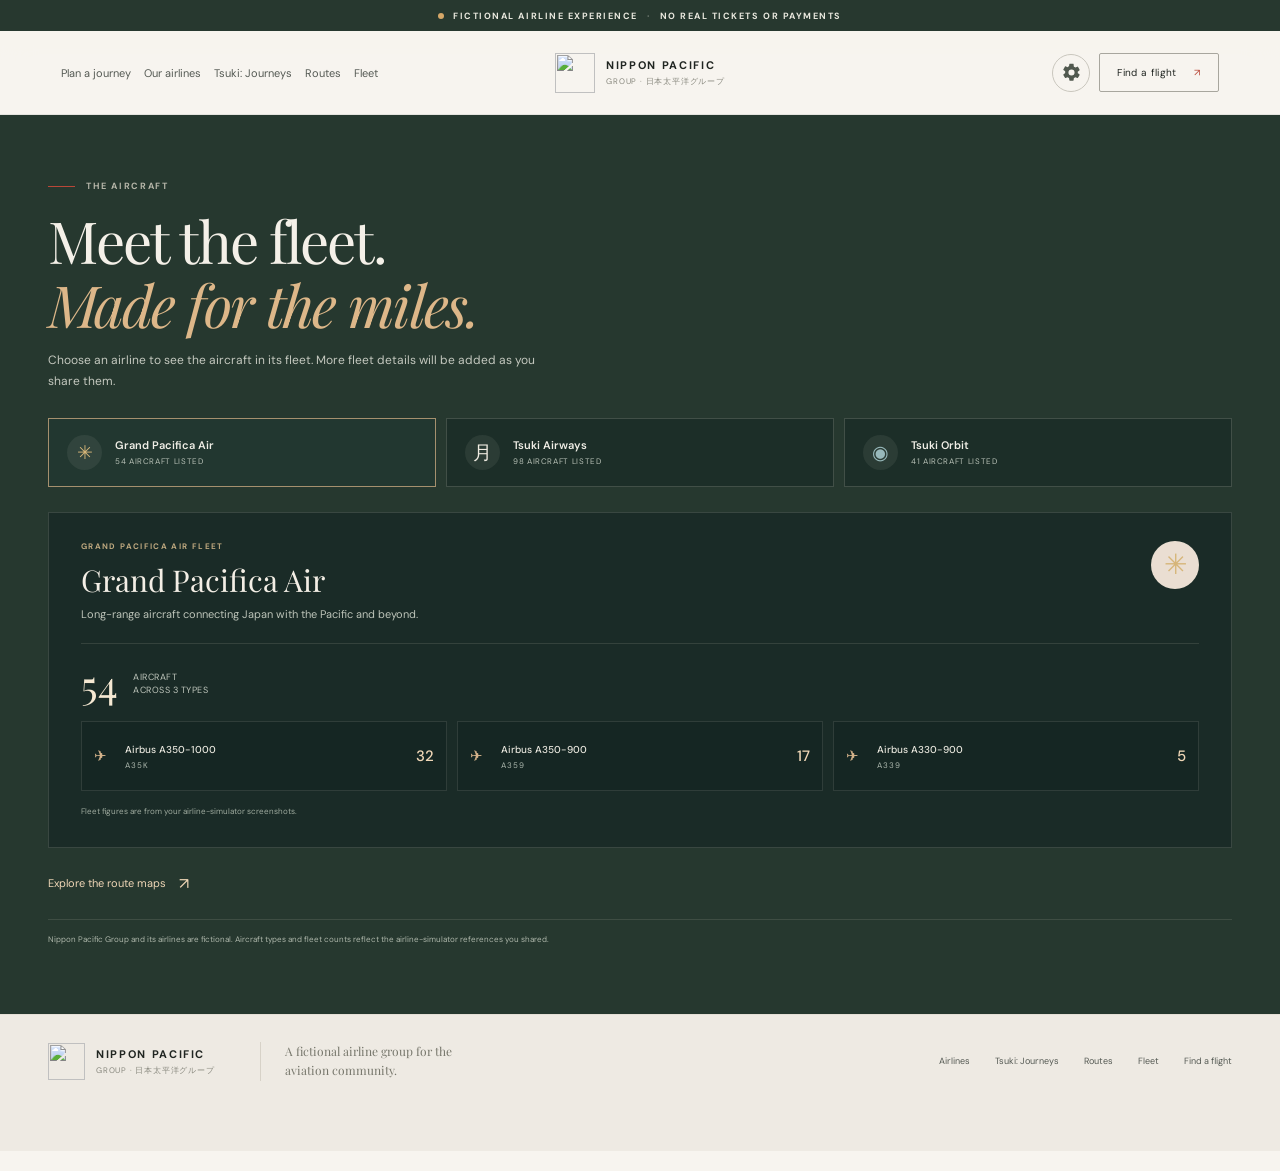
==== fleet.html @ f6e8b88f "Add files via upload" ====
<!doctype html>
<html lang="en">
  <head>
    <meta charset="utf-8" />
    <meta name="viewport" content="width=device-width, initial-scale=1" />
    <meta name="theme-color" content="#f7f4ef" />
    <meta name="description" content="Explore the fictional Nippon Pacific Group airline fleets." />
    <title>Airline Fleets — Nippon Pacific Group</title>
    <link rel="icon" type="image/svg+xml" href="assets/npg-mark.svg" />
    <link rel="preconnect" href="https://fonts.googleapis.com" />
    <link rel="preconnect" href="https://fonts.gstatic.com" crossorigin />
    <link href="https://fonts.googleapis.com/css2?family=DM+Sans:wght@400;500;600;700&family=Playfair+Display:wght@400;500;600&display=swap" rel="stylesheet" />
    <link rel="stylesheet" href="styles.css?v=20261016-admin1" />
    <script src="https://cdn.jsdelivr.net/npm/@supabase/supabase-js@2"></script>
    <script src="supabase-config.js?v=20261016-admin1"></script>
    <script src="settings.js?v=20261016-admin1" defer></script>
    <script src="app.js?v=20261016-original-marks" defer></script>
    <script src="site-pages.js?v=20261016-original-marks" defer></script>
  </head>
  <body>
    <div class="fictional-ribbon"><span class="ribbon-dot" aria-hidden="true"></span> FICTIONAL AIRLINE EXPERIENCE <span class="ribbon-divider">·</span> NO REAL TICKETS OR PAYMENTS</div>
    <header class="site-header">
      <a class="brand-lockup" href="index.html#top" aria-label="Nippon Pacific Group home">
        <img src="assets/npg-mark.svg" alt="" width="40" height="40" />
        <span class="brand-type"><strong>NIPPON PACIFIC</strong><small>GROUP · 日本太平洋グループ</small></span>
      </a>
      <button class="menu-toggle" type="button" aria-expanded="false" aria-controls="primary-nav" aria-label="Open navigation"><span></span><span></span></button>
      <nav id="primary-nav" class="primary-nav" aria-label="Primary navigation">
        <a href="index.html#journey">Plan a journey</a><a href="index.html#airlines">Our airlines</a><a href="journeys.html">Tsuki: Journeys</a><a href="routes.html">Routes</a><a href="fleet.html" aria-current="page">Fleet</a>
      </nav>
      <div class="header-actions"><button class="settings-trigger" id="settings-trigger" type="button" aria-label="Open settings" aria-haspopup="dialog" aria-controls="site-settings-dialog"><svg viewBox="0 0 24 24" aria-hidden="true"><path d="M19.14 12.94c.04-.31.06-.62.06-.94s-.02-.63-.07-.94l2.03-1.58a.5.5 0 0 0 .12-.64l-1.92-3.32a.5.5 0 0 0-.61-.22l-2.39.96a7.28 7.28 0 0 0-1.63-.94l-.36-2.54A.48.48 0 0 0 13.88 2h-3.84a.48.48 0 0 0-.49.42l-.36 2.54c-.59.23-1.13.55-1.63.94l-2.39-.96a.5.5 0 0 0-.61.22L2.64 8.48a.5.5 0 0 0 .12.64l2.03 1.58a7.5 7.5 0 0 0 0 1.88l-2.03 1.58a.5.5 0 0 0-.12.64l1.92 3.32a.5.5 0 0 0 .61.22l2.39-.96c.5.39 1.04.71 1.63.94l.36 2.54c.04.25.25.43.5.43h3.84c.25 0 .46-.18.5-.43l.36-2.54c.59-.23 1.13-.55 1.63-.94l2.39.96a.5.5 0 0 0 .61-.22l1.92-3.32a.5.5 0 0 0-.12-.64l-2.02-1.58ZM12 15.5a3.5 3.5 0 1 1 0-7 3.5 3.5 0 0 1 0 7Z" /></svg></button><a class="header-cta" href="index.html#journey">Find a flight <span aria-hidden="true">↗</span></a></div>
    </header>

    <main id="fleet-page" class="network-section fleet-page">
      <div class="fleet-page-shell section-shell">
        <div class="route-page-heading">
          <div class="eyebrow eyebrow-light"><span class="eyebrow-line"></span> THE AIRCRAFT</div>
          <h1>Meet the fleet.<br /><em>Made for the miles.</em></h1>
          <p>Choose an airline to see the aircraft in its fleet. More fleet details will be added as you share them.</p>
        </div>
        <div class="fleet-airline-choices" role="group" aria-label="Choose an airline fleet">
          <button class="route-airline-choice is-active" type="button" data-fleet-airline="pacifica" aria-pressed="true"><span class="choice-mark pacifica-mark" aria-hidden="true">✳</span><span><strong>Grand Pacifica Air</strong><small>54 aircraft listed</small></span></button>
          <button class="route-airline-choice" type="button" data-fleet-airline="tsuki" aria-pressed="false"><span class="choice-mark tsuki-mark" aria-hidden="true">月</span><span><strong>Tsuki Airways</strong><small>98 aircraft listed</small></span></button>
          <button class="route-airline-choice" type="button" data-fleet-airline="orbit" aria-pressed="false"><span class="choice-mark orbit-mark" aria-hidden="true">◉</span><span><strong>Tsuki Orbit</strong><small>41 aircraft listed</small></span></button>
        </div>
        <section id="fleet-showcase" class="fleet-showcase" aria-live="polite"></section>
        <a class="fleet-routes-link" href="routes.html">Explore the route maps <span aria-hidden="true">↗</span></a>
        <p class="network-disclaimer">Nippon Pacific Group and its airlines are fictional. Aircraft types and fleet counts reflect the airline-simulator references you shared.</p>
      </div>
    </main>

    <footer class="site-footer"><div class="footer-main section-shell"><a class="brand-lockup footer-brand" href="index.html#top"><img src="assets/npg-mark.svg" alt="" width="38" height="38" /><span class="brand-type"><strong>NIPPON PACIFIC</strong><small>GROUP · 日本太平洋グループ</small></span></a><p>A fictional airline group for the<br />aviation community.</p><div class="footer-links"><a href="index.html#airlines">Airlines</a><a href="journeys.html">Tsuki: Journeys</a><a href="routes.html">Routes</a><a href="fleet.html">Fleet</a><a href="index.html#journey">Find a flight</a></div></div><div class="footer-bottom section-shell"><span>© 2026 Nippon Pacific Group · A fictional brand concept</span><span class="fictional-note">FICTIONAL SERVICE · NO REAL TICKETS OR PAYMENTS</span><a href="index.html#top">Back to top ↑</a></div></footer>
    <dialog class="site-settings-dialog" id="site-settings-dialog" aria-labelledby="site-settings-title">
      <button class="settings-close" type="button" aria-label="Close settings">×</button>
      <div class="settings-heading"><span class="settings-kicker">A LITTLE PERSONAL COMFORT</span><h2 id="site-settings-title">Make yourself at home.</h2><p>Your preferences stay in this browser.</p></div>
      <div class="settings-options"><label class="settings-option" for="setting-dark-mode"><span><strong>Dark mode</strong><small>A softer, darker palette for every page.</small></span><input id="setting-dark-mode" type="checkbox" role="switch" /></label><label class="settings-option" for="setting-animations"><span><strong>Animations</strong><small>Turn movement and transitions on or off.</small></span><input id="setting-animations" type="checkbox" role="switch" /></label></div>
      <section class="stress-relief" aria-labelledby="stress-relief-title"><span class="settings-kicker" id="stress-relief-title">EXTREMELY IMPORTANT SETTING</span><button id="stress-relief-button" class="stress-relief-button" type="button">Press for stress relief ✦</button><p id="stress-relief-message" aria-live="polite">No practical effect. Vibes may improve.</p></section>
    </dialog>
  </body>
</html>
---- styles.css ----
:root {
  --ink:#202521;
  --muted:#747a73;
  --paper:#f7f4ef;
  --white:#fffefa;
  --line:#dfdcd5;
  --red:#b94738;
  --red-dark:#9c392d;
  --gold:#c0a16a;
  --green:#334d42;
  --serif:"Playfair Display",Georgia,serif;
  --sans:"DM Sans",Arial,sans-serif;
  --max:1240px
}
* {
  box-sizing:border-box
}
html {
  scroll-behavior:smooth;
  scroll-padding-top:92px
}
body {
  margin:0;
  background:var(--paper);
  color:var(--ink);
  font-family:var(--sans);
  font-size:14px;
  -webkit-font-smoothing:antialiased
}
a {
  color:inherit;
  text-decoration:none
}
button,input,select {
  font:inherit
}
button {
  color:inherit
}
.fictional-ribbon {
  height:31px;
  display:flex;
  align-items:center;
  justify-content:center;
  gap:9px;
  background:#27382f;
  color:#e9e8de;
  font-size:9px;
  font-weight:700;
  letter-spacing:.17em
}
.ribbon-dot {
  width:6px;
  height:6px;
  border-radius:50%;
  background:#d5a768
}
.ribbon-divider {
  opacity:.48
}
.site-header {
  height:84px;
  padding:0 max(4.8vw,28px);
  display:grid;
  grid-template-columns:1fr 1fr 1fr;
  align-items:center;
  border-bottom:1px solid rgba(39,56,47,.09);
  background:rgba(247,244,239,.95);
  position:sticky;
  top:0;
  z-index:10;
  backdrop-filter:blur(16px)
}
.brand-lockup {
  display:flex;
  gap:11px;
  align-items:center;
  width:max-content
}
.brand-lockup img {
  width:40px;
  height:40px
}
.brand-type {
  display:grid;
  gap:4px
}
.brand-type strong {
  font-size:11px;
  letter-spacing:.15em;
  font-weight:700
}
.brand-type small {
  font-size:8px;
  letter-spacing:.1em;
  color:#88887e
}
.primary-nav {
  display:flex;
  justify-content:center;
  gap:33px
}
.primary-nav a,.footer-links a {
  font-size:11px;
  color:#555a54;
  transition:color .2s
}
.primary-nav a:hover,.footer-links a:hover {
  color:var(--red)
}
.header-cta {
  justify-self:end;
  border:1px solid #a8a69e;
  border-radius:2px;
  padding:12px 17px;
  font-size:10px;
  letter-spacing:.035em;
  transition:background .2s,color .2s,border .2s
}
.header-cta span {
  margin-left:14px;
  color:var(--red)
}
.header-cta:hover {
  background:var(--green);
  color:var(--white);
  border-color:var(--green)
}
.menu-toggle {
  display:none
}
.section-shell {
  width:min(var(--max),calc(100% - 96px));
  margin:0 auto
}
.hero {
  min-height:520px;
  padding-top:67px;
  padding-bottom:65px;
  display:grid;
  grid-template-columns:.87fr 1.13fr;
  gap:5.5%;
  align-items:center;
  position:relative
}
.hero-copy {
  padding:8px 0 0 2.6%
}
.eyebrow {
  display:flex;
  align-items:center;
  gap:11px;
  color:#858276;
  font-size:9px;
  font-weight:700;
  letter-spacing:.18em
}
.eyebrow-line {
  height:1px;
  width:27px;
  background:var(--red)
}
h1,h2,p {
  margin-top:0
}
.hero h1 {
  font-family:var(--serif);
  font-size:clamp(48px,5.45vw,76px);
  line-height:1.035;
  letter-spacing:-.045em;
  font-weight:400;
  margin:27px 0 22px
}
.hero h1 em,.section-title-row h2 em,.destination-copy h2 em,.closing-note em {
  color:var(--red);
  font-weight:400
}
.hero-intro {
  max-width:395px;
  color:#686c65;
  font-size:13px;
  line-height:1.9;
  margin-bottom:28px
}
.hero-actions {
  display:flex;
  align-items:center;
  gap:24px
}
.button {
  min-height:46px;
  display:inline-flex;
  align-items:center;
  justify-content:center;
  gap:27px;
  padding:0 20px;
  border:0;
  border-radius:2px;
  font-size:10px;
  font-weight:600;
  letter-spacing:.04em;
  transition:background .2s,transform .2s;
  cursor:pointer
}
.button:hover {
  transform:translateY(-1px)
}
.button-dark {
  color:#fff;
  background:var(--green)
}
.button-dark:hover {
  background:#243a30
}
.button-red {
  background:var(--red);
  color:#fff
}
.button-red:hover {
  background:var(--red-dark)
}
.button-light {
  background:#f7f1e9;
  color:#26372f
}
.button-light:hover {
  background:#fff
}
.button span {
  font-size:14px
}
.text-link {
  font-size:10px;
  font-weight:600;
  color:#4c534b;
  padding-bottom:5px;
  border-bottom:1px solid #c8c4b9
}
.text-link span {
  margin-left:8px;
  color:var(--red)
}
.hero-footnote {
  margin-top:42px;
  display:flex;
  align-items:center;
  gap:9px;
  color:#818278;
  font-size:10px;
  letter-spacing:.025em
}
.mini-sun {
  font-size:17px;
  color:#bd9770
}
.hero-art-wrap {
  height:376px;
  position:relative;
  padding:13px 12px 28px;
  background:#efe7db;
  border-radius:2px;
  box-shadow:14px 16px 0 rgba(76,66,51,.055)
}
.hero-art {
  width:100%;
  height:100%;
  object-fit:cover;
  display:block
}
.art-caption {
  display:flex;
  justify-content:space-between;
  position:absolute;
  left:13px;
  right:13px;
  bottom:0;
  height:28px;
  align-items:center;
  color:#77756c;
  font-size:7px;
  letter-spacing:.14em
}
.art-stamp {
  width:70px;
  height:70px;
  background:var(--red);
  color:#fff;
  position:absolute;
  right:-22px;
  top:-22px;
  border:5px solid var(--paper);
  border-radius:50%;
  display:grid;
  place-content:center;
  text-align:center;
  transform:rotate(9deg)
}
.art-stamp span {
  font-family:var(--serif);
  font-size:24px;
  line-height:1.1
}
.art-stamp small {
  font-size:6px;
  letter-spacing:.2em
}
.hero-side-note {
  position:absolute;
  right:-42px;
  top:50%;
  writing-mode:vertical-rl;
  letter-spacing:.12em;
  color:#88857a;
  font-family:var(--serif);
  font-size:12px;
  transform:translateY(-50%)
}
.booking-section {
  padding:46px 0 75px;
  border-top:1px solid #e5e1d9
}
.booking-heading {
  display:flex;
  align-items:end;
  justify-content:space-between;
  margin-bottom:22px
}
.booking-heading h2 {
  font-family:var(--serif);
  font-size:34px;
  font-weight:400;
  letter-spacing:-.03em;
  margin:11px 0 0
}
.booking-switch {
  padding:4px;
  background:#eeebe5;
  display:flex;
  gap:3px;
  border-radius:3px
}
.trip-tab {
  border:0;
  background:transparent;
  padding:9px 15px;
  color:#72766e;
  font-size:10px;
  border-radius:2px;
  cursor:pointer
}
.trip-tab.is-active {
  background:var(--white);
  color:var(--ink);
  box-shadow:0 1px 4px #2221
}
.search-card {
  background:var(--white);
  border:1px solid #e9e6df;
  box-shadow:0 11px 35px rgba(35,43,36,.055);
  padding:24px 25px 17px;
  position:relative
}
.form-grid {
  display:grid;
  grid-template-columns:1.23fr 28px 1.23fr 1fr 1fr .88fr;
  gap:13px;
  align-items:start
}
.field {
  display:flex;
  flex-direction:column;
  min-width:0;
  position:relative
}
.field-label,.carrier-choice legend {
  font-size:8px;
  letter-spacing:.15em;
  font-weight:700;
  color:#8a897f;
  margin-bottom:11px
}
.input-with-icon {
  height:43px;
  display:flex;
  align-items:center;
  gap:10px;
  border-bottom:1px solid #d9d7d0
}
.field-icon {
  font-size:17px;
  color:#a28c6a;
  line-height:1
}
.input-with-icon select,.input-with-icon input {
  min-width:0;
  width:100%;
  border:0;
  outline:0;
  background:transparent;
  color:#313630;
  font-size:11px;
  padding:0 0 0 2px
}
.input-with-icon select {
  appearance:none;
  background-image:linear-gradient(45deg,transparent 50%,#96948a 50%),linear-gradient(135deg,#96948a 50%,transparent 50%);
  background-position:calc(100% - 6px) 50%,calc(100% - 2px) 50%;
  background-size:4px 4px,4px 4px;
  background-repeat:no-repeat;
  padding-right:14px
}
.input-with-icon input {
  font-size:10px;
  color:#565a53
}
.field-sub {
  font-size:8px;
  color:#99988f;
  margin-top:8px;
  white-space:nowrap;
  overflow:hidden;
  text-overflow:ellipsis
}
.swap-button {
  border:1px solid #e3e0d8;
  background:var(--paper);
  width:27px;
  height:27px;
  border-radius:50%;
  align-self:center;
  margin-top:17px;
  color:#77776c;
  cursor:pointer
}
.swap-button:hover {
  color:var(--red);
  border-color:#c9a69d
}
.passenger-trigger {
  height:43px;
  width:100%;
  display:flex;
  align-items:center;
  gap:9px;
  background:none;
  border:0;
  border-bottom:1px solid #d9d7d0;
  text-align:left;
  padding:0 1px;
  cursor:pointer;
  font-size:11px
}
.passenger-trigger .field-icon {
  font-size:15px
}
.passenger-trigger .chevron {
  margin-left:auto;
  color:#96948a
}
.passenger-popover {
  position:absolute;
  z-index:5;
  top:76px;
  right:0;
  width:270px;
  padding:15px;
  background:#fffefa;
  border:1px solid var(--line);
  box-shadow:0 10px 28px #25251c1c;
  display:grid;
  gap:13px
}
.passenger-popover[hidden] {
  display:none
}
.passenger-option {
  display:grid;
  grid-template-columns:minmax(0,1fr) auto;
  align-items:center;
  gap:10px
}
.passenger-popover strong,.passenger-popover small {
  display:block
}
.passenger-popover strong {
  font-size:11px
}
.passenger-popover small {
  font-size:9px;
  color:var(--muted);
  margin-top:4px
}
.passenger-popover .passenger-limit {
  padding-top:9px;
  border-top:1px solid var(--line);
  margin-top:0
}
.stepper {
  display:flex;
  align-items:center;
  gap:11px
}
.stepper button {
  width:26px;
  height:26px;
  border:1px solid var(--line);
  background:var(--paper);
  cursor:pointer
}
.stepper button:disabled {
  opacity:.4;
  cursor:not-allowed
}
.stepper output {
  font-size:11px
}
.search-bottom {
  display:flex;
  align-items:end;
  justify-content:space-between;
  gap:20px;
  margin-top:27px;
  padding-top:16px;
  border-top:1px solid #eeece6
}
.carrier-choice {
  border:0;
  margin:0;
  padding:0;
  display:flex;
  align-items:center;
  gap:8px;
  flex-wrap:wrap
}
.carrier-choice legend {
  float:left;
  margin:0 11px 0 0;
  align-self:center
}
.carrier-pill {
  cursor:pointer
}
.carrier-pill input {
  position:absolute;
  opacity:0;
  pointer-events:none
}
.carrier-pill span {
  display:block;
  padding:8px 11px;
  border:1px solid #e5e2db;
  border-radius:2px;
  color:#77786f;
  font-size:9px;
  transition:all .15s
}
.carrier-pill input:checked+span {
  background:#f3eee6;
  border-color:#ad9a7b;
  color:#39463c
}
.carrier-pill:focus-within span {
  outline:2px solid #c1a46e;
  outline-offset:2px
}
.search-button {
  min-width:160px;
  min-height:43px
}
.form-disclaimer {
  display:flex;
  align-items:center;
  gap:7px;
  margin-top:14px;
  color:#88877f;
  font-size:9px
}
.form-disclaimer span {
  font-size:12px;
  color:#a39276
}
.search-message {
  font-size:11px;
  color:var(--red);
  padding:0 4px
}
.results {
  scroll-margin-top:105px
}
.results:not(:empty) {
  padding:22px 0 5px
}
.results-head {
  display:flex;
  justify-content:space-between;
  align-items:end;
  margin-bottom:14px
}
.results-kicker {
  font-size:8px;
  letter-spacing:.15em;
  color:#89877d;
  font-weight:700
}
.results-head h3 {
  font-family:var(--serif);
  font-weight:400;
  font-size:27px;
  margin:6px 0 0
}
.results-summary {
  font-size:10px;
  color:#74786f
}
.flight-list {
  display:grid;
  gap:9px
}
.flight-card {
  display:grid;
  grid-template-columns:1.2fr 1.6fr 1.25fr .8fr auto;
  align-items:center;
  gap:20px;
  padding:17px 20px;
  background:var(--white);
  border:1px solid #e7e4dd
}
.flight-airline {
  display:flex;
  align-items:center;
  gap:10px
}
.flight-brand-icon {
  width:34px;
  height:34px;
  display:grid;
  place-items:center;
  border-radius:50%;
  font-size:17px;
  line-height:1;
  background:#e9ece4;
  color:#435749
}
.flight-brand-icon.orbit {
  background:#e7edf0;
  color:#567586
}
.flight-brand-icon.tsuki,
.flight-brand-icon.orbit {
  background:#e9ece4;
  color:#435749
}
.flight-brand-icon.pacifica {
  background:#f1e8de;
  color:#a77a35
}
.flight-brand-icon img {
  display:block;
  width:27px;
  height:27px;
  object-fit:contain
}
.flight-brand-name {
  font-size:10px;
  font-weight:700
}
.flight-number {
  font-size:8px;
  color:#929187;
  margin-top:4px
}
.flight-times {
  display:flex;
  align-items:center;
  gap:12px
}
.flight-times strong {
  font-family:var(--serif);
  font-weight:400;
  font-size:20px
}
.flight-times small,.flight-duration small {
  display:block;
  font-family:var(--sans);
  font-size:8px;
  color:#88887f;
  margin-top:3px
}
.flight-line {
  width:55px;
  border-top:1px solid #d6cfc1;
  position:relative
}
.flight-line:after {
  content:"✈";
  position:absolute;
  right:18px;
  top:-8px;
  font-size:11px;
  color:#aa9876
}
.flight-duration {
  font-size:9px;
  color:#4b514a
}
.flight-price {
  text-align:right
}
.flight-price strong {
  display:block;
  font-family:var(--serif);
  font-size:20px;
  font-weight:400
}
.flight-price small {
  font-size:8px;
  color:#8c8b82
}
.select-flight {
  min-width:95px;
  padding:10px 12px;
  background:transparent;
  border:1px solid #c9c5ba;
  color:#454a42;
  font-size:9px;
  cursor:pointer
}
.select-flight:hover {
  background:var(--green);
  border-color:var(--green);
  color:white
}
.no-flights {
  padding:24px;
  background:#f0ede6;
  color:#5b6259;
  font-size:12px;
  line-height:1.7
}
.airlines-section {
  padding:35px 0 91px;
  border-top:1px solid #e5e1d9
}
.section-topline {
  display:flex;
  justify-content:space-between;
  align-items:center
}
.section-title-row {
  display:flex;
  justify-content:space-between;
  align-items:end;
  margin:28px 0 33px
}
.section-title-row h2,.destination-copy h2 {
  font-family:var(--serif);
  font-size:clamp(38px,4.2vw,54px);
  line-height:1.12;
  letter-spacing:-.04em;
  font-weight:400;
  margin:0
}
.section-title-row p {
  max-width:335px;
  color:#74776e;
  font-size:11px;
  line-height:1.9;
  margin:0 4% 5px 0
}
.airline-cards {
  display:grid;
  grid-template-columns:repeat(3,1fr);
  gap:14px
}
.airline-card {
  min-height:244px;
  padding:20px 21px 0;
  border:1px solid #e6e2da;
  background:#f2eee7;
  position:relative;
  overflow:hidden
}
.airline-card:after {
  content:"";
  position:absolute;
  width:190px;
  height:190px;
  border:1px solid rgba(96,107,93,.12);
  border-radius:50%;
  right:-82px;
  top:63px;
  box-shadow:0 0 0 17px rgba(96,107,93,.04),0 0 0 35px rgba(96,107,93,.035)
}
.card-orbit {
  background:#edf0ef
}
.card-pacifica {
  background:#f1ece6
}
.card-top {
  display:flex;
  justify-content:space-between;
  align-items:flex-start
}
.airline-lockup {
  display:grid;
  flex:none;
  min-width:120px;
  justify-items:center;
  align-content:start;
  gap:5px
}
.brand-mark {
  width:34px;
  height:34px;
  border-radius:50%;
  display:grid;
  place-items:center;
  font-family:var(--serif);
  font-size:18px;
  background:#dfe5dc;
  color:#45584a
}
.orbit-mark {
  font-size:15px;
  background:#dde7e7;
  color:#426365
}
.brand-mark.tsuki-mark,
.brand-mark.orbit-mark {
  background:transparent;
  color:inherit
}
.airline-lockup .brand-mark {
  width:64px;
  height:64px;
  border-radius:0;
  background:transparent;
  font-size:44px;
  line-height:1
}
.pacifica-mark {
  background:#eaded2;
  color:#a77a35
}
.brand-mark img {
  display:block;
  width:100%;
  height:100%;
  padding:4px;
  object-fit:contain
}
.airline-lockup .brand-mark img {
  padding:0
}
.brand-role {
  font-size:7px;
  letter-spacing:.12em;
  color:#8c8a80;
  align-self:center;
  max-width:52%;
  text-align:right
}
.airline-wordmark {
  display:flex;
  align-items:baseline;
  justify-content:center;
  gap:5px;
  margin:0;
  font-family:var(--serif);
  font-size:16px;
  color:#454c44
}
.airline-lockup .airline-wordmark {
  margin:0
}
.airline-wordmark strong {
  font-weight:500
}
.card-orbit .airline-wordmark {
  color:#3d5d5e
}
.card-pacifica .airline-wordmark {
  display:flex;
  flex-direction:column;
  align-items:center;
  gap:2px;
  width:120px;
  font-family:var(--sans);
  font-size:10px;
  font-weight:700;
  line-height:1.15;
  letter-spacing:.09em;
  text-transform:uppercase;
  color:#172e47
}
.card-pacifica .airline-lockup .brand-mark {
  width:120px;
  height:58px;
  font-size:47px;
  color:#b18b45
}
.airline-card>p {
  max-width:280px;
  font-size:10px;
  line-height:1.7;
  color:#7e7f76;
  margin:8px 0 0
}
.card-route {
  position:absolute;
  bottom:0;
  left:0;
  right:0;
  padding:13px 20px;
  background:#fff9;
  border-top:1px solid #e6e2da;
  display:flex;
  align-items:center;
  gap:11px;
  z-index:1
}
.card-route>span {
  font-size:7px;
  letter-spacing:.12em;
  color:#99968b
}
.card-route strong {
  font-size:8px;
  font-weight:500;
  color:#5c6258
}
.card-arrow {
  margin-left:auto;
  width:25px;
  height:25px;
  border:1px solid #e1ddd4;
  border-radius:50%;
  display:grid;
  place-items:center;
  color:#796e5e;
  font-size:12px
}
.card-arrow:hover {
  background:var(--green);
  color:white
}
.destination-section {
  background:#26382f;
  color:#f4f0e8;
  overflow:hidden
}
.destination-inner {
  min-height:393px;
  display:grid;
  grid-template-columns:.9fr 1.1fr;
  align-items:center;
  gap:20px;
  padding-top:45px;
  padding-bottom:45px
}
.eyebrow-light {
  color:#b6b6a9
}
.destination-copy {
  padding-left:2.6%;
  z-index:1
}
.destination-copy h2 {
  margin:21px 0 17px
}
.destination-copy h2 em {
  color:#ddb789
}
.destination-copy p {
  max-width:330px;
  color:#bcbfb5;
  font-size:11px;
  line-height:1.85;
  margin-bottom:21px
}
.destination-copy .button {
  min-height:41px
}
.route-visual {
  height:312px;
  position:relative;
  overflow:hidden;
  background-image:radial-gradient(ellipse at 59% 50%,rgba(216,204,170,.11),transparent 62%),linear-gradient(165deg,transparent 48%,rgba(255,255,255,.035) 48.2%,transparent 48.5%);
}
.route-visual:before {
  content:"";
  position:absolute;
  inset:0;
  background:repeating-linear-gradient(168deg,transparent 0px,transparent 34px,rgba(232,230,214,.055) 35px,transparent 36px)
}
.map-orbit {
  position:absolute;
  border:1px solid rgba(224,207,174,.17);
  border-radius:50%;
  transform:rotate(-18deg)
}
.orbit-one {
  width:610px;
  height:225px;
  left:-6px;
  top:54px
}
.orbit-two {
  width:450px;
  height:310px;
  left:41px;
  top:9px;
  transform:rotate(21deg)
}
.map-dot {
  position:absolute;
  z-index:2;
  display:flex;
  align-items:center;
  gap:6px;
  font-size:8px;
  letter-spacing:.12em;
  color:#e3d8c5
}
.map-dot i {
  order:-1;
  width:6px;
  height:6px;
  border-radius:50%;
  background:#d8af79;
  box-shadow:0 0 0 4px rgba(216,175,121,.14)
}
.map-kix {
  left:46%;
  top:50%;
  font-weight:700
}
.map-sfo {
  left:9%;
  top:32%
}
.map-sea {
  left:15%;
  top:19%
}
.map-jfk {
  left:29%;
  top:59%
}
.map-icn {
  left:67%;
  top:40%
}
.map-tpe {
  left:71%;
  top:60%
}
.map-sin {
  left:75%;
  top:79%
}
.map-label {
  position:absolute;
  font-family:var(--serif);
  font-style:italic;
  font-size:10px;
  color:rgba(228,222,207,.43);
  letter-spacing:.12em
}
.label-pacific {
  left:18%;
  top:72%;
  transform:rotate(-12deg)
}
.label-japan {
  left:58%;
  top:18%
}
.map-arc {
  position:absolute;
  height:70px;
  border-top:1px dashed rgba(217,178,126,.47);
  border-radius:50%;
  z-index:1
}
.arc-sfo {
  width:240px;
  left:14%;
  top:33%;
  transform:rotate(8deg)
}
.arc-sea {
  width:207px;
  left:16%;
  top:23%;
  transform:rotate(-4deg)
}
.arc-jfk {
  width:183px;
  left:29%;
  top:42%;
  transform:rotate(2deg)
}
.arc-icn {
  width:95px;
  left:48%;
  top:40%;
  transform:rotate(-7deg)
}
.arc-tpe {
  width:115px;
  left:48%;
  top:57%;
  transform:rotate(12deg)
}
.closing-note {
  display:flex;
  justify-content:center;
  align-items:center;
  gap:22px;
  padding-top:38px;
  padding-bottom:38px;
  position:relative
}
.closing-symbol {
  font-size:25px;
  color:#c09c6d
}
.closing-note p {
  font-family:var(--serif);
  font-size:19px;
  line-height:1.5;
  color:#464e45;
  margin:0
}
.closing-note em {
  color:var(--red)
}
.closing-note>a {
  position:absolute;
  right:0;
  width:33px;
  height:33px;
  border:1px solid #ded9d0;
  border-radius:50%;
  display:grid;
  place-items:center;
  color:#77786e
}
.site-footer {
  background:#eeeae3;
  border-top:1px solid #e4dfd6
}
.footer-main {
  display:flex;
  align-items:center;
  gap:25px;
  padding-top:27px;
  padding-bottom:25px
}
.footer-brand img {
  width:37px;
  height:37px
}
.footer-main>p {
  font-family:var(--serif);
  font-size:12px;
  line-height:1.6;
  color:#77776c;
  margin:0 0 0 20px;
  padding-left:24px;
  border-left:1px solid #d7d2c8
}
.footer-links {
  margin-left:auto;
  display:flex;
  gap:25px
}
.footer-links a {
  font-size:9px
}
.footer-bottom {
  height:45px;
  border-top:1px solid #dcd7cf;
  display:flex;
  justify-content:space-between;
  align-items:center;
  color:#88877e;
  font-size:8px;
  letter-spacing:.025em
}
.fictional-note {
  letter-spacing:.1em;
  font-weight:700;
  color:#9a6558
}
.booking-dialog {
  width:min(510px,calc(100% - 30px));
  max-height:min(90vh,770px);
  overflow-y:auto;
  border:0;
  border-radius:3px;
  padding:34px;
  background:var(--white);
  color:var(--ink);
  box-shadow:0 22px 90px #1d231f50
}
.booking-dialog::backdrop {
  background:rgba(26,36,30,.58);
  backdrop-filter:blur(3px)
}
.dialog-close {
  position:absolute;
  right:14px;
  top:12px;
  width:32px;
  height:32px;
  border:0;
  background:transparent;
  color:#7b7b71;
  font-size:23px;
  cursor:pointer
}
.dialog-kicker {
  font-size:8px;
  color:#8f8b80;
  font-weight:700;
  letter-spacing:.17em
}
.booking-dialog h2 {
  font-family:var(--serif);
  font-size:31px;
  font-weight:400;
  margin:12px 0 8px
}
.dialog-intro {
  color:#74766f;
  font-size:11px;
  line-height:1.8;
  margin:0 0 20px
}
.fictional-alert {
  padding:12px 13px;
  background:#f3eee6;
  border-left:2px solid var(--gold);
  color:#6a685f;
  font-size:10px;
  line-height:1.65;
  margin-bottom:18px
}
.dialog-route {
  display:flex;
  justify-content:space-between;
  align-items:center;
  padding:15px 0;
  border-top:1px solid #e9e6df;
  border-bottom:1px solid #e9e6df;
  margin-bottom:18px
}
.dialog-route strong {
  display:block;
  font-family:var(--serif);
  font-size:19px;
  font-weight:400
}
.dialog-route small {
  display:block;
  margin-top:4px;
  color:#85847b;
  font-size:9px
}
.dialog-price {
  text-align:right;
  font-family:var(--serif);
  font-size:22px
}
.dialog-price small {
  display:block;
  font-family:var(--sans);
  font-size:8px;
  color:#8a897f
}
.summary-form {
  display:grid;
  gap:13px
}
.summary-form label {
  font-size:9px;
  color:#62675f
}
.summary-form input[type=text] {
  display:block;
  width:100%;
  margin-top:7px;
  height:40px;
  border:1px solid #dcd8d0;
  background:#fff;
  padding:0 11px;
  outline:0
}
.summary-form input:focus {
  border-color:#9e987f;
  box-shadow:0 0 0 2px #c9b48b33
}
.consent-row {
  display:flex;
  gap:9px;
  align-items:flex-start!important;
  line-height:1.6;
  color:#77776f!important
}
.consent-row input {
  margin:2px 0 0;
  accent-color:var(--green)
}
.privacy-note {
  font-size:8px;
  color:#8d8b82;
  line-height:1.65;
  margin:-3px 0 0
}
.summary-form .button {
  width:100%;
  margin-top:2px
}
.confirmation-mark {
  width:50px;
  height:50px;
  border-radius:50%;
  background:#e4ebe3;
  color:#456148;
  display:grid;
  place-items:center;
  font-size:23px;
  margin:17px 0
}
.confirmation-ref {
  padding:13px;
  background:#f2efe9;
  font-size:10px;
  color:#696d64;
  letter-spacing:.04em
}
.confirmation-ref strong {
  display:block;
  margin-top:6px;
  font-size:14px;
  letter-spacing:.15em;
  color:#343b34
}
.confirmation-note {
  padding-top:12px;
  font-size:9px;
  line-height:1.7;
  color:#87867d
}
.boarding-reveal {
  height:188px;
  position:relative;
  overflow:hidden;
  margin:0 0 16px;
  border:1px solid #e5e1d7;
  background:linear-gradient(180deg,#f4f1e9 0%,#e9e7df 100%);
  perspective:700px
}
.boarding-pass {
  --pass-accent:#456148;
  position:absolute;
  z-index:1;
  left:8%;
  bottom:34px;
  width:84%;
  min-height:114px;
  padding:11px 13px 10px;
  background:#fffefa;
  border:1px solid #d9d5ca;
  border-left:3px solid var(--pass-accent);
  box-shadow:0 6px 15px #26382f22;
  transform:translateY(116%);
  opacity:.65;
  animation:boarding-pass-emerge 1.25s cubic-bezier(.2,.78,.24,1) .2s both
}
.boarding-pass-tsuki { --pass-accent:#8966a5 }
.boarding-pass-orbit { --pass-accent:#568798 }
.boarding-pass-pacifica { --pass-accent:#b38f59 }
.boarding-pass-head {
  display:flex;
  justify-content:space-between;
  align-items:center;
  gap:8px;
  padding-bottom:7px;
  border-bottom:1px solid #e9e6df;
  color:var(--pass-accent)
}
.boarding-pass-head strong {
  font-family:var(--serif);
  font-size:12px;
  font-weight:500
}
.boarding-pass-head span,.boarding-pass-route small,.boarding-pass-details small {
  font-size:6px;
  letter-spacing:.12em;
  color:#88877f
}
.boarding-pass-route {
  display:grid;
  grid-template-columns:1fr auto 1fr;
  align-items:center;
  gap:9px;
  padding:7px 0 6px
}
.boarding-pass-route>div:last-child { text-align:right }
.boarding-pass-route small,.boarding-pass-route strong,.boarding-pass-route em {
  display:block
}
.boarding-pass-route strong {
  margin-top:1px;
  color:#29362f;
  font-family:var(--serif);
  font-size:20px;
  font-weight:500;
  line-height:1
}
.boarding-pass-route em {
  overflow:hidden;
  color:#77776e;
  font-size:7px;
  font-style:normal;
  text-overflow:ellipsis;
  white-space:nowrap
}
.boarding-pass-arrow {
  color:var(--pass-accent);
  font-size:15px
}
.boarding-pass-details {
  display:grid;
  grid-template-columns:1fr 1.2fr .8fr;
  gap:8px;
  padding-top:6px;
  border-top:1px dashed #d9d5ca
}
.boarding-pass-details span,.boarding-pass-details small,.boarding-pass-details strong {
  display:block
}
.boarding-pass-details strong {
  margin-top:2px;
  color:#384139;
  font-size:8px;
  font-weight:600
}
.boarding-pass-barcode {
  position:absolute;
  right:13px;
  bottom:10px;
  width:47px;
  height:12px;
  background:repeating-linear-gradient(90deg,#313c35 0 1px,transparent 1px 3px,#313c35 3px 5px,transparent 5px 7px)
}
.boarding-scanner {
  position:absolute;
  z-index:2;
  right:4%;
  bottom:0;
  left:4%;
  height:50px;
  padding:0 17px 11px;
  border:1px solid #35483d;
  border-bottom:0;
  border-radius:9px 9px 0 0;
  background:linear-gradient(180deg,#33473c,#24352d);
  box-shadow:0 -4px 12px #1b2b2330
}
.scanner-slot {
  position:absolute;
  top:-1px;
  left:50%;
  width:56%;
  height:7px;
  overflow:hidden;
  border-radius:0 0 5px 5px;
  background:#17231d;
  transform:translateX(-50%)
}
.scanner-slot i {
  display:block;
  width:48%;
  height:1px;
  margin:3px auto 0;
  background:#c5a66d;
  box-shadow:0 0 7px 2px #d8ba7c88;
  animation:scanner-glow 1.4s ease-in-out .5s infinite alternate
}
.scanner-front {
  display:flex;
  align-items:center;
  justify-content:center;
  gap:7px;
  height:100%;
  color:#d8d3c4;
  font-size:6px;
  letter-spacing:.15em
}
.scanner-front b {
  display:grid;
  place-items:center;
  width:14px;
  height:14px;
  margin-left:3px;
  border:1px solid #8d9d7f;
  border-radius:50%;
  color:#c5d0b4;
  font-size:9px
}
.scanner-light {
  width:5px;
  height:5px;
  border-radius:50%;
  background:#c8aa70;
  box-shadow:0 0 8px #d9bb7a;
  animation:scanner-glow 1.4s ease-in-out .5s infinite alternate
}
@keyframes boarding-pass-emerge {
  0% { transform:translateY(116%); opacity:.65 }
  72% { transform:translateY(-5px); opacity:1 }
  100% { transform:translateY(0); opacity:1 }
}
@keyframes scanner-glow {
  from { opacity:.45 }
  to { opacity:1 }
}
@media (prefers-reduced-motion:reduce) {
  .boarding-pass,.scanner-slot i,.scanner-light {
    animation:none
  }
  .boarding-pass {
    transform:none;
    opacity:1
  }
}
.toast {
  position:fixed;
  bottom:20px;
  left:50%;
  transform:translate(-50%,20px);
  padding:11px 17px;
  background:#26382f;
  color:white;
  font-size:10px;
  opacity:0;
  pointer-events:none;
  transition:opacity .2s,transform .2s;
  z-index:20
}
.toast.is-visible {
  opacity:1;
  transform:translate(-50%,0)
}

/* Grand Pacifica network and fleet */
.network-section {
  background:#26382f;
  color:#f4f0e8;
  overflow:hidden
}
.network-shell {
  display:grid;
  grid-template-columns:minmax(0,1.2fr) minmax(330px,.8fr);
  column-gap:34px;
  row-gap:27px;
  padding-top:72px;
  padding-bottom:66px
}
.network-intro {
  align-self:center;
  padding-left:2.6%
}
.network-intro h2 {
  margin:20px 0 15px;
  font-family:var(--serif);
  font-size:clamp(32px,4vw,48px);
  line-height:1.12;
  font-weight:400;
  letter-spacing:-.035em
}
.network-intro h2 em {
  color:#ddb789;
  font-weight:400
}
.network-intro p {
  max-width:410px;
  margin:0 0 21px;
  color:#c4c8bf;
  font-size:12px;
  line-height:1.8
}
.network-intro .button {
  min-height:41px
}
.network-summary {
  align-self:center;
  display:grid;
  grid-template-columns:repeat(3,minmax(0,1fr));
  padding:20px 13px;
  border:1px solid rgba(232,226,211,.15);
  background:rgba(12,28,28,.2)
}
.network-summary>div {
  display:grid;
  gap:5px;
  justify-items:center;
  text-align:center;
  padding:0 8px
}
.network-summary>div+div {
  border-left:1px solid rgba(232,226,211,.14)
}
.network-summary strong {
  color:#f5e8d2;
  font-family:var(--serif);
  font-size:28px;
  line-height:1;
  font-weight:500
}
.network-summary span {
  color:#bcc3b9;
  font-size:8px;
  letter-spacing:.08em;
  line-height:1.45;
  text-transform:uppercase
}
.network-layout {
  grid-column:1/-1;
  display:grid;
  grid-template-columns:minmax(0,1fr) 290px;
  gap:14px
}
.network-map-card,.fleet-panel {
  border:1px solid rgba(232,226,211,.13);
  background:rgba(13,29,30,.46)
}
.network-map-card {
  min-width:0;
  padding:20px 20px 15px
}
.network-card-heading,.fleet-heading,.route-list-heading {
  display:flex;
  align-items:center;
  justify-content:space-between;
  gap:16px
}
.network-kicker {
  display:block;
  color:#bea87f;
  font-size:8px;
  letter-spacing:.17em;
  font-weight:700
}
.network-card-heading h3,.fleet-heading h3,.route-list-heading h3 {
  margin:7px 0 0;
  color:#f5f0e7;
  font-family:var(--serif);
  font-size:20px;
  line-height:1.2;
  font-weight:400
}
.network-badge {
  display:flex;
  align-items:center;
  gap:7px;
  flex:none;
  border:1px solid rgba(221,183,137,.23);
  border-radius:99px;
  padding:7px 10px;
  color:#e4d7c2;
  font-size:8px;
  letter-spacing:.05em
}
.network-badge i {
  width:6px;
  height:6px;
  border-radius:50%;
  background:#d6a876;
  box-shadow:0 0 0 3px rgba(214,168,118,.13)
}
.network-badge-logo {
  display:grid;
  width:17px;
  height:17px;
  place-items:center;
  font-size:14px;
  line-height:1;
  color:#e4d2b1
}
.pacifica-map {
  position:relative;
  width:100%;
  aspect-ratio:2 / 1;
  margin-top:13px;
  overflow:hidden;
  border:1px solid rgba(216,228,222,.1);
  background:#102b35
}
.world-map-base {
  position:absolute;
  inset:0;
  display:block;
  width:100%;
  height:100%;
  object-fit:fill;
  pointer-events:none;
  user-select:none
}
.network-map-svg {
  position:absolute;
  inset:0;
  display:block;
  width:100%;
  height:100%;
  overflow:visible
}
.network-route-line {
  fill:none;
  stroke:#e1b6a0;
  stroke-width:1.35;
  stroke-dasharray:4 5;
  opacity:.62;
  vector-effect:non-scaling-stroke;
  transition:opacity .2s,stroke-width .2s,filter .2s
}
.network-route-line.is-inactive {
  stroke:#c6a9a0;
  stroke-dasharray:2 7;
  opacity:.38
}
.network-route-line.is-highlighted {
  stroke:#ffe0b8;
  stroke-width:2.4;
  stroke-dasharray:none;
  opacity:1;
  filter:drop-shadow(0 0 4px rgba(255,217,170,.55))
}
.network-pin {
  cursor:pointer;
  outline:none;
  font-family:var(--sans)
}
.pin-leader {
  fill:none;
  stroke:rgba(248,229,199,.66);
  stroke-width:.8;
  vector-effect:non-scaling-stroke
}
.pin-label-bg {
  fill:#173139;
  fill-opacity:.94;
  stroke:rgba(234,213,181,.64);
  stroke-width:.8;
  vector-effect:non-scaling-stroke
}
.pin-halo {
  fill:rgba(231,183,138,.17);
  stroke:rgba(245,214,175,.45);
  stroke-width:1;
  vector-effect:non-scaling-stroke;
  transition:fill .2s,r .2s
}
.pin-dot {
  fill:#f2c995;
  stroke:#203941;
  stroke-width:1.5;
  vector-effect:non-scaling-stroke
}
.pin-label {
  fill:#fff1dc;
  font-weight:700;
  letter-spacing:.06em;
  pointer-events:none
}
.network-pin.is-inactive .pin-dot {
  fill:#b6a8a1
}
.network-pin.is-inactive .pin-label {
  fill:#d2c5be
}
.network-pin.is-highlighted .pin-halo,.network-pin:focus-visible .pin-halo {
  fill:rgba(255,220,177,.38);
  stroke:#ffe0b8;
  stroke-width:2
}
.network-pin.is-highlighted .pin-label-bg,.network-pin:focus-visible .pin-label-bg {
  fill:#4b4a3e;
  stroke:#ffe0b8;
  stroke-width:1.5
}
.origin-halo {
  fill:rgba(238,210,155,.2);
  stroke:rgba(245,216,170,.65);
  stroke-width:1;
  vector-effect:non-scaling-stroke
}
.origin-dot {
  fill:#ffe0a5;
  stroke:#fff2d2;
  stroke-width:1.5;
  vector-effect:non-scaling-stroke
}
.origin-code,.origin-city {
  font-family:var(--sans);
  paint-order:stroke;
  stroke:#16313a;
  stroke-width:2px;
  stroke-linejoin:round
}
.origin-code {
  fill:#fff1d6;
  font-weight:700;
  letter-spacing:.12em
}
.origin-city {
  fill:#c1cbbf;
  letter-spacing:.17em
}
.map-key {
  display:flex;
  flex-wrap:wrap;
  gap:17px;
  padding-top:11px;
  color:#bfc6bc;
  font-size:8px;
  letter-spacing:.03em
}
.map-key span {
  display:flex;
  align-items:center;
  gap:7px
}
.key-line {
  width:20px;
  height:0;
  border-top:2px solid #e1b6a0
}
.key-proposed {
  border-color:#c6a9a0;
  opacity:.65
}
.fleet-panel {
  padding:21px 19px 16px
}
.fleet-heading h3 {
  max-width:195px
}
.fleet-symbol {
  display:grid;
  place-items:center;
  width:35px;
  height:35px;
  border:1px solid rgba(221,183,137,.3);
  border-radius:50%;
  color:#ddb789;
  font-size:17px
}
.fleet-total {
  display:flex;
  align-items:center;
  gap:13px;
  margin:23px 0 17px;
  padding-bottom:17px;
  border-bottom:1px solid rgba(232,226,211,.14)
}
.fleet-total strong {
  color:#f5e8d2;
  font-family:var(--serif);
  font-size:47px;
  line-height:.9;
  font-weight:400
}
.fleet-total span {
  color:#bfc6bc;
  font-size:9px;
  line-height:1.55;
  letter-spacing:.04em;
  text-transform:uppercase
}
.fleet-list {
  display:grid;
  gap:0
}
.fleet-row {
  display:grid;
  grid-template-columns:24px 1fr auto;
  align-items:center;
  gap:9px;
  min-height:52px;
  border-bottom:1px solid rgba(232,226,211,.1)
}
.fleet-aircraft-mark {
  color:#d5b38b;
  font-size:15px
}
.fleet-aircraft-type {
  display:grid;
  gap:3px
}
.fleet-aircraft-type strong {
  color:#e9e7de;
  font-size:10px;
  font-weight:500
}
.fleet-aircraft-type small {
  color:#aeb9af;
  font-size:8px;
  letter-spacing:.11em
}
.fleet-count {
  color:#f0d7b7;
  font-size:15px;
  font-weight:500
}
.fleet-note {
  margin:14px 0 0;
  color:#9fab9f;
  font-size:8px;
  line-height:1.65
}
.route-list-heading {
  grid-column:1/-1;
  align-items:flex-end;
  margin-top:10px
}
.route-list-heading h3 {
  font-size:25px
}
.route-list-heading p {
  max-width:345px;
  margin:0;
  color:#bdc4b9;
  font-size:9px;
  line-height:1.7
}
.pacifica-routes {
  grid-column:1/-1;
  display:grid;
  grid-template-columns:repeat(4,minmax(0,1fr));
  gap:10px
}
.route-card {
  display:flex;
  flex-direction:column;
  min-width:0;
  min-height:153px;
  padding:14px 14px 11px;
  border:1px solid rgba(232,226,211,.12);
  background:rgba(13,29,30,.39);
  transition:border-color .2s,background .2s,transform .2s
}
.route-card:hover,.route-card.is-highlighted {
  border-color:rgba(221,183,137,.62);
  background:rgba(18,40,40,.8);
  transform:translateY(-2px)
}
.route-card-head {
  display:flex;
  justify-content:space-between;
  align-items:flex-start;
  gap:9px
}
.route-card-head>div {
  display:grid;
  gap:5px;
  min-width:0
}
.route-cities {
  overflow:hidden;
  color:#f2eee5;
  font-size:12px;
  font-weight:600;
  text-overflow:ellipsis;
  white-space:nowrap
}
.route-cities i {
  padding:0 2px;
  color:#d9af82;
  font-style:normal
}
.route-airports {
  color:#aeb8ae;
  font-size:8px;
  letter-spacing:.11em
}
.route-airports span {
  color:#d9af82
}
.route-badge {
  flex:none;
  border:1px solid rgba(226,219,201,.25);
  border-radius:2px;
  padding:4px 5px;
  color:#e7d7be;
  font-size:8px;
  letter-spacing:.09em
}
.route-stat-row {
  display:grid;
  grid-template-columns:1fr 1fr;
  gap:8px;
  margin:13px 0 10px;
  padding-top:10px;
  border-top:1px solid rgba(232,226,211,.1)
}
.route-stat-row>span {
  display:grid;
  gap:4px
}
.route-stat-row small {
  color:#9fac9f;
  font-size:7px;
  letter-spacing:.13em
}
.route-stat-row strong {
  color:#e7e5dc;
  font-size:10px;
  font-weight:500
}
.route-search {
  display:flex;
  justify-content:space-between;
  align-items:center;
  width:100%;
  margin-top:auto;
  padding:7px 0 0;
  border:0;
  border-top:1px solid rgba(232,226,211,.1);
  background:none;
  color:#e3c39f;
  cursor:pointer;
  font-size:8px;
  text-align:left
}
.route-search:hover {
  color:#fff0d8
}
.route-paused {
  margin:auto 0 0;
  padding-top:7px;
  border-top:1px solid rgba(232,226,211,.1);
  color:#b7aaa2;
  font-size:8px;
  line-height:1.5
}
.route-card.is-inactive {
  background:rgba(13,29,30,.23)
}
.network-disclaimer {
  grid-column:1/-1;
  margin:0;
  padding-top:13px;
  border-top:1px solid rgba(232,226,211,.12);
  color:#aeb7ab;
  font-size:8px;
  line-height:1.7
}
.tsuki-network-section {
  background:#1b2d3a
}
.tsuki-network-section .network-intro h2 em {
  color:#c4b4da
}
.tsuki-network-section .network-badge {
  border-color:rgba(196,180,218,.34)
}
.tsuki-network-section .network-badge i {
  background:#c7b0e0;
  box-shadow:0 0 0 3px rgba(199,176,224,.14)
}
.tsuki-map-layout {
  grid-column:1/-1
}
.tsuki-map-card {
  width:100%
}
.tsuki-map .tsuki-route-line {
  stroke:#c8b8e2;
  stroke-width:1.05;
  stroke-dasharray:none;
  opacity:.5
}
.tsuki-map .tsuki-route-line.is-inactive,
.tsuki-map .tsuki-route-line.is-unconfirmed {
  stroke:#c8b8e2;
  stroke-dasharray:none;
  opacity:.5
}
.tsuki-map .tsuki-route-line.is-highlighted {
  stroke:#f0d7ff;
  stroke-width:2.5;
  stroke-dasharray:none;
  opacity:1;
  filter:drop-shadow(0 0 4px rgba(223,199,255,.68))
}
.tsuki-map-pin .pin-halo {
  fill:rgba(202,183,232,.12);
  stroke:rgba(215,197,239,.42)
}
.tsuki-map-pin .pin-dot {
  fill:#d9c9f0;
  stroke:#253346
}
.tsuki-map-pin .pin-label-bg,.tsuki-map-pin .pin-label {
  opacity:0;
  transition:opacity .15s
}
.tsuki-map-pin:hover .pin-label-bg,.tsuki-map-pin:hover .pin-label,
.tsuki-map-pin:focus-visible .pin-label-bg,.tsuki-map-pin:focus-visible .pin-label,
.tsuki-map-pin.is-highlighted .pin-label-bg,.tsuki-map-pin.is-highlighted .pin-label {
  opacity:1
}
.tsuki-map-pin .pin-label-bg {
  fill:#27384b;
  stroke:rgba(227,210,246,.7);
  stroke-width:.8;
  vector-effect:non-scaling-stroke
}
.tsuki-map-pin .pin-label {
  fill:#f4ebff;
  font-family:var(--sans);
  font-weight:700;
  letter-spacing:.04em;
  pointer-events:none
}
.tsuki-origin .origin-halo {
  fill:rgba(245,210,157,.24);
  stroke:rgba(247,219,174,.78)
}
.tsuki-origin .origin-dot {
  fill:#ffe0a5;
  stroke:#fff2d2
}
.tsuki-key-line {
  border-color:#c8b8e2
}
.key-unconfirmed {
  border-color:#b9acc9;
  border-top-style:dotted;
  opacity:.7
}
.origin-key {
  width:7px;
  height:7px;
  border:1px solid #f2d9a9;
  border-radius:50%;
  background:#f0c88f;
  box-shadow:0 0 0 2px rgba(240,200,143,.15)
}
.tsuki-route-heading {
  margin-top:5px
}
.tsuki-route-tools {
  grid-column:1/-1;
  display:grid;
  grid-template-columns:minmax(240px,1fr) minmax(210px,.58fr) auto;
  align-items:center;
  gap:12px;
  margin-top:-12px
}
.tsuki-route-search,.tsuki-origin-select {
  display:flex;
  align-items:center;
  min-height:39px;
  border:1px solid rgba(232,226,211,.19);
  background:rgba(12,25,35,.48);
  color:#c9c2d3
}
.tsuki-route-search {
  gap:8px;
  padding:0 11px
}
.tsuki-route-search>span {
  font-size:20px;
  line-height:1
}
.tsuki-route-search input,.tsuki-origin-select select {
  width:100%;
  border:0;
  outline:0;
  background:transparent;
  color:#f2eee5;
  font:inherit;
  font-size:10px
}
.tsuki-route-search input::placeholder {
  color:#aeb6bd
}
.tsuki-origin-select {
  gap:9px;
  padding:0 10px
}
.tsuki-origin-select>span {
  color:#aeb6bd;
  font-size:7px;
  letter-spacing:.13em
}
.tsuki-origin-select select {
  cursor:pointer
}
.tsuki-origin-select option {
  background:#1b2d3a;
  color:#f2eee5
}
.tsuki-route-count {
  color:#c1bec9;
  font-size:9px;
  white-space:nowrap
}
.tsuki-routes .route-card {
  border-color:rgba(207,194,226,.15);
  background:rgba(11,24,35,.38)
}
.tsuki-routes .route-card:hover,.tsuki-routes .route-card.is-highlighted {
  border-color:rgba(207,194,226,.65);
  background:rgba(27,43,59,.88)
}
.tsuki-routes .route-card[hidden] {
  display:none
}
.tsuki-routes .route-badge {
  border-color:rgba(210,197,230,.35);
  color:#e3d9ef
}
.tsuki-routes .route-airports span,.tsuki-routes .route-cities i {
  color:#c5b2df
}
.tsuki-routes .route-search {
  color:#d7c4ef
}
.tsuki-routes .route-stat-row {
  grid-template-columns:repeat(2,minmax(0,1fr));
  gap:6px
}
.tsuki-routes .route-stat-row small {
  font-size:7px
}
.tsuki-routes .route-stat-row strong {
  overflow-wrap:anywhere;
  font-size:9px
}
.tsuki-route-empty {
  grid-column:1/-1;
  margin:0;
  padding:24px 16px;
  border:1px solid rgba(232,226,211,.13);
  color:#c3c5c9;
  font-size:11px;
  text-align:center
}

@media(max-width:1000px) {
  .network-shell {
    grid-template-columns:minmax(0,1fr) minmax(275px,.8fr);
    column-gap:20px
  }
  .network-layout {
    grid-template-columns:minmax(0,1fr) 260px
  }
  .pacifica-routes {
    grid-template-columns:repeat(3,minmax(0,1fr))
  }
}
@media(max-width:720px) {
  .network-shell {
    display:block;
    padding-top:48px;
    padding-bottom:43px
  }
  .network-intro {
    padding-left:1%
  }
  .network-intro h2 {
    font-size:35px
  }
  .network-intro p {
    max-width:370px
  }
  .network-summary {
    margin:26px 0 19px
  }
  .network-layout {
    display:block
  }
  .network-map-card {
    padding:15px 12px 12px
  }
  .network-card-heading h3 {
    font-size:17px
  }
  .network-badge {
    padding:6px 8px;
    font-size:7px
  }
  .pacifica-map {
    width:100%;
    height:auto;
    aspect-ratio:2 / 1;
    overflow:hidden
  }
  .fleet-panel {
    margin-top:12px
  }
  .route-list-heading {
    display:block;
    margin:30px 0 14px
  }
  .route-list-heading p {
    margin-top:9px
  }
  .pacifica-routes {
    grid-template-columns:repeat(2,minmax(0,1fr));
    gap:8px
  }
  .route-card {
    min-height:148px;
    padding:12px 10px 10px
  }
  .route-cities {
    font-size:10px
  }
  .route-badge {
    padding:4px;
    font-size:7px
  }
  .tsuki-route-tools {
    grid-template-columns:1fr 1fr;
    gap:8px;
    margin-top:-7px
  }
  .tsuki-route-search {
    grid-column:1/-1
  }
  .tsuki-route-count {
    grid-column:1/-1;
    justify-self:end
  }
  .tsuki-routes .route-stat-row {
    grid-template-columns:1fr 1fr
  }
}

/* Tsuki: Journeys */
.journeys-promo {
  display:grid;
  grid-template-columns:minmax(0,1.05fr) minmax(300px,.95fr);
  align-items:center;
  gap:32px;
  min-height:365px;
  margin-top:14px;
  margin-bottom:16px;
  padding:42px 5.3%;
  overflow:hidden;
  color:#f4f0e8;
  background:linear-gradient(112deg,#282733 0%,#302d3c 58%,#3b3544 100%);
  border:1px solid rgba(47,40,56,.2)
}
.journeys-promo-copy {
  position:relative;
  z-index:1
}
.journeys-promo .eyebrow-line {
  background:#c5addb
}
.journeys-promo h2 {
  margin:19px 0 14px;
  font-family:var(--serif);
  font-size:clamp(34px,4vw,49px);
  font-weight:400;
  line-height:1.08;
  letter-spacing:-.035em
}
.journeys-promo h2 em,.journeys-closing h2 em {
  color:#d3b8e5;
  font-weight:400
}
.journeys-promo-copy>p {
  max-width:440px;
  margin:0;
  color:#c7c2ce;
  font-size:11px;
  line-height:1.85
}
.journeys-destination-list {
  display:flex;
  flex-wrap:wrap;
  align-items:center;
  gap:7px;
  margin:18px 0 21px;
  color:#e6d7ef;
  font-size:9px
}
.journeys-destination-list i {
  color:#94829c;
  font-style:normal
}
.journeys-promo-art {
  position:relative;
  justify-self:center;
  width:min(100%,360px);
  aspect-ratio:1;
  border:1px solid rgba(226,213,237,.19);
  border-radius:50%;
  background:radial-gradient(circle at 50% 48%,rgba(196,170,222,.15),rgba(80,68,98,.07) 40%,transparent 69%)
}
.journeys-promo-map {
  position:absolute;
  top:30%;
  left:5%;
  width:90%;
  height:41%;
  border:1px solid rgba(226,213,237,.22);
  border-radius:7px;
  object-fit:fill;
  box-shadow:0 12px 28px rgba(11,21,29,.24)
}
.journeys-page {
  overflow:hidden;
  color:#f4f0e8;
  background:#222b31
}
.journeys-shell {
  display:grid;
  gap:68px;
  padding-top:38px;
  padding-bottom:50px
}
.journeys-hero {
  position:relative;
  display:grid;
  grid-template-columns:minmax(0,1.08fr) minmax(330px,.92fr);
  align-items:center;
  gap:35px;
  min-height:460px;
  padding:55px 6.2%;
  overflow:hidden;
  border:1px solid rgba(230,222,239,.13);
  background:linear-gradient(120deg,#272733 0%,#2c2b38 58%,#3a3343 100%)
}
.journeys-hero-copy {
  position:relative;
  z-index:1
}
.journeys-brandline {
  display:flex;
  align-items:center;
  gap:10px;
  margin:30px 0 0;
  color:#d3b8e5;
  font-size:8px;
  font-weight:700;
  letter-spacing:.2em
}
.journeys-brand-mark {
  display:grid;
  width:24px;
  height:24px;
  place-items:center;
  border:1px solid rgba(211,184,229,.55);
  border-radius:50%;
  font-size:14px;
  line-height:1;
  letter-spacing:0
}
.journeys-hero h1 {
  margin:18px 0 15px;
  color:#f6f1e9;
  font-family:var(--serif);
  font-size:clamp(44px,5.3vw,68px);
  font-weight:400;
  line-height:1.04;
  letter-spacing:-.045em
}
.journeys-hero h1 em {
  color:#d5b9e8;
  font-weight:400
}
.journeys-hero-intro {
  max-width:420px;
  margin:0;
  color:#c7c4cc;
  font-size:12px;
  line-height:1.9
}
.journeys-hero-actions {
  display:flex;
  flex-wrap:wrap;
  align-items:center;
  gap:21px;
  margin-top:25px
}
.journeys-quiet-link {
  padding-bottom:5px;
  border-bottom:1px solid rgba(228,214,240,.34);
  color:#e6d7ef;
  font-size:9px
}
.journeys-quiet-link span {
  margin-left:7px
}
.journeys-hero-art {
  position:relative;
  justify-self:center;
  width:min(100%,365px);
  aspect-ratio:1;
  padding:20px;
  border:1px solid rgba(226,213,237,.22);
  border-radius:50%;
  background:radial-gradient(circle at 52% 49%,rgba(188,167,218,.18),rgba(97,84,118,.08) 49%,transparent 70%)
}
.journeys-hero-art-top,.journeys-hero-art-foot {
  position:absolute;
  left:50%;
  z-index:2;
  display:flex;
  width:75%;
  align-items:center;
  justify-content:space-between;
  color:#cfc2d9;
  font-size:7px;
  font-weight:700;
  letter-spacing:.14em;
  transform:translateX(-50%)
}
.journeys-hero-art-top { top:10% }
.journeys-hero-art-top span:last-child {
  color:#f0dfcb;
  font-family:var(--serif);
  font-size:16px
}
.journeys-hero-art-foot { bottom:10%; color:#b8afbf }
.journeys-hero-map {
  position:absolute;
  inset:29% 6% 27%;
  overflow:hidden;
  border:1px solid rgba(227,217,236,.3);
  border-radius:7px;
  background:#102b35;
  box-shadow:0 12px 30px rgba(8,18,27,.25)
}
.journeys-hero-map img {
  display:block;
  width:100%;
  height:100%;
  object-fit:fill
}
.journeys-hero-index {
  position:absolute;
  right:19px;
  bottom:15px;
  color:#a9a3ae;
  font-size:7px;
  letter-spacing:.15em
}
.journeys-section-heading {
  display:flex;
  align-items:flex-end;
  justify-content:space-between;
  gap:30px;
  margin-bottom:24px
}
.journeys-kicker {
  display:block;
  color:#c1a6d7;
  font-size:8px;
  font-weight:700;
  letter-spacing:.17em
}
.journeys-section-heading h2 {
  margin:10px 0 0;
  color:#f4f0e8;
  font-family:var(--serif);
  font-size:clamp(30px,3.5vw,43px);
  font-weight:400;
  letter-spacing:-.035em
}
.journeys-section-heading h2 em {
  color:#d5b9e8;
  font-weight:400
}
.journeys-section-heading>p {
  max-width:355px;
  margin:0 0 3px;
  color:#bec3c3;
  font-size:10px;
  line-height:1.8
}
.journey-destination-grid {
  display:grid;
  grid-template-columns:repeat(2,minmax(0,1fr));
  gap:14px
}
.journey-destination-card {
  overflow:hidden;
  border:1px solid rgba(229,224,230,.13);
  background:#1b282d
}
.journey-art {
  position:relative;
  height:205px;
  overflow:hidden;
  isolation:isolate
}
.journey-art::before,.journey-art::after {
  position:absolute;
  content:"";
  pointer-events:none
}
.journey-art::before {
  z-index:-1;
  top:-52px;
  right:11%;
  width:132px;
  height:132px;
  border:1px solid rgba(255,247,228,.24);
  border-radius:50%;
  box-shadow:0 0 0 17px rgba(255,247,228,.045),0 0 0 36px rgba(255,247,228,.035)
}
.journey-art::after {
  z-index:-1;
  right:-9%;
  bottom:-86px;
  left:-8%;
  height:155px;
  border-radius:50% 50% 0 0;
  background:rgba(24,39,43,.35);
  transform:rotate(-5deg)
}
.journey-art-japan { background:linear-gradient(145deg,#887487 0%,#b38b8d 45%,#748779 100%) }
.journey-art-dubai { background:linear-gradient(145deg,#927e8d 0%,#c29d8d 47%,#6b7485 100%) }
.journey-art-singapore { background:linear-gradient(145deg,#71879b 0%,#89a69d 46%,#d1ab8e 100%) }
.journey-art-europe { background:linear-gradient(145deg,#687889 0%,#987e8d 48%,#9f9a7e 100%) }
.journey-art-sun {
  position:absolute;
  top:26px;
  right:calc(11% + 35px);
  width:60px;
  height:60px;
  border-radius:50%;
  background:rgba(246,220,189,.57);
  box-shadow:0 0 46px rgba(246,220,189,.2)
}
.journey-art-hill {
  position:absolute;
  right:25%;
  bottom:-93px;
  width:80%;
  height:160px;
  border-radius:50%;
  background:rgba(28,54,52,.39);
  transform:rotate(13deg)
}
.journey-art-landmark {
  position:absolute;
  top:38px;
  right:15%;
  display:grid;
  min-width:95px;
  height:114px;
  place-items:center;
  color:#f9e8d4;
  font-family:var(--serif);
  font-size:67px;
  line-height:1;
  text-shadow:0 4px 24px rgba(34,32,43,.3)
}
.journey-art-dubai .journey-art-landmark { font-size:40px }
.journey-art-singapore .journey-art-landmark { font-size:92px }
.journey-art small {
  position:absolute;
  bottom:15px;
  left:17px;
  color:#fff2e2;
  font-size:7px;
  font-weight:700;
  letter-spacing:.17em
}
.journey-card-copy {
  padding:20px 21px 22px
}
.journey-card-copy h3 {
  margin:8px 0 8px;
  color:#f4f0e8;
  font-family:var(--serif);
  font-size:24px;
  font-weight:400
}
.journey-card-copy p {
  min-height:51px;
  margin:0;
  color:#bdc3c1;
  font-size:10px;
  line-height:1.8
}
.journey-card-copy>a,.journey-tier-card>a,.journey-card-copy>button,.journey-tier-card>button {
  display:inline-flex;
  align-items:center;
  gap:10px;
  margin-top:15px;
  padding:0;
  border:0;
  background:transparent;
  color:#e1caed;
  font-size:9px;
  font-weight:600;
  text-align:left;
  cursor:pointer
}
.journey-card-copy>a:hover,.journey-tier-card>a:hover,.journey-card-copy>button:hover,.journey-tier-card>button:hover {
  color:#fff
}
.journeys-tiers {
  padding:34px;
  border:1px solid rgba(228,221,231,.14);
  background:rgba(14,25,32,.45)
}
.journey-tier-grid {
  display:grid;
  grid-template-columns:repeat(4,minmax(0,1fr));
  gap:12px
}
.journey-tier-card {
  position:relative;
  min-height:251px;
  padding:24px 20px 20px;
  border:1px solid rgba(229,222,236,.14);
  background:linear-gradient(150deg,rgba(239,230,220,.055),rgba(149,121,171,.045))
}
.journey-tier-card::before {
  position:absolute;
  top:0;
  right:0;
  left:0;
  height:2px;
  content:"";
  background:#8b78a0
}
.tier-signature::before { background:#c1a6d7 }
.tier-voyage::before { background:#e1c396 }
.tier-elite::before { background:linear-gradient(90deg,#f4d887,#fff0be,#cba661) }
.journey-tier-number {
  position:absolute;
  top:20px;
  right:18px;
  color:rgba(226,218,232,.4);
  font-family:var(--serif);
  font-size:17px
}
.journey-tier-card h3 {
  margin:13px 0 4px;
  color:#f6f1e9;
  font-family:var(--serif);
  font-size:24px;
  font-weight:400
}
.journey-tier-cabin {
  margin:0 0 13px;
  color:#d4bce4;
  font-size:8px;
  font-weight:700;
  letter-spacing:.1em;
  text-transform:uppercase
}
.journey-tier-card>p:not(.journey-tier-cabin) {
  min-height:67px;
  margin:0;
  color:#bbc1c0;
  font-size:9px;
  line-height:1.8
}
.journeys-price-note {
  margin:16px 0 0;
  color:#9fa8a8;
  font-size:8px;
  line-height:1.7
}
.journeys-closing {
  display:grid;
  grid-template-columns:auto 1fr auto;
  align-items:center;
  gap:26px;
  padding:29px 32px;
  border:1px solid rgba(227,213,239,.17);
  background:linear-gradient(110deg,#302c3d,#3d3548)
}
.journeys-closing-mark {
  display:grid;
  width:55px;
  height:55px;
  place-items:center;
  border:1px solid rgba(228,213,239,.34);
  border-radius:50%;
  color:#e5d1f0;
  font-family:var(--serif);
  font-size:26px
}
.journeys-closing h2 {
  margin:7px 0 0;
  color:#f4f0e8;
  font-family:var(--serif);
  font-size:27px;
  font-weight:400;
  line-height:1.12
}
.journeys-disclaimer {
  padding:0 0 27px
}
@media(max-width:1200px) {
  .journey-tier-grid { grid-template-columns:repeat(2,minmax(0,1fr)) }
}
@media(max-width:1000px) {
  .journeys-promo {
    grid-template-columns:1fr .78fr;
    gap:12px;
    padding-right:4%;
    padding-left:5%
  }
  .journeys-promo-art { width:min(100%,300px) }
  .journeys-hero {
    grid-template-columns:1fr .78fr;
    gap:15px;
    padding-right:4%;
    padding-left:5%
  }
  .journeys-hero-art { width:min(100%,300px) }
  .journeys-shell { gap:53px }
}
@media(max-width:720px) {
  .journeys-promo {
    grid-template-columns:1fr;
    gap:27px;
    margin-top:0;
    padding:29px 24px 22px
  }
  .journeys-promo-art {
    width:min(75vw,270px)
  }
  .journeys-promo h2 { font-size:35px }
  .journeys-shell {
    gap:42px;
    padding-top:24px;
    padding-bottom:34px
  }
  .journeys-hero {
    grid-template-columns:1fr;
    gap:27px;
    padding:31px 23px 27px
  }
  .journeys-hero h1 { font-size:46px }
  .journeys-hero-art { width:min(72vw,285px) }
  .journeys-hero-index { right:13px; bottom:10px }
  .journeys-section-heading {
    display:block;
    margin-bottom:17px
  }
  .journeys-section-heading>p {
    margin:9px 0 0
  }
  .journey-destination-grid { grid-template-columns:1fr; gap:11px }
  .journey-art { height:185px }
  .journey-card-copy { padding:18px 17px 19px }
  .journey-card-copy p { min-height:0 }
  .journeys-tiers { padding:23px 17px }
  .journey-tier-grid { grid-template-columns:1fr; gap:10px }
  .journey-tier-card { min-height:0; padding:23px 18px 18px }
  .journey-tier-card>p:not(.journey-tier-cabin) { min-height:0 }
  .journeys-closing {
    grid-template-columns:auto 1fr;
    gap:16px;
    padding:22px 17px
  }
  .journeys-closing .button { grid-column:1/-1; justify-self:start }
  .journeys-disclaimer { padding-bottom:22px }
}
@media(max-width:380px) {
  .journeys-hero h1 { font-size:39px }
  .journeys-hero-actions { align-items:flex-start; flex-direction:column; gap:15px }
  .journeys-destination-list { gap:5px; font-size:8px }
  .journeys-closing-mark { width:45px; height:45px }
}

.journey-planner {
  padding:32px;
  border:1px solid rgba(228,221,231,.16);
  background:linear-gradient(145deg,rgba(14,25,32,.72),rgba(32,37,47,.82))
}
.journey-planner-form {
  display:grid;
  gap:18px
}
.journey-planner-controls {
  display:grid;
  grid-template-columns:repeat(4,minmax(0,1fr));
  gap:10px
}
.journey-control {
  display:grid;
  gap:7px;
  min-width:0;
  padding:12px;
  border:1px solid rgba(228,221,231,.14);
  background:rgba(248,242,234,.035)
}
.journey-control span {
  color:#bca7cb;
  font-size:7px;
  font-weight:700;
  letter-spacing:.14em
}
.journey-control select,.journey-control input {
  width:100%;
  min-width:0;
  border:0;
  outline:0;
  background:transparent;
  color:#f1ede6;
  font-size:10px
}
.journey-control option {
  background:#253039;
  color:#f1ede6
}
.journey-control select:focus-visible,.journey-control input:focus-visible {
  outline:1px solid #d3b8e5;
  outline-offset:4px
}
.journey-hotel-control { grid-column:span 2 }
.journey-planner-results {
  display:grid;
  grid-template-columns:minmax(0,1.55fr) minmax(245px,.65fr);
  align-items:start;
  gap:14px
}
.journey-itinerary,.journey-booking-summary {
  border:1px solid rgba(228,221,231,.14);
  background:rgba(7,18,24,.27)
}
.journey-itinerary {
  min-width:0;
  padding:20px
}
.journey-itinerary-heading {
  display:flex;
  align-items:flex-end;
  justify-content:space-between;
  gap:15px;
  margin-bottom:14px
}
.journey-itinerary-heading h3 {
  margin:6px 0 0;
  color:#f5f0e7;
  font-family:var(--serif);
  font-size:22px;
  font-weight:400
}
.journey-itinerary-heading>span {
  flex:none;
  color:#b9c0c0;
  font-size:8px
}
.journey-days {
  display:grid;
  grid-template-columns:repeat(2,minmax(0,1fr));
  gap:8px
}
.journey-day {
  display:grid;
  grid-template-columns:34px 1fr;
  align-items:start;
  gap:10px;
  min-height:78px;
  padding:12px;
  border:1px solid rgba(228,221,231,.11);
  background:rgba(239,230,220,.035)
}
.journey-day-number {
  display:grid;
  width:29px;
  height:29px;
  place-items:center;
  border:1px solid rgba(211,184,229,.32);
  border-radius:50%;
  color:#e3caef;
  font-size:8px;
  font-weight:700
}
.journey-day strong {
  display:block;
  margin:1px 0 4px;
  color:#eee9e2;
  font-size:9px;
  font-weight:600
}
.journey-day p {
  margin:0;
  color:#b9c0bf;
  font-size:8px;
  line-height:1.7
}
.journey-booking-summary {
  position:sticky;
  top:104px;
  padding:20px
}
.journey-summary-title {
  margin:6px 0 14px;
  color:#f5f0e7;
  font-family:var(--serif);
  font-size:22px;
  font-weight:400
}
.journey-summary-brand {
  display:flex;
  align-items:center;
  gap:8px;
  color:#e2cbee;
  font-size:8px;
  font-weight:700;
  letter-spacing:.12em
}
.journey-summary-brand b {
  display:grid;
  width:23px;
  height:23px;
  place-items:center;
  border:1px solid rgba(211,184,229,.42);
  border-radius:50%;
  font-size:14px;
  line-height:1
}
.journey-summary-list {
  display:grid;
  gap:0;
  margin:0;
  padding:0;
  list-style:none
}
.journey-summary-list li {
  display:flex;
  justify-content:space-between;
  gap:12px;
  padding:9px 0;
  border-top:1px solid rgba(228,221,231,.1);
  color:#b7bfbe;
  font-size:8px
}
.journey-summary-list strong {
  max-width:64%;
  color:#f1ece4;
  font-weight:500;
  text-align:right
}
.journey-estimate {
  display:flex;
  justify-content:space-between;
  align-items:flex-end;
  gap:8px;
  margin-top:11px;
  padding-top:14px;
  border-top:1px solid rgba(228,221,231,.22)
}
.journey-estimate span {
  color:#c5b0d4;
  font-size:7px;
  font-weight:700;
  letter-spacing:.12em
}
.journey-estimate strong {
  color:#f3e5ce;
  font-family:var(--serif);
  font-size:23px;
  font-weight:400
}
.journey-estimate-note {
  margin:5px 0 14px;
  color:#9fa8a8;
  font-size:7px;
  line-height:1.6
}
.journey-reserve-button {
  width:100%;
  justify-content:space-between;
  background:#d5b9e8;
  color:#2e2936
}
.journey-reserve-button:hover { background:#e7d5f1 }
.journey-booking-safety {
  display:flex;
  gap:8px;
  margin:0;
  color:#aeb8b8;
  font-size:8px;
  line-height:1.65
}
.journey-booking-safety span { color:#d4b8e2 }
.journey-booking-dialog {
  color:var(--ink)
}
.journey-booking-dialog .dialog-kicker {
  color:#896c9c
}
.journey-booking-dialog h2 {
  margin:10px 0 7px;
  font-size:29px
}
.journey-dialog-intro {
  margin:0 0 17px;
  color:#74766f;
  font-size:10px;
  line-height:1.7
}
.journey-dialog-summary {
  display:grid;
  gap:0;
  margin:17px 0;
  padding:0;
  border-top:1px solid #e9e6df;
  list-style:none
}
.journey-dialog-summary li {
  display:flex;
  justify-content:space-between;
  gap:16px;
  padding:10px 0;
  border-bottom:1px solid #e9e6df;
  color:#77776f;
  font-size:9px
}
.journey-dialog-summary strong {
  color:#303932;
  font-weight:600;
  text-align:right
}
.journey-dialog-buttons {
  display:flex;
  justify-content:flex-end;
  gap:9px
}
.journey-dialog-buttons .button { min-height:40px; gap:12px }
.journey-dialog-secondary {
  border:1px solid #ded9d1;
  background:transparent;
  color:#5f655e
}
.journey-confirmation-mark {
  display:grid;
  width:47px;
  height:47px;
  place-items:center;
  margin-bottom:16px;
  border:1px solid #d5c2e0;
  border-radius:50%;
  color:#806292;
  font-size:22px
}
.journey-confirmation-code {
  margin:0 0 14px;
  padding:12px 14px;
  background:#f2edf4;
  color:#634b74;
  font-size:10px;
  font-weight:700;
  letter-spacing:.12em
}
@media(max-width:1000px) {
  .journey-planner-controls { grid-template-columns:repeat(2,minmax(0,1fr)) }
  .journey-planner-results { grid-template-columns:minmax(0,1.2fr) minmax(230px,.8fr) }
}
@media(max-width:720px) {
  .journey-planner { padding:22px 15px }
  .journey-planner-controls { grid-template-columns:1fr 1fr; gap:7px }
  .journey-control { padding:10px }
  .journey-hotel-control { grid-column:1/-1 }
  .journey-planner-results { grid-template-columns:1fr; gap:10px }
  .journey-booking-summary { position:static }
  .journey-itinerary { padding:15px 12px }
  .journey-days { grid-template-columns:1fr }
  .journey-day { min-height:0 }
  .journey-dialog-buttons { flex-direction:column-reverse }
  .journey-dialog-buttons .button { width:100%; justify-content:space-between }
}
@media(max-width:380px) {
  .network-summary {
    padding:16px 7px
  }
  .network-summary>div {
    padding:0 4px
  }
  .network-summary strong {
    font-size:24px
  }
  .network-summary span {
    font-size:7px
  }
  .network-badge {
    max-width:118px;
    white-space:nowrap
  }
  .pacifica-routes {
    grid-template-columns:1fr
  }
  .route-card {
    min-height:140px;
    padding:14px
  }
  .route-cities {
    font-size:12px
  }
}
@media(max-width:1000px) {
  .section-shell {
  width:calc(100% - 60px)
}
.site-header {
  padding:0 30px
}
.hero {
  gap:4%;
  min-height:480px
}
.hero-art-wrap {
  height:330px
}
.hero-side-note {
  right:-24px
}
.form-grid {
  grid-template-columns:1fr 25px 1fr 1fr 1fr
}
.passenger-field {
  grid-column:5
}
.field-date:nth-of-type(4) {
  grid-column:4
}
.search-bottom {
  align-items:flex-end
}
.carrier-choice {
  max-width:75%
}
.carrier-choice legend {
  width:100%;
  margin-bottom:9px
}
.carrier-pill span {
  padding:8px
}
.flight-card {
  grid-template-columns:1fr 1.3fr 1fr auto;
  gap:12px
}
.flight-duration {
  display:none
}
.destination-inner {
  grid-template-columns:.8fr 1.2fr
}
.route-visual {
  transform:scale(.94);
  transform-origin:center right;
  margin-right:-20px
}
.card-route {
  gap:7px;
  padding:12px 15px
}
.card-route strong {
  font-size:7px
}
.airline-card {
  padding-left:16px;
  padding-right:16px
}

}
@media(max-width:720px) {
  .fictional-ribbon {
  font-size:7px;
  letter-spacing:.11em;
  height:29px
}
.site-header {
  height:69px;
  grid-template-columns:1fr auto auto;
  gap:17px;
  padding:0 20px
}
.brand-lockup {
  gap:8px
}
.brand-lockup img {
  width:34px;
  height:34px
}
.brand-type strong {
  font-size:9px
}
.brand-type small {
  font-size:7px
}
.primary-nav {
  display:none;
  position:absolute;
  left:0;
  right:0;
  top:69px;
  background:var(--paper);
  border-bottom:1px solid var(--line);
  padding:18px 22px 20px;
  flex-direction:column;
  gap:18px;
  box-shadow:0 12px 20px #25251c0d
}
.primary-nav.is-open {
  display:flex
}
.menu-toggle {
  display:flex;
  width:35px;
  height:35px;
  align-items:center;
  justify-content:center;
  flex-direction:column;
  gap:5px;
  border:1px solid #ddd8ce;
  background:transparent
}
.menu-toggle span {
  width:13px;
  height:1px;
  background:#384239
}
.header-cta {
  font-size:0;
  padding:10px 12px
}
.header-cta:before {
  content:"Plan";
  font-size:10px
}
.header-cta span {
  font-size:13px;
  margin-left:5px
}
.section-shell {
  width:calc(100% - 40px)
}
.hero {
  padding-top:50px;
  padding-bottom:47px;
  grid-template-columns:1fr;
  gap:34px
}
.hero-copy {
  padding-left:1%
}
.hero h1 {
  font-size:clamp(54px,13vw,76px);
  margin:22px 0 16px
}
.hero-intro {
  font-size:12px;
  max-width:440px
}
.hero-footnote {
  margin-top:27px
}
.hero-art-wrap {
  height:clamp(235px,65vw,350px);
  margin-right:14px
}
.art-stamp {
  width:62px;
  height:62px;
  right:-17px;
  top:-17px
}
.hero-side-note {
  display:none
}
.booking-section {
  padding:35px 0 56px
}
.booking-heading {
  align-items:center
}
.booking-heading h2 {
  font-size:30px
}
.trip-tab {
  padding:8px 10px;
  font-size:9px
}
.search-card {
  padding:19px 16px 15px
}
.form-grid {
  grid-template-columns:1fr 24px 1fr;
  gap:11px
}
.field-location:first-child {
  grid-column:1
}
.swap-button {
  grid-column:2;
  grid-row:1;
  margin-top:17px
}
.field-location:nth-of-type(3) {
  grid-column:3
}
.field-date {
  grid-row:2
}
.field-date:nth-of-type(4) {
  grid-column:1
}
.field-date#return-field {
  grid-column:2 / span 1
}
.passenger-field {
  grid-column:3;
  grid-row:2
}
.field-sub {
  font-size:7px
}
.search-bottom {
  margin-top:21px;
  display:block
}
.carrier-choice {
  max-width:none;
  gap:6px
}
.carrier-choice legend {
  margin-bottom:8px
}
.carrier-pill span {
  padding:8px;
  font-size:8px
}
.search-button {
  width:100%;
  margin-top:16px
}
.form-disclaimer {
  font-size:8px;
  line-height:1.5;
  align-items:flex-start
}
.form-disclaimer span {
  flex:none
}
.results-head {
  align-items:start;
  gap:12px
}
.results-head h3 {
  font-size:22px
}
.results-summary {
  text-align:right;
  font-size:9px
}
.flight-card {
  grid-template-columns:1fr auto;
  gap:13px;
  padding:15px
}
.flight-airline {
  grid-column:1
}
.flight-times {
  grid-column:1;
  grid-row:2;
  gap:8px
}
.flight-times strong {
  font-size:18px
}
.flight-line {
  width:36px
}
.flight-price {
  grid-column:2;
  grid-row:1;
  text-align:right
}
.select-flight {
  grid-column:2;
  grid-row:2;
  min-width:88px
}
.airlines-section {
  padding:28px 0 58px
}
.section-topline .desktop-link {
  display:none
}
.section-title-row {
  display:block;
  margin:23px 0
}
.section-title-row h2,.destination-copy h2 {
  font-size:43px
}
.section-title-row p {
  margin:16px 0 0;
  max-width:430px
}
.airline-cards {
  grid-template-columns:1fr;
  gap:10px
}
.airline-card {
  min-height:222px;
  padding:18px 19px 0
}
.airline-wordmark {
  margin-top:17px
}
.airline-card>p {
  max-width:300px
}
.card-route {
  padding:12px 19px
}
.card-route>span {
  font-size:7px
}
.card-route strong {
  font-size:8px
}
.destination-inner {
  display:block;
  padding-top:45px;
  padding-bottom:29px
}
.destination-copy {
  padding-left:1%
}
.destination-copy p {
  max-width:360px
}
.route-visual {
  height:270px;
  margin-top:16px;
  margin-right:-20px;
  transform:scale(.95);
  transform-origin:top left;
  width:110%
}
.closing-note {
  gap:13px;
  padding-top:29px;
  padding-bottom:29px
}
.closing-note p {
  font-size:15px
}
.closing-note>a {
  position:static;
  margin-left:auto;
  flex:none
}
.footer-main {
  flex-wrap:wrap;
  gap:17px;
  padding-top:21px;
  padding-bottom:20px
}
.footer-main>p {
  font-size:10px;
  margin-left:auto;
  padding-left:13px
}
.footer-links {
  width:100%;
  margin:0;
  padding-top:12px;
  border-top:1px solid #dcd7cf;
  justify-content:space-between;
  gap:9px
}
.footer-links a {
  font-size:8px
}
.footer-bottom {
  height:auto;
  min-height:51px;
  display:grid;
  grid-template-columns:1fr auto;
  gap:6px;
  padding-top:10px;
  padding-bottom:10px;
  font-size:7px
}
.footer-bottom .fictional-note {
  grid-column:1/-1;
  grid-row:2;
  font-size:7px
}
.footer-bottom>a {
  grid-column:2;
  grid-row:1
}
.booking-dialog {
  padding:28px 21px
}
.booking-dialog h2 {
  font-size:27px
}

}
@media(max-width:380px) {
  .section-shell {
  width:calc(100% - 30px)
}
.site-header {
  padding:0 15px
}
.booking-heading h2 {
  font-size:26px
}
.trip-tab {
  padding:7px 8px
}
.carrier-pill span {
  padding:7px 6px
}
.form-grid {
  gap:8px
}
.input-with-icon {
  gap:6px
}
.input-with-icon select {
  font-size:9px
}
.field-sub {
  font-size:6px
}
.route-visual {
  margin-left:-7px;
  width:116%
}
.brand-type small {
  font-size:6px
}

}
/* Booking and itinerary refinements */
.is-hidden {
  display: none !important;
}
.dialog-return {
  display: grid;
  gap: 6px;
  padding: 12px 0 15px;
  border-bottom: 1px solid #e9e6df;
  margin: -7px 0 17px;
  color: #77776f;
  font-size: 9px;
}
.dialog-return strong {
  color: #4b5149;
  font-size: 8px;
  letter-spacing: .1em;
}
.dialog-return span {
  line-height: 1.45;
}
.checkout-progress {
  display: grid;
  grid-template-columns: 1fr 1fr;
  gap: 8px;
  margin: 0 0 20px;
}
.checkout-progress span {
  padding: 8px 9px;
  border-bottom: 2px solid #dedbd3;
  color: #89877d;
  font-size: 8px;
  font-weight: 700;
  letter-spacing: .1em;
}
.checkout-progress .is-current {
  border-color: var(--red);
  color: var(--ink);
}
.checkout-progress .is-complete {
  border-color: #789178;
  color: #637b64;
}
.checkout-form {
  display: grid;
  grid-template-columns: 1fr 1fr;
  gap: 12px;
  margin-top: 16px;
}
.checkout-field {
  display: block;
  min-width: 0;
  color: #62675f;
  font-size: 9px;
}
.checkout-field input {
  display: block;
  width: 100%;
  height: 40px;
  margin-top: 6px;
  border: 1px solid #dcd8d0;
  background: #fff;
  padding: 0 10px;
  color: #343b34;
  font: 11px var(--sans);
  letter-spacing: .025em;
  outline: 0;
}
.checkout-field input:focus {
  border-color: #9e987f;
  box-shadow: 0 0 0 2px #c9b48b33;
}
.full-width {
  grid-column: 1 / -1;
}
.checkout-safety {
  margin: -3px 0 0;
  color: #89877d;
  font-size: 8px;
  line-height: 1.65;
}
.checkout-safety code,.fictional-alert code {
  padding: 1px 3px;
  background: #e8e3da;
  color: #4f554e;
  font-family: ui-monospace, SFMono-Regular, Consolas, monospace;
  font-size: .95em;
}
.checkout-message {
  margin: 0;
  color: #a44437;
  font-size: 9px;
  line-height: 1.5;
}
.checkout-message:empty {
  display: none;
}
.checkout-submit {
  width: 100%;
}
@media (min-width: 721px) and (max-width: 1000px) {
  .form-grid {
  grid-template-columns: 1.23fr 28px 1.23fr 1fr 1fr;
}
.field-date:nth-of-type(3) {
  grid-column: 4;
  grid-row: 1;
}
.field-date:nth-of-type(4) {
  grid-column: 5;
  grid-row: 1;
}
.passenger-field {
  grid-column: 5;
  grid-row: 2;
}

}
@media (max-width: 720px) {
  .field-date:nth-of-type(3) {
  grid-column: 1;
  grid-row: 2;
}
.field-date:nth-of-type(4) {
  grid-column: 2;
  grid-row: 2;
}
.passenger-field {
  grid-column: 3;
  grid-row: 2;
}

}

/* Dedicated route-map and fleet pages */
.site-header {
  grid-template-columns:auto minmax(0,1fr) auto;
  gap:24px
}
.primary-nav {
  gap:clamp(12px,1.6vw,23px)
}
.header-cta {
  white-space:nowrap
}
.collection-links {
  display:grid;
  grid-template-columns:repeat(2,minmax(0,1fr));
  gap:18px;
  padding-top:54px;
  padding-bottom:76px
}
.collection-card {
  position:relative;
  min-height:230px;
  display:flex;
  flex-direction:column;
  align-items:flex-start;
  padding:27px 30px;
  color:#f5f0e7;
  background:#26382f;
  border:1px solid rgba(39,56,47,.12);
  transition:transform .2s,background .2s
}
.collection-card:hover {
  transform:translateY(-3px);
  background:#30463a
}
.collection-icon {
  position:absolute;
  top:24px;
  right:28px;
  color:#e4c59f;
  font-size:32px
}
.collection-kicker {
  color:#c6aa7e;
  font-size:8px;
  font-weight:700;
  letter-spacing:.18em
}
.collection-card strong {
  margin-top:27px;
  font-family:var(--serif);
  font-size:28px;
  font-weight:400
}
.collection-card>span:nth-of-type(3) {
  max-width:330px;
  margin-top:8px;
  color:#c5ccc2;
  font-size:11px;
  line-height:1.7
}
.collection-card b {
  display:flex;
  gap:12px;
  align-items:center;
  margin-top:auto;
  padding-top:20px;
  color:#f1d5b0;
  font-size:10px;
  font-weight:600
}
.collection-card b i {
  font-style:normal
}
.route-page-shell,.fleet-page-shell {
  display:grid;
  grid-template-columns:minmax(0,1fr);
  gap:24px;
  padding-top:65px;
  padding-bottom:68px
}
.route-page-heading {
  max-width:690px
}
.route-page-heading h1 {
  margin:17px 0 13px;
  color:#f4f0e8;
  font-family:var(--serif);
  font-size:clamp(38px,5vw,58px);
  line-height:1.1;
  font-weight:400;
  letter-spacing:-.035em
}
.route-page-heading h1 em {
  color:#ddb789;
  font-weight:400
}
.route-page-heading p {
  max-width:510px;
  margin:0;
  color:#c4c8bf;
  font-size:12px;
  line-height:1.8
}
.route-airline-choices,.fleet-airline-choices {
  display:grid;
  grid-template-columns:repeat(3,minmax(0,1fr));
  gap:10px
}
.route-airline-choice {
  display:flex;
  align-items:center;
  gap:13px;
  min-width:0;
  padding:16px 18px;
  border:1px solid rgba(232,226,211,.18);
  background:rgba(13,29,30,.36);
  color:#f0eee6;
  text-align:left;
  cursor:pointer;
  transition:border-color .2s,background .2s,transform .2s
}
.route-airline-choice:hover,.route-airline-choice.is-active {
  border-color:rgba(221,183,137,.7);
  background:rgba(34,55,48,.88)
}
.route-airline-choice:hover {
  transform:translateY(-1px)
}
.route-airline-choice:focus-visible {
  outline:2px solid #e9c89c;
  outline-offset:2px
}
.route-airline-choice.is-coming,.route-airline-choice:disabled {
  opacity:.52;
  cursor:default
}
.choice-mark {
  display:grid;
  flex:none;
  width:35px;
  height:35px;
  place-items:center;
  border-radius:50%;
  background:rgba(240,237,227,.07);
  font-size:19px;
  line-height:1
}
.choice-mark.pacifica-mark {
  color:#d6b578
}
.choice-mark.tsuki-mark {
  color:#f0ece2
}
.choice-mark.orbit-mark {
  color:#98b9bb
}
.route-airline-choice>span:last-child {
  display:grid;
  gap:4px;
  min-width:0
}
.route-airline-choice strong {
  overflow:hidden;
  font-size:11px;
  font-weight:600;
  text-overflow:ellipsis;
  white-space:nowrap
}
.route-airline-choice small {
  color:#b7c0b6;
  font-size:8px;
  letter-spacing:.08em;
  text-transform:uppercase
}
.route-map-card {
  width:100%;
  padding:20px 20px 15px
}
.route-map-card h2,.route-page-list-heading h2 {
  margin:8px 0 0;
  color:#f4f0e8;
  font-family:var(--serif);
  font-size:27px;
  font-weight:400
}
.route-page-map-svg {
  overflow:hidden
}
.route-page .network-route-line {
  stroke:#deb892;
  stroke-width:1.45;
  stroke-dasharray:none;
  opacity:.68
}
.route-page .network-route-line.is-highlighted {
  stroke:#ffe0b8;
  stroke-dasharray:none;
  opacity:1
}
.route-page .orbit-map .tsuki-map-pin .pin-halo {
  stroke:rgba(141,214,200,.62)
}
.route-page .orbit-map .tsuki-map-pin .pin-dot {
  fill:#a5e5d7
}
.route-page .orbit-map .tsuki-map-pin .pin-label-bg {
  stroke:rgba(141,214,200,.8)
}
.route-page-list-heading {
  display:flex;
  justify-content:space-between;
  align-items:flex-end;
  gap:22px;
  margin-top:12px
}
.route-page-list-heading p {
  max-width:380px;
  margin:0;
  color:#bdc4b9;
  font-size:9px;
  line-height:1.7
}
.route-page-tools {
  display:grid;
  grid-template-columns:minmax(240px,1fr) minmax(200px,280px) auto;
  align-items:center;
  gap:12px
}
.route-page-tools .tsuki-route-search,.route-page-tools .tsuki-origin-select {
  margin:0
}
.route-page-tools .tsuki-route-count {
  justify-self:end
}
.route-page-cards .route-stat-row {
  grid-template-columns:repeat(2,minmax(0,1fr))
}
.route-page .route-card[hidden] {
  display:none
}
.route-page .tsuki-route-empty {
  grid-column:1/-1;
  margin:0;
  color:#bdc4b9;
  font-size:11px
}
.fleet-page-shell {
  gap:25px
}
.fleet-showcase {
  min-height:330px;
  padding:28px 32px;
  border:1px solid rgba(232,226,211,.15);
  background:rgba(13,29,30,.46)
}
.fleet-showcase-heading {
  display:flex;
  justify-content:space-between;
  align-items:flex-start;
  gap:20px;
  padding-bottom:20px;
  border-bottom:1px solid rgba(232,226,211,.12)
}
.fleet-showcase-heading h2,.fleet-coming-card h2 {
  margin:9px 0 5px;
  color:#f3eee5;
  font-family:var(--serif);
  font-size:30px;
  font-weight:400
}
.fleet-showcase-heading p,.fleet-coming-card p {
  margin:0;
  color:#bdc4b9;
  font-size:11px;
  line-height:1.7
}
.fleet-showcase-mark {
  display:grid;
  flex:none;
  width:48px;
  height:48px;
  place-items:center;
  border:1px solid rgba(232,226,211,.18);
  border-radius:50%;
  color:#ddb789;
  font-size:22px
}
.fleet-showcase-mark.pacifica-mark {
  color:#d6b578;
  font-size:28px
}
.fleet-showcase-mark.tsuki-mark {
  color:#f0ece2;
  font-size:25px
}
.fleet-showcase-mark.orbit-mark {
  color:#98b9bb;
  font-size:22px
}
.fleet-showcase-total {
  display:flex;
  align-items:center;
  gap:15px;
  padding:20px 0 17px
}
.fleet-showcase-total strong {
  color:#f5e8d2;
  font-family:var(--serif);
  font-size:40px;
  font-weight:400;
  line-height:1
}
.fleet-showcase-total span {
  color:#bfc6bc;
  font-size:9px;
  line-height:1.5;
  letter-spacing:.06em;
  text-transform:uppercase
}
.fleet-showcase-list {
  display:grid;
  grid-template-columns:repeat(3,minmax(0,1fr));
  gap:10px
}
.fleet-showcase-row {
  display:grid;
  grid-template-columns:23px 1fr auto;
  align-items:center;
  gap:8px;
  min-height:70px;
  padding:12px;
  border:1px solid rgba(232,226,211,.12);
  background:rgba(13,29,30,.36)
}
.fleet-showcase-row .fleet-aircraft-type strong {
  line-height:1.45
}
.fleet-showcase-count {
  color:#f0d7b7;
  font-size:15px;
  font-weight:500
}
.fleet-coming-card {
  display:grid;
  justify-items:center;
  align-content:center;
  min-height:270px;
  text-align:center
}
.fleet-coming-card .fleet-showcase-mark {
  margin-bottom:18px
}
.fleet-coming-card .network-kicker {
  margin-bottom:2px
}
.fleet-coming-card p {
  max-width:400px
}
.fleet-routes-link {
  justify-self:start;
  display:flex;
  align-items:center;
  gap:13px;
  color:#f0d7b7;
  font-size:11px
}
.fleet-routes-link:hover {
  color:#fff0d8
}
.fleet-routes-link span {
  font-size:16px
}
@media(max-width:1000px) {
  .primary-nav {
    gap:17px
  }
  .route-page-cards {
    grid-template-columns:repeat(3,minmax(0,1fr))
  }
  .fleet-showcase-list {
    grid-template-columns:1fr
  }
}
@media(max-width:720px) {
  .site-header {
    grid-template-columns:1fr auto auto;
    gap:17px;
    padding:0 20px
  }
  .collection-links {
    grid-template-columns:1fr;
    gap:11px;
    padding-top:35px;
    padding-bottom:48px
  }
  .collection-card {
    min-height:195px;
    padding:22px
  }
  .collection-icon {
    top:19px;
    right:21px
  }
  .collection-card strong {
    margin-top:23px;
    font-size:25px
  }
  .route-page-shell,.fleet-page-shell {
    gap:18px;
    padding-top:40px;
    padding-bottom:45px
  }
  .route-page-heading h1 {
    font-size:39px
  }
  .route-airline-choices,.fleet-airline-choices {
    grid-template-columns:1fr;
    gap:7px
  }
  .route-airline-choice {
    padding:11px 13px
  }
  .choice-mark {
    width:31px;
    height:31px
  }
  .route-map-card {
    padding:15px 12px 12px
  }
  .route-map-card h2,.route-page-list-heading h2 {
    font-size:21px
  }
  .route-page-list-heading {
    display:block;
    margin-top:6px
  }
  .route-page-list-heading p {
    margin-top:8px
  }
  .route-page-tools {
    grid-template-columns:1fr 1fr;
    gap:8px
  }
  .route-page-tools .tsuki-route-search {
    grid-column:1/-1
  }
  .route-page-tools .tsuki-route-count {
    grid-column:1/-1
  }
  .route-page-cards {
    grid-template-columns:repeat(2,minmax(0,1fr));
    gap:8px
  }
  .route-page-cards .route-stat-row {
    grid-template-columns:1fr 1fr
  }
  .fleet-showcase {
    min-height:280px;
    padding:20px 17px
  }
  .fleet-showcase-heading h2,.fleet-coming-card h2 {
    font-size:25px
  }
  .fleet-showcase-list {
    grid-template-columns:1fr
  }
  .fleet-showcase-row {
    min-height:60px
  }
}
@media(max-width:380px) {
  .site-header {
    padding:0 15px
  }
  .route-page-cards {
    grid-template-columns:1fr
  }
}
.form-grid {
  grid-template-columns:minmax(0,1.15fr) 25px minmax(0,1.15fr) minmax(100px,.9fr) minmax(100px,.9fr) minmax(90px,.78fr)
}
#origin-field {
  grid-column:1;
  grid-row:1
}
.swap-button {
  grid-column:2;
  grid-row:1
}
#destination-field {
  grid-column:3;
  grid-row:1
}
#depart-field {
  grid-column:4;
  grid-row:1
}
#return-field {
  grid-column:5;
  grid-row:1
}
.passenger-field {
  grid-column:6;
  grid-row:1
}
.cabin-field {
  grid-column:1/-1;
  grid-row:2
}
.cabin-field select {
  font-size:11px
}
@media(max-width:1000px) {
  .form-grid {
    grid-template-columns:minmax(0,1.2fr) 25px minmax(0,1.2fr) minmax(95px,1fr) minmax(95px,1fr)
  }
  .passenger-field {
    grid-column:4/6;
    grid-row:2
  }
  .cabin-field {
    grid-row:3
  }
}
@media(max-width:720px) {
  .form-grid {
    grid-template-columns:minmax(0,1fr) 24px minmax(0,1fr)
  }
  #origin-field {
    grid-column:1;
    grid-row:1
  }
  .swap-button {
    grid-column:2;
    grid-row:1
  }
  #destination-field {
    grid-column:3;
    grid-row:1
  }
  #depart-field {
    grid-column:1;
    grid-row:2
  }
  #return-field {
    grid-column:2;
    grid-row:2
  }
  .passenger-field {
    grid-column:3;
    grid-row:2
  }
  .cabin-field {
    grid-column:1/-1;
    grid-row:3
  }
  .cabin-field select {
    font-size:11px
  }
}

/* Shared site settings */
.header-actions {
  display:flex;
  align-items:center;
  justify-self:end;
  gap:9px
}
.header-actions .header-cta { justify-self:auto }
.settings-trigger {
  display:grid;
  width:38px;
  height:38px;
  flex:none;
  place-items:center;
  border:1px solid #c9c6bd;
  border-radius:50%;
  background:transparent;
  color:#51594f;
  cursor:pointer;
  transition:background .2s,color .2s,border-color .2s
}
.settings-trigger:hover {
  border-color:var(--green);
  background:var(--green);
  color:var(--white)
}
.settings-trigger svg { width:19px; height:19px; fill:currentColor }
.settings-trigger:focus-visible,.settings-close:focus-visible,.stress-relief-button:focus-visible {
  outline:2px solid var(--red);
  outline-offset:3px
}
.site-settings-dialog {
  position:fixed;
  width:min(420px,calc(100% - 30px));
  max-width:none;
  max-height:min(90vh,700px);
  overflow:auto;
  border:1px solid #d8d3c8;
  border-radius:5px;
  padding:31px;
  background:var(--white);
  color:var(--ink);
  box-shadow:0 24px 90px rgba(17,24,23,.28)
}
.site-settings-dialog::backdrop { background:rgba(18,25,23,.55); backdrop-filter:blur(4px) }
.settings-close {
  position:absolute;
  top:11px;
  right:12px;
  width:32px;
  height:32px;
  border:0;
  background:transparent;
  color:var(--muted);
  font-size:24px;
  cursor:pointer
}
.settings-heading { margin:0 20px 21px 0 }
.settings-kicker {
  display:block;
  color:#9a8059;
  font-size:8px;
  font-weight:700;
  letter-spacing:.16em
}
.settings-heading h2 {
  margin:11px 0 5px;
  font-family:var(--serif);
  font-size:27px;
  font-weight:400
}
.settings-heading p,.stress-relief p {
  margin:0;
  color:var(--muted);
  font-size:10px;
  line-height:1.65
}
.settings-options { display:grid; border-top:1px solid var(--line) }
.settings-option {
  display:flex;
  align-items:center;
  justify-content:space-between;
  gap:18px;
  min-height:67px;
  border-bottom:1px solid var(--line);
  cursor:pointer
}
.settings-option>span { display:grid; gap:4px }
.settings-option strong { font-size:11px; font-weight:600 }
.settings-option small { color:var(--muted); font-size:9px }
.settings-option input[role="switch"] {
  position:relative;
  width:38px;
  height:22px;
  flex:none;
  appearance:none;
  border:0;
  border-radius:20px;
  background:#b8b8ae;
  cursor:pointer;
  transition:background .2s
}
.settings-option input[role="switch"]::before {
  position:absolute;
  top:3px;
  left:3px;
  width:16px;
  height:16px;
  border-radius:50%;
  background:#fff;
  content:"";
  transition:transform .2s
}
.settings-option input[role="switch"]:checked { background:#496657 }
.settings-option input[role="switch"]:checked::before { transform:translateX(16px) }
.settings-option input[role="switch"]:focus-visible { outline:2px solid var(--red); outline-offset:3px }
.stress-relief {
  display:grid;
  gap:11px;
  margin-top:21px;
  padding:16px;
  border:1px solid rgba(193,166,215,.32);
  background:rgba(193,166,215,.08)
}
.stress-relief-button {
  justify-self:start;
  padding:9px 12px;
  border:1px solid #b9a2cd;
  border-radius:3px;
  background:transparent;
  color:var(--ink);
  font-size:10px;
  cursor:pointer;
  transition:background .2s
}
.stress-relief-button:hover { background:rgba(193,166,215,.17) }
.stress-relief p { min-height:17px }
.admin-access {
  display:grid;
  gap:12px;
  margin-top:21px;
  padding-top:18px;
  border-top:1px solid var(--line)
}
.admin-access-heading { display:grid; gap:5px }
.admin-access-heading h3 { margin:0; font-family:var(--serif); font-size:20px; font-weight:400 }
.admin-access-heading p,.admin-access-status { margin:0; color:var(--muted); font-size:10px; line-height:1.6 }
.admin-access-status[data-state="error"] { color:#bd4a3d }
.admin-access-status[data-state="success"] { color:#4a805d }
.admin-access-form { display:grid; gap:9px }
.admin-access-form[hidden],.admin-access[hidden] { display:none }
.admin-access-label { display:grid; gap:5px; color:var(--muted); font-size:9px }
.admin-access-label input {
  width:100%;
  min-height:40px;
  padding:9px 10px;
  border:1px solid var(--line);
  border-radius:3px;
  background:var(--white);
  color:var(--ink);
  font:inherit;
  font-size:12px
}
.admin-access-label input:focus-visible { outline:2px solid #9a8059; outline-offset:2px }
.admin-access-actions { display:flex; flex-wrap:wrap; gap:8px }
.admin-access-button {
  min-height:36px;
  padding:8px 11px;
  border:1px solid var(--line);
  border-radius:3px;
  background:transparent;
  color:var(--ink);
  font:inherit;
  font-size:10px;
  cursor:pointer
}
.admin-access-button-primary { border-color:#496657; background:#496657; color:#fff }
.admin-access-button:disabled { cursor:wait; opacity:.6 }
.admin-access-note { margin:0; color:var(--muted); font-size:9px; line-height:1.55 }

html.animations-off,
html.animations-off *,
html.animations-off *::before,
html.animations-off *::after {
  animation:none!important;
  scroll-behavior:auto!important;
  transition:none!important
}

html[data-theme="dark"] {
  color-scheme:dark;
  --ink:#e9e7df;
  --muted:#aeb5b0;
  --paper:#12191b;
  --white:#20292c;
  --line:#394548;
  --green:#496354
}
html[data-theme="dark"] body { background:#12191b; color:#e9e7df }
html[data-theme="dark"] .site-header { border-color:#303a3e; background:rgba(18,25,27,.96) }
html[data-theme="dark"] .brand-type small,
html[data-theme="dark"] .primary-nav a,
html[data-theme="dark"] .footer-links a { color:#c0c5c0 }
html[data-theme="dark"] .header-cta,
html[data-theme="dark"] .settings-trigger { border-color:#58615b; color:#e9e7df }
html[data-theme="dark"] .header-cta:hover,
html[data-theme="dark"] .settings-trigger:hover { color:#fff; background:#496354 }
html[data-theme="dark"] .hero h1,
html[data-theme="dark"] .booking-heading h2,
html[data-theme="dark"] .section-title-row h2,
html[data-theme="dark"] .destination-copy h2 { color:#e9e7df }
html[data-theme="dark"] .hero-intro,
html[data-theme="dark"] .section-title-row p,
html[data-theme="dark"] .airline-card>p,
html[data-theme="dark"] .results-summary { color:#b3bbb6 }
html[data-theme="dark"] .booking-section,
html[data-theme="dark"] .airlines-section { border-color:#303a3e }
html[data-theme="dark"] .booking-switch,
html[data-theme="dark"] .no-flights { background:#252f32; color:#d5d9d4 }
html[data-theme="dark"] .search-card,
html[data-theme="dark"] .flight-card { border-color:#394548; background:#20292c; color:#e9e7df }
html[data-theme="dark"] .field-label,
html[data-theme="dark"] .carrier-choice legend,
html[data-theme="dark"] .results-kicker,
html[data-theme="dark"] .flight-number,
html[data-theme="dark"] .flight-times small,
html[data-theme="dark"] .flight-duration small,
html[data-theme="dark"] .flight-price small { color:#a9b0aa }
html[data-theme="dark"] .input-with-icon,
html[data-theme="dark"] .passenger-trigger { border-color:#485356 }
html[data-theme="dark"] .input-with-icon select,
html[data-theme="dark"] .input-with-icon input { color:#e9e7df }
html[data-theme="dark"] .input-with-icon option { background:#20292c; color:#e9e7df }
html[data-theme="dark"] .select-flight { border-color:#58615b; color:#d9dfd9 }
html[data-theme="dark"] .flight-duration { color:#d9dfd9 }
html[data-theme="dark"] .flight-line { border-color:#58615b }
html[data-theme="dark"] .trip-tab { color:#c0c5c0 }
html[data-theme="dark"] .trip-tab.is-active,
html[data-theme="dark"] .passenger-popover,
html[data-theme="dark"] .stepper button { border-color:#394548; background:#20292c; color:#e9e7df }
html[data-theme="dark"] .passenger-popover { box-shadow:0 12px 32px #0008 }
html[data-theme="dark"] .airline-card { border-color:#394548; background:#20292c }
html[data-theme="dark"] .airline-wordmark,
html[data-theme="dark"] .card-orbit .airline-wordmark { color:#e1e4dc }
html[data-theme="dark"] .card-pacifica .airline-wordmark {
  padding:4px 6px;
  border-radius:3px;
  background:#f1ece6;
  color:#172e47
}
html[data-theme="dark"] .brand-role { color:#b1b8b1 }
html[data-theme="dark"] .card-route { border-color:#394548; background:rgba(16,23,25,.85) }
html[data-theme="dark"] .card-route strong,
html[data-theme="dark"] .card-route>span { color:#c1c8c2 }
html[data-theme="dark"] .site-footer { border-color:#303a3e; background:#1b2427 }
html[data-theme="dark"] .footer-main>p,
html[data-theme="dark"] .footer-bottom { color:#aeb5b0; border-color:#394548 }
html[data-theme="dark"] .network-section { background:#182427 }
html[data-theme="dark"] .journeys-page { background:#151e22 }
html[data-theme="dark"] .journeys-hero { background:linear-gradient(120deg,#1d222c 0%,#222630 58%,#2b2634 100%) }
html[data-theme="dark"] .journey-destination-card,
html[data-theme="dark"] .journey-tier-card { background:#151f23 }
html[data-theme="dark"] .journey-planner { background:linear-gradient(145deg,#111a1d,#1b2228) }
html[data-theme="dark"] .closing-note p,
html[data-theme="dark"] .closing-note>a { color:#d9dfd9 }
html[data-theme="dark"] .closing-note>a { border-color:#394548 }
html[data-theme="dark"] .site-settings-dialog,
html[data-theme="dark"] .booking-dialog { border-color:#3c484b; background:#20292c; color:#e9e7df }
html[data-theme="dark"] .site-settings-dialog .settings-heading p,
html[data-theme="dark"] .site-settings-dialog .stress-relief p,
html[data-theme="dark"] .booking-dialog .dialog-intro,
html[data-theme="dark"] .booking-dialog .confirmation-note { color:#b1bab4 }
html[data-theme="dark"] .booking-dialog input,
html[data-theme="dark"] .booking-dialog select { color:#e9e7df }
@media(max-width:720px) {
  .settings-trigger { width:34px; height:34px }
  .header-actions { gap:6px }
}

/* Center the brand on every page while keeping navigation and settings balanced. */
.site-header {
  grid-template-columns:minmax(0,1fr) auto minmax(0,1fr);
  gap:clamp(10px,1.4vw,22px)
}
.brand-lockup {
  grid-column:2;
  grid-row:1;
  justify-self:center
}
.primary-nav {
  grid-column:1;
  grid-row:1;
  justify-content:flex-start;
  gap:clamp(9px,1vw,16px);
  white-space:nowrap
}
.header-actions {
  grid-column:3;
  grid-row:1
}
.settings-trigger svg { width:21px; height:21px }

@media (min-width:721px) and (max-width:1200px) {
  .site-header {
    height:108px;
    grid-template-columns:minmax(0,1fr) auto minmax(0,1fr);
    grid-template-rows:60px 38px;
    padding:4px clamp(20px,4vw,42px)
  }
  .brand-lockup { grid-column:2; grid-row:1 }
  .header-actions { grid-column:3; grid-row:1 }
  .primary-nav {
    grid-column:1/-1;
    grid-row:2;
    justify-content:center;
    gap:clamp(13px,2.2vw,25px)
  }
}

@media (max-width:720px) {
  .site-header {
    height:69px;
    grid-template-columns:1fr auto auto;
    grid-template-rows:1fr;
    gap:10px;
    padding:0 20px
  }
  .brand-lockup {
    position:absolute;
    top:50%;
    left:50%;
    grid-column:auto;
    grid-row:auto;
    justify-self:auto;
    transform:translate(-50%,-50%);
    gap:8px
  }
  .menu-toggle { grid-column:1; grid-row:1; justify-self:start }
  .primary-nav { grid-column:auto; grid-row:auto }
  .header-actions { grid-column:3; grid-row:1; gap:6px }
  .settings-trigger { width:34px; height:34px }
}

/* Restore readable contrast for copy and controls that use light-theme gray values. */
html[data-theme="dark"] .hero .eyebrow,
html[data-theme="dark"] .hero-footnote,
html[data-theme="dark"] .hero-side-note,
html[data-theme="dark"] .field-label,
html[data-theme="dark"] .carrier-choice legend,
html[data-theme="dark"] .field-sub,
html[data-theme="dark"] .form-disclaimer,
html[data-theme="dark"] .results-kicker,
html[data-theme="dark"] .flight-number,
html[data-theme="dark"] .flight-times small,
html[data-theme="dark"] .flight-duration small,
html[data-theme="dark"] .flight-price small,
html[data-theme="dark"] .section-title-row p,
html[data-theme="dark"] .closing-note>a { color:#b7c0bb }
html[data-theme="dark"] .mini-sun,
html[data-theme="dark"] .field-icon { color:#d4b58b }
html[data-theme="dark"] .hero-art-wrap { background:#293438 }
html[data-theme="dark"] .art-caption { color:#c4cbc5 }
html[data-theme="dark"] .text-link { border-color:#66736a; color:#e1e4dc }
html[data-theme="dark"] .text-link span { color:#e7a38f }
html[data-theme="dark"] .search-message { color:#f09080 }
html[data-theme="dark"] .closing-note em { color:#e7a38f }
html[data-theme="dark"] .trip-tab { color:#c4cbc5 }
html[data-theme="dark"] .trip-tab.is-active { background:#20292c; color:#f0eee7 }
html[data-theme="dark"] .input-with-icon { border-color:#485356 }
html[data-theme="dark"] .input-with-icon select,
html[data-theme="dark"] .input-with-icon input,
html[data-theme="dark"] .passenger-trigger { color:#e9e7df }
html[data-theme="dark"] .input-with-icon select {
  background-image:linear-gradient(45deg,transparent 50%,#b7c0bb 50%),linear-gradient(135deg,#b7c0bb 50%,transparent 50%)
}
html[data-theme="dark"] .input-with-icon option { background:#20292c; color:#e9e7df }
html[data-theme="dark"] .passenger-trigger { border-color:#485356 }
html[data-theme="dark"] .passenger-trigger .chevron,
html[data-theme="dark"] .swap-button { color:#b7c0bb }
html[data-theme="dark"] .swap-button { border-color:#485356; background:#20292c }
html[data-theme="dark"] .passenger-popover {
  border-color:#394548;
  background:#20292c;
  color:#e9e7df
}
html[data-theme="dark"] .carrier-pill span { border-color:#485356; color:#c4cbc5 }
html[data-theme="dark"] .carrier-pill input:checked+span {
  border-color:#718778;
  background:#33443a;
  color:#f0eee7
}
html[data-theme="dark"] .search-bottom { border-color:#394548 }
html[data-theme="dark"] .dialog-close,
html[data-theme="dark"] .dialog-kicker { color:#c4cbc5 }
html[data-theme="dark"] .dialog-intro,
html[data-theme="dark"] .dialog-route small,
html[data-theme="dark"] .dialog-price small,
html[data-theme="dark"] .summary-form label,
html[data-theme="dark"] .privacy-note,
html[data-theme="dark"] .confirmation-note,
html[data-theme="dark"] .dialog-return { color:#b7c0bb }
html[data-theme="dark"] .fictional-alert {
  border-left-color:#c6a87a;
  background:#293438;
  color:#d5dbd5
}
html[data-theme="dark"] .dialog-route,
html[data-theme="dark"] .dialog-return,
html[data-theme="dark"] .journey-dialog-summary,
html[data-theme="dark"] .journey-dialog-summary li { border-color:#394548 }
html[data-theme="dark"] .dialog-route strong,
html[data-theme="dark"] .dialog-return strong,
html[data-theme="dark"] .journey-dialog-summary strong { color:#e9e7df }
html[data-theme="dark"] .consent-row { color:#c4cbc5!important }
html[data-theme="dark"] .confirmation-ref {
  background:#293438;
  color:#c4cbc5
}
html[data-theme="dark"] .confirmation-ref strong { color:#f0eee7 }
html[data-theme="dark"] .journey-booking-dialog .dialog-kicker { color:#d4b8e2 }
html[data-theme="dark"] .journey-dialog-intro,
html[data-theme="dark"] .journey-dialog-summary li { color:#b7c0bb }
html[data-theme="dark"] .journey-dialog-secondary { border-color:#58615b; color:#e0e4de }
html[data-theme="dark"] .journey-dialog-buttons .button-light { color:#25282b }
html[data-theme="dark"] .journey-confirmation-mark { border-color:#8e7b9c; color:#d4b8e2 }

/* Site-wide motion: gentle entrance, scroll reveals, and tactile hover feedback. */
@keyframes header-arrive {
  from { opacity:0; transform:translateY(-12px) }
  to { opacity:1; transform:translateY(0) }
}
@keyframes soft-rise {
  from { opacity:0; transform:translateY(18px) }
  to { opacity:1; transform:translateY(0) }
}
@keyframes slow-float {
  0%,100% { transform:translateY(0) rotate(0) }
  50% { transform:translateY(-5px) rotate(1deg) }
}
@keyframes ambient-pulse {
  0%,100% { opacity:.38; transform:scale(.96) }
  50% { opacity:.78; transform:scale(1.04) }
}
@keyframes flight-glide {
  from { left:8px; opacity:.62 }
  to { left:34px; opacity:1 }
}
@keyframes highlight-breathe {
  0%,100% { opacity:.75; filter:drop-shadow(0 0 1px rgba(255,217,170,.22)) }
  50% { opacity:1; filter:drop-shadow(0 0 5px rgba(255,217,170,.62)) }
}
@keyframes dialog-arrive {
  from { opacity:0; transform:translateY(12px) scale(.985) }
  to { opacity:1; transform:translateY(0) scale(1) }
}

.site-header { animation:header-arrive .62s cubic-bezier(.2,.7,.25,1) both }
.hero-copy>* { animation:soft-rise .65s both; animation-delay:var(--hero-delay,0ms) }
.hero-copy>.eyebrow { --hero-delay:80ms }
.hero-copy>h1 { --hero-delay:150ms }
.hero-copy>.hero-intro { --hero-delay:220ms }
.hero-copy>.hero-actions { --hero-delay:290ms }
.hero-copy>.hero-footnote { --hero-delay:360ms }
.art-stamp { animation:slow-float 5.4s ease-in-out .7s infinite }
.network-badge i { animation:ambient-pulse 3s ease-in-out infinite }
.flight-line::after { animation:flight-glide 3.2s ease-in-out infinite alternate }
.network-route-line.is-highlighted { animation:highlight-breathe 2.8s ease-in-out infinite }
.site-settings-dialog[open],.booking-dialog[open] { animation:dialog-arrive .24s ease-out both }
.site-settings-dialog::backdrop,.booking-dialog::backdrop { animation:soft-backdrop .25s ease-out both }
@keyframes soft-backdrop {
  from { opacity:0 }
  to { opacity:1 }
}

html.motion-ready [data-motion-reveal] {
  opacity:0;
  transform:translateY(20px);
  transition:opacity .68s ease var(--motion-delay,0ms),transform .68s cubic-bezier(.2,.7,.25,1) var(--motion-delay,0ms)
}
html.motion-ready [data-motion-reveal].is-in-view {
  opacity:1;
  transform:translateY(0)
}
#results .flight-card { animation:soft-rise .48s both }
#results .flight-card:nth-child(2) { animation-delay:60ms }
#results .flight-card:nth-child(3) { animation-delay:120ms }
#results .flight-card:nth-child(4) { animation-delay:180ms }
#results .flight-card:nth-child(5) { animation-delay:240ms }

.airline-card,.route-card,.journey-destination-card,.journey-tier-card,.collection-card,.fleet-panel,.flight-card {
  transition:transform .28s ease,border-color .28s ease,box-shadow .28s ease,background-color .28s ease
}
.airline-card:hover,.route-card:hover,.journey-destination-card:hover,.journey-tier-card:hover,.collection-card:hover,.fleet-panel:hover,.flight-card:hover {
  transform:translateY(-4px);
  box-shadow:0 15px 32px rgba(6,15,19,.16)
}
.button,.search-button,.header-cta,.settings-trigger,.stress-relief-button,.journey-reserve-button,.journey-card-copy>button,.journey-tier-card>button {
  transition:transform .2s ease,background-color .2s ease,color .2s ease,border-color .2s ease,box-shadow .2s ease
}
.button:hover,.search-button:hover,.header-cta:hover,.stress-relief-button:hover,.journey-reserve-button:hover,.journey-card-copy>button:hover,.journey-tier-card>button:hover {
  transform:translateY(-2px)
}
.settings-trigger:hover svg { transform:rotate(35deg) }
.settings-trigger svg { transition:transform .35s cubic-bezier(.2,.7,.25,1) }
.settings-option:hover { background:rgba(128,145,130,.07) }
.passenger-popover:not([hidden]) { animation:dialog-arrive .18s ease-out both }

html.animations-off [data-motion-reveal] {
  opacity:1!important;
  transform:none!important
}
@media (prefers-reduced-motion:reduce) {
  html:not(.animations-off) *,
  html:not(.animations-off) *::before,
  html:not(.animations-off) *::after {
    animation:none!important;
    scroll-behavior:auto!important;
    transition:none!important
  }
  html.motion-ready [data-motion-reveal] {
    opacity:1;
    transform:none
  }
}
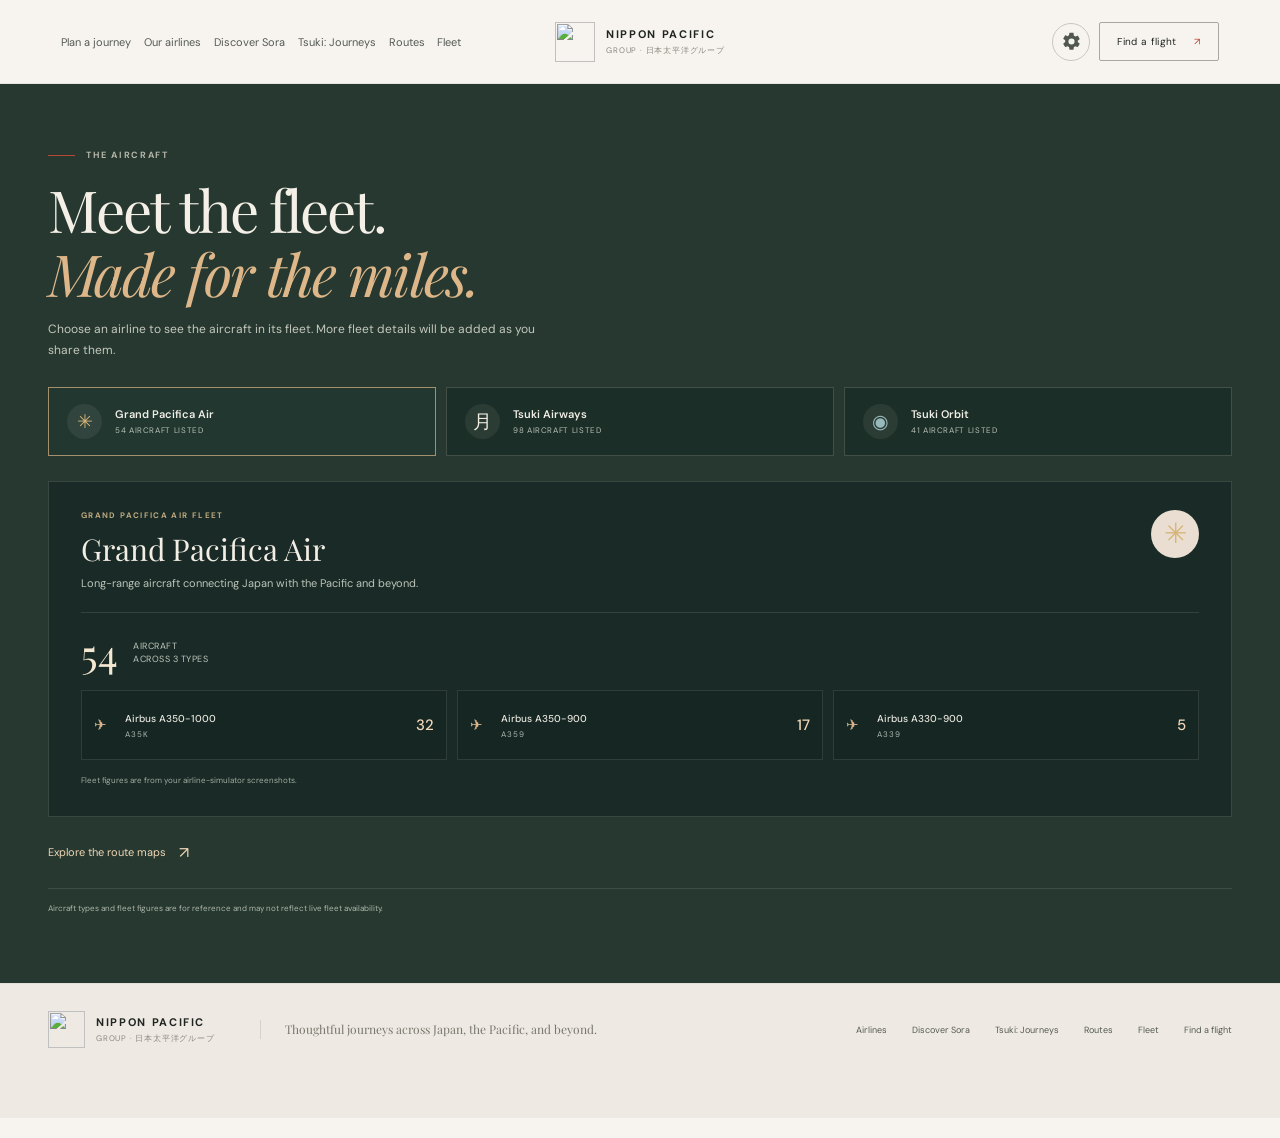
==== commit 5fd2ed48: "Add files via upload" ====
--- a/fleet.html
+++ b/fleet.html
@@ -4,21 +4,18 @@
     <meta charset="utf-8" />
     <meta name="viewport" content="width=device-width, initial-scale=1" />
     <meta name="theme-color" content="#f7f4ef" />
-    <meta name="description" content="Explore the fictional Nippon Pacific Group airline fleets." />
+    <meta name="description" content="Explore aircraft across the Nippon Pacific Group airlines." />
     <title>Airline Fleets — Nippon Pacific Group</title>
     <link rel="icon" type="image/svg+xml" href="assets/npg-mark.svg" />
     <link rel="preconnect" href="https://fonts.googleapis.com" />
     <link rel="preconnect" href="https://fonts.gstatic.com" crossorigin />
     <link href="https://fonts.googleapis.com/css2?family=DM+Sans:wght@400;500;600;700&family=Playfair+Display:wght@400;500;600&display=swap" rel="stylesheet" />
-    <link rel="stylesheet" href="styles.css?v=20261016-admin1" />
-    <script src="https://cdn.jsdelivr.net/npm/@supabase/supabase-js@2"></script>
-    <script src="supabase-config.js?v=20261016-admin1"></script>
-    <script src="settings.js?v=20261016-admin1" defer></script>
-    <script src="app.js?v=20261016-original-marks" defer></script>
-    <script src="site-pages.js?v=20261016-original-marks" defer></script>
+    <link rel="stylesheet" href="styles.css?v=20261019-seat-and-schedule2" />
+    <script src="settings.js?v=20261018-sora1" defer></script>
+    <script src="app.js?v=20261019-seat-and-schedule2" defer></script>
+    <script src="site-pages.js?v=20261019-seat-and-schedule2" defer></script>
   </head>
   <body>
-    <div class="fictional-ribbon"><span class="ribbon-dot" aria-hidden="true"></span> FICTIONAL AIRLINE EXPERIENCE <span class="ribbon-divider">·</span> NO REAL TICKETS OR PAYMENTS</div>
     <header class="site-header">
       <a class="brand-lockup" href="index.html#top" aria-label="Nippon Pacific Group home">
         <img src="assets/npg-mark.svg" alt="" width="40" height="40" />
@@ -26,7 +23,7 @@
       </a>
       <button class="menu-toggle" type="button" aria-expanded="false" aria-controls="primary-nav" aria-label="Open navigation"><span></span><span></span></button>
       <nav id="primary-nav" class="primary-nav" aria-label="Primary navigation">
-        <a href="index.html#journey">Plan a journey</a><a href="index.html#airlines">Our airlines</a><a href="journeys.html">Tsuki: Journeys</a><a href="routes.html">Routes</a><a href="fleet.html" aria-current="page">Fleet</a>
+        <a href="index.html#journey">Plan a journey</a><a href="index.html#airlines">Our airlines</a><a href="sora.html">Discover Sora</a><a href="journeys.html">Tsuki: Journeys</a><a href="routes.html">Routes</a><a href="fleet.html" aria-current="page">Fleet</a>
       </nav>
       <div class="header-actions"><button class="settings-trigger" id="settings-trigger" type="button" aria-label="Open settings" aria-haspopup="dialog" aria-controls="site-settings-dialog"><svg viewBox="0 0 24 24" aria-hidden="true"><path d="M19.14 12.94c.04-.31.06-.62.06-.94s-.02-.63-.07-.94l2.03-1.58a.5.5 0 0 0 .12-.64l-1.92-3.32a.5.5 0 0 0-.61-.22l-2.39.96a7.28 7.28 0 0 0-1.63-.94l-.36-2.54A.48.48 0 0 0 13.88 2h-3.84a.48.48 0 0 0-.49.42l-.36 2.54c-.59.23-1.13.55-1.63.94l-2.39-.96a.5.5 0 0 0-.61.22L2.64 8.48a.5.5 0 0 0 .12.64l2.03 1.58a7.5 7.5 0 0 0 0 1.88l-2.03 1.58a.5.5 0 0 0-.12.64l1.92 3.32a.5.5 0 0 0 .61.22l2.39-.96c.5.39 1.04.71 1.63.94l.36 2.54c.04.25.25.43.5.43h3.84c.25 0 .46-.18.5-.43l.36-2.54c.59-.23 1.13-.55 1.63-.94l2.39.96a.5.5 0 0 0 .61-.22l1.92-3.32a.5.5 0 0 0-.12-.64l-2.02-1.58ZM12 15.5a3.5 3.5 0 1 1 0-7 3.5 3.5 0 0 1 0 7Z" /></svg></button><a class="header-cta" href="index.html#journey">Find a flight <span aria-hidden="true">↗</span></a></div>
     </header>
@@ -45,11 +42,11 @@
         </div>
         <section id="fleet-showcase" class="fleet-showcase" aria-live="polite"></section>
         <a class="fleet-routes-link" href="routes.html">Explore the route maps <span aria-hidden="true">↗</span></a>
-        <p class="network-disclaimer">Nippon Pacific Group and its airlines are fictional. Aircraft types and fleet counts reflect the airline-simulator references you shared.</p>
+        <p class="network-disclaimer">Aircraft types and fleet figures are for reference and may not reflect live fleet availability.</p>
       </div>
     </main>
 
-    <footer class="site-footer"><div class="footer-main section-shell"><a class="brand-lockup footer-brand" href="index.html#top"><img src="assets/npg-mark.svg" alt="" width="38" height="38" /><span class="brand-type"><strong>NIPPON PACIFIC</strong><small>GROUP · 日本太平洋グループ</small></span></a><p>A fictional airline group for the<br />aviation community.</p><div class="footer-links"><a href="index.html#airlines">Airlines</a><a href="journeys.html">Tsuki: Journeys</a><a href="routes.html">Routes</a><a href="fleet.html">Fleet</a><a href="index.html#journey">Find a flight</a></div></div><div class="footer-bottom section-shell"><span>© 2026 Nippon Pacific Group · A fictional brand concept</span><span class="fictional-note">FICTIONAL SERVICE · NO REAL TICKETS OR PAYMENTS</span><a href="index.html#top">Back to top ↑</a></div></footer>
+    <footer class="site-footer"><div class="footer-main section-shell"><a class="brand-lockup footer-brand" href="index.html#top"><img src="assets/npg-mark.svg" alt="" width="38" height="38" /><span class="brand-type"><strong>NIPPON PACIFIC</strong><small>GROUP · 日本太平洋グループ</small></span></a><p>Thoughtful journeys across Japan, the Pacific, and beyond.</p><div class="footer-links"><a href="index.html#airlines">Airlines</a><a href="sora.html">Discover Sora</a><a href="journeys.html">Tsuki: Journeys</a><a href="routes.html">Routes</a><a href="fleet.html">Fleet</a><a href="index.html#journey">Find a flight</a></div></div><div class="footer-bottom section-shell"><span>© 2026 Nippon Pacific Group</span><span class="service-note">Schedules and seat availability are not live; reservations and payments are not processed here.</span><a href="index.html#top">Back to top ↑</a></div></footer>
     <dialog class="site-settings-dialog" id="site-settings-dialog" aria-labelledby="site-settings-title">
       <button class="settings-close" type="button" aria-label="Close settings">×</button>
       <div class="settings-heading"><span class="settings-kicker">A LITTLE PERSONAL COMFORT</span><h2 id="site-settings-title">Make yourself at home.</h2><p>Your preferences stay in this browser.</p></div>
--- a/styles.css
+++ b/styles.css
@@ -37,7 +37,7 @@
 button {
   color:inherit
 }
-.fictional-ribbon {
+.service-note-banner {
   height:31px;
   display:flex;
   align-items:center;
@@ -1190,7 +1190,7 @@
   font-size:8px;
   letter-spacing:.025em
 }
-.fictional-note {
+.service-note {
   letter-spacing:.1em;
   font-weight:700;
   color:#9a6558
@@ -1240,7 +1240,7 @@
   line-height:1.8;
   margin:0 0 20px
 }
-.fictional-alert {
+.service-note-box {
   padding:12px 13px;
   background:#f3eee6;
   border-left:2px solid var(--gold);
@@ -1841,7 +1841,7 @@
   height:0;
   border-top:2px solid #e1b6a0
 }
-.key-proposed {
+.key-unlisted {
   border-color:#c6a9a0;
   opacity:.65
 }
@@ -3281,7 +3281,7 @@
 
 }
 @media(max-width:720px) {
-  .fictional-ribbon {
+  .service-note-banner {
   font-size:7px;
   letter-spacing:.11em;
   height:29px
@@ -3603,7 +3603,7 @@
   padding-bottom:10px;
   font-size:7px
 }
-.footer-bottom .fictional-note {
+.footer-bottom .service-note {
   grid-column:1/-1;
   grid-row:2;
   font-size:7px
@@ -3738,7 +3738,7 @@
   font-size: 8px;
   line-height: 1.65;
 }
-.checkout-safety code,.fictional-alert code {
+.checkout-safety code,.service-note-box code {
   padding: 1px 3px;
   background: #e8e3da;
   color: #4f554e;
@@ -4489,49 +4489,6 @@
 }
 .stress-relief-button:hover { background:rgba(193,166,215,.17) }
 .stress-relief p { min-height:17px }
-.admin-access {
-  display:grid;
-  gap:12px;
-  margin-top:21px;
-  padding-top:18px;
-  border-top:1px solid var(--line)
-}
-.admin-access-heading { display:grid; gap:5px }
-.admin-access-heading h3 { margin:0; font-family:var(--serif); font-size:20px; font-weight:400 }
-.admin-access-heading p,.admin-access-status { margin:0; color:var(--muted); font-size:10px; line-height:1.6 }
-.admin-access-status[data-state="error"] { color:#bd4a3d }
-.admin-access-status[data-state="success"] { color:#4a805d }
-.admin-access-form { display:grid; gap:9px }
-.admin-access-form[hidden],.admin-access[hidden] { display:none }
-.admin-access-label { display:grid; gap:5px; color:var(--muted); font-size:9px }
-.admin-access-label input {
-  width:100%;
-  min-height:40px;
-  padding:9px 10px;
-  border:1px solid var(--line);
-  border-radius:3px;
-  background:var(--white);
-  color:var(--ink);
-  font:inherit;
-  font-size:12px
-}
-.admin-access-label input:focus-visible { outline:2px solid #9a8059; outline-offset:2px }
-.admin-access-actions { display:flex; flex-wrap:wrap; gap:8px }
-.admin-access-button {
-  min-height:36px;
-  padding:8px 11px;
-  border:1px solid var(--line);
-  border-radius:3px;
-  background:transparent;
-  color:var(--ink);
-  font:inherit;
-  font-size:10px;
-  cursor:pointer
-}
-.admin-access-button-primary { border-color:#496657; background:#496657; color:#fff }
-.admin-access-button:disabled { cursor:wait; opacity:.6 }
-.admin-access-note { margin:0; color:var(--muted); font-size:9px; line-height:1.55 }
-
 html.animations-off,
 html.animations-off *,
 html.animations-off *::before,
@@ -4631,6 +4588,35 @@
   .header-actions { gap:6px }
 }
 
+@media(max-width:720px) {
+  .sora-wallet-profile { align-items:flex-start; flex-direction:column }
+  .sora-wallet-profile>button { align-self:flex-start }
+  .sora-profile-form { grid-template-columns:1fr }
+  .sora-action-dialog { padding:27px 21px }
+  .sora-profile-current>div { flex-direction:column; align-items:stretch }
+  .booking-dialog.has-seat-map { width:calc(100% - 12px); max-height:96vh; padding:18px 13px }
+  .seat-map-scroll { max-height:45vh; padding-right:2px; padding-left:2px }
+  .seat-plane { padding-right:10px; padding-left:10px }
+  .seat-plane-nose { margin-right:-10px; margin-left:-10px }
+  .seat-map-row { gap:clamp(3px,1.3vw,8px) }
+  .seat-bank { gap:2px }
+  .seat-aisle { width:clamp(5px,1.6vw,12px) }
+  .seat-option { width:clamp(19px,5.5vw,25px); height:22px }
+  .seat-selection-footer { align-items:flex-start; flex-direction:column }
+  .seat-selection-buttons { width:100%; justify-content:stretch }
+  .seat-selection-buttons .button { flex:1; min-width:0; padding:0 7px }
+  .seat-aircraft-heading strong { font-size:15px }
+  .booking-seat-row { grid-template-columns:1fr; gap:4px }
+  .booking-seat-row>strong { text-align:left }
+}
+html[data-theme="dark"] .sora-action-dialog input { color:#e9e7df; background:#263335; border-color:#4a5852 }
+html[data-theme="dark"] .sora-action-dialog .checkout-field { color:#c0c9c2 }
+html[data-theme="dark"] .sora-wallet-profile>button:focus-visible,
+html[data-theme="dark"] .sora-tier-action:focus-visible,
+html[data-theme="dark"] .seat-option:focus-visible { outline:2px solid #d1ba83; outline-offset:2px }
+html[data-theme="dark"] #sora-wallet-activity li>b.is-debit { color:#e4a39a }
+#sora-wallet-activity li>b.is-debit { color:#a64e43 }
+
 /* Center the brand on every page while keeping navigation and settings balanced. */
 .site-header {
   grid-template-columns:minmax(0,1fr) auto minmax(0,1fr);
@@ -4753,7 +4739,7 @@
 html[data-theme="dark"] .privacy-note,
 html[data-theme="dark"] .confirmation-note,
 html[data-theme="dark"] .dialog-return { color:#b7c0bb }
-html[data-theme="dark"] .fictional-alert {
+html[data-theme="dark"] .service-note-box {
   border-left-color:#c6a87a;
   background:#293438;
   color:#d5dbd5
@@ -4859,6 +4845,713 @@
 .settings-option:hover { background:rgba(128,145,130,.07) }
 .passenger-popover:not([hidden]) { animation:dialog-arrive .18s ease-out both }
 
+/* NPG Sora group membership styling. */
+.sora-promo {
+  display:grid;
+  grid-template-columns:minmax(0,1.25fr) minmax(240px,.75fr);
+  align-items:center;
+  gap:clamp(32px,7vw,100px);
+  margin-top:34px;
+  margin-bottom:104px;
+  padding:clamp(34px,5vw,66px);
+  color:#f4f1e8;
+  background:linear-gradient(112deg,#20342e 0%,#293b34 62%,#1d2d2b 100%);
+  border:1px solid rgba(192,161,106,.42);
+  position:relative;
+  overflow:hidden
+}
+.sora-promo::after {
+  content:"空";
+  position:absolute;
+  right:25%;
+  top:-.48em;
+  font-family:var(--serif);
+  font-size:clamp(180px,24vw,340px);
+  line-height:1;
+  color:rgba(236,218,180,.045);
+  pointer-events:none
+}
+.sora-kicker {
+  display:block;
+  color:#c0a16a;
+  font-size:10px;
+  font-weight:700;
+  letter-spacing:.19em;
+  line-height:1.5
+}
+.sora-promo h2,.sora-section-heading h2,.sora-points-heading h2,.sora-airlines-inner h2 {
+  margin:16px 0 14px;
+  font-family:var(--serif);
+  font-size:clamp(30px,4vw,47px);
+  font-weight:400;
+  line-height:1.14;
+  letter-spacing:-.025em
+}
+.sora-promo h2 em,.sora-section-heading h2 em,.sora-points-heading h2 em { color:#d4b783; font-weight:400 }
+.sora-promo-copy,.sora-promo-aside { position:relative; z-index:1 }
+.sora-promo-copy>p { max-width:610px; color:#c3cbc4; line-height:1.8; margin:0 0 23px }
+.sora-promo .button-dark { background:#e7dfd0; color:#24342e; border-color:#e7dfd0 }
+.sora-promo .button-dark:hover { background:#fffaf0; border-color:#fffaf0 }
+.sora-promo-aside {
+  min-height:230px;
+  padding:27px 28px 23px;
+  border:1px solid rgba(219,205,172,.3);
+  background:rgba(13,25,24,.24);
+  display:flex;
+  flex-direction:column;
+  align-items:flex-start;
+  justify-content:center;
+  gap:20px
+}
+.sora-promo-mark,.sora-note-mark {
+  display:grid;
+  place-items:center;
+  width:54px;
+  height:54px;
+  border:1px solid rgba(212,183,131,.7);
+  border-radius:50%;
+  color:#e2ca9d;
+  font-family:var(--serif);
+  font-size:28px
+}
+.sora-airline-list { display:grid; gap:11px; color:#e7e7df; font-size:12px }
+.sora-airline-list>span { display:flex; align-items:center; gap:10px }
+.sora-airline-list i { width:8px; height:8px; border-radius:50%; display:inline-block; background:#d9b987; box-shadow:0 0 0 4px rgba(217,185,135,.12) }
+.sora-airline-list .orbit-dot { background:#94b9b7; box-shadow:0 0 0 4px rgba(148,185,183,.12) }
+.sora-airline-list .pacifica-dot { background:#c8896f; box-shadow:0 0 0 4px rgba(200,137,111,.12) }
+.sora-promo-aside>small { color:#aab5ae; font-size:10px; letter-spacing:.07em }
+.sora-page { overflow:hidden; background:#f7f4ef; color:#202521 }
+.sora-hero {
+  min-height:600px;
+  display:grid;
+  grid-template-columns:minmax(0,1.1fr) minmax(300px,.9fr);
+  align-items:center;
+  gap:clamp(38px,8vw,120px);
+  padding-top:76px;
+  padding-bottom:82px
+}
+.sora-wordmark { display:flex; align-items:center; gap:10px; margin:24px 0 17px; color:#34493e; font-size:12px; letter-spacing:.2em }
+.sora-wordmark>span { display:grid; place-items:center; width:36px; height:36px; border:1px solid #c0a16a; border-radius:50%; color:#987845; font-family:var(--serif); font-size:21px; letter-spacing:0 }
+.sora-hero h1 { margin:0; color:#202521; font-family:var(--serif); font-weight:400; font-size:clamp(42px,5.5vw,70px); line-height:1.05; letter-spacing:-.045em }
+.sora-hero h1 em { color:#51665a; font-weight:400 }
+.sora-hero-intro { max-width:620px; margin:24px 0 22px; color:#656d66; font-size:15px; line-height:1.85 }
+.sora-hero-actions { display:flex; align-items:center; flex-wrap:wrap; gap:24px }
+.sora-text-link { color:#354b40; font-size:12px; border-bottom:1px solid #9eaa9d; padding:8px 0 }
+.sora-text-link span { color:#a14a3d; margin-left:7px }
+.sora-membership-caption { margin:22px 0 0; color:#858a80; font-size:10px; letter-spacing:.035em }
+.sora-membership-caption span { color:#af8e56; margin-right:6px }
+.sora-hero-art {
+  min-height:440px;
+  aspect-ratio: .94;
+  max-width:455px;
+  justify-self:end;
+  width:100%;
+  position:relative;
+  display:grid;
+  place-items:center;
+  color:#e4d1a7;
+  background:radial-gradient(ellipse at 50% 48%,#3b4d4a 0%,#273a3b 39%,#192a30 76%);
+  border:1px solid #52605b;
+  box-shadow:0 24px 55px rgba(23,35,32,.15);
+  overflow:hidden
+}
+.sora-hero-art::before,.sora-hero-art::after { content:""; position:absolute; width:7px; height:7px; border-radius:50%; background:#e7d2a5; box-shadow:0 0 18px 5px rgba(231,210,165,.22) }
+.sora-hero-art::before { left:19%; top:30% }
+.sora-hero-art::after { right:18%; bottom:27%; width:4px; height:4px }
+.sora-orbit { position:absolute; width:82%; aspect-ratio:1; border:1px solid rgba(221,202,162,.3); border-radius:50%; transform:rotate(-29deg) scaleY(.67) }
+.sora-orbit-one { width:94%; border-color:rgba(221,202,162,.16); transform:rotate(35deg) scaleY(.72) }
+.sora-orbit-two { width:66%; transform:rotate(-31deg) scaleY(.72) }
+.sora-sky-glyph { position:relative; z-index:1; font-family:var(--serif); font-size:clamp(100px,15vw,172px); font-weight:400; line-height:1; color:#e4d1a7; text-shadow:0 5px 36px rgba(224,198,148,.15) }
+.sora-art-caption { position:absolute; left:28px; right:28px; display:flex; justify-content:space-between; color:#b6c1ba; font-size:9px; letter-spacing:.2em }
+.sora-art-caption-top { top:25px }
+.sora-art-caption-bottom { bottom:24px; justify-content:center }
+.sora-star { position:absolute; color:#ead9b8; font-style:normal; font-size:18px }
+.sora-star-one { right:23%; top:27% }
+.sora-star-two { left:23%; bottom:28%; font-size:14px }
+.sora-star-three { left:31%; top:19%; font-size:28px }
+.sora-tiers-section { padding:91px 0 96px; background:#eeece5; border-top:1px solid #e2dfd7; border-bottom:1px solid #e2dfd7 }
+.sora-section-heading { display:grid; grid-template-columns:1fr minmax(280px,.75fr); align-items:end; gap:60px; margin-bottom:37px }
+.sora-section-heading h2 { margin-bottom:0; color:#242a26; font-size:clamp(36px,4.5vw,55px) }
+.sora-section-heading>p { max-width:510px; margin:0 0 4px; color:#6a716b; line-height:1.8 }
+.sora-tier-grid { display:grid; grid-template-columns:repeat(6,minmax(0,1fr)); gap:16px }
+.sora-tier-card {
+  grid-column:span 2;
+  min-height:315px;
+  padding:25px 25px 23px;
+  display:flex;
+  flex-direction:column;
+  background:#faf9f5;
+  border:1px solid #d9d8d0;
+  box-shadow:0 8px 22px rgba(36,44,39,.035);
+  position:relative;
+  transition:transform .28s ease,border-color .28s ease,box-shadow .28s ease
+}
+.sora-tier-card:hover { transform:translateY(-4px); border-color:#b5a27c; box-shadow:0 16px 32px rgba(36,44,39,.1) }
+.sora-tier-action { align-self:flex-start; margin-top:13px; padding:10px 13px; color:#344b3f; background:transparent; border:1px solid #aab3a7; font:600 10px var(--sans); cursor:pointer; transition:background .2s ease,color .2s ease,border-color .2s ease }
+.sora-tier-action:hover:not(:disabled) { color:#fff; background:#344b3f; border-color:#344b3f }
+.sora-tier-action:disabled { color:#858b83; background:rgba(90,100,90,.08); border-color:#d1d3cb; cursor:default }
+.sora-infinite-action { color:#6f5928; border-color:#b99a61 }
+.sora-infinite-action:hover:not(:disabled) { color:#211d14; background:#d5bd83; border-color:#d5bd83 }
+.sora-infinite-eligibility { display:block; max-width:350px; margin-top:8px; color:#797a72; font-size:9px; line-height:1.5 }
+.sora-tier-card:nth-child(4) { grid-column:2/span 2 }
+.sora-tier-card:nth-child(5) { grid-column:4/span 2 }
+.sora-tier-top { display:flex; justify-content:space-between; align-items:center; gap:12px; padding-bottom:20px; border-bottom:1px solid #e6e3db }
+.sora-tier-number { color:#9a8052; font-family:var(--serif); font-size:19px }
+.sora-tier-kind { color:#777d75; font-size:8px; font-weight:700; letter-spacing:.13em; text-align:right }
+.sora-tier-card h3 { margin:20px 0 4px; color:#26312a; font-family:var(--serif); font-size:28px; font-weight:500; letter-spacing:-.025em }
+.sora-tier-qualification { display:flex; flex-direction:column; align-items:flex-start; gap:1px; margin:8px 0 12px }
+.sora-tier-qualification strong { color:#58677a; font-size:31px; font-weight:600; line-height:1.1; letter-spacing:-.045em }
+.sora-tier-qualification span { color:#747a73; font-size:10px; font-weight:600; letter-spacing:.025em }
+.sora-plus .sora-tier-qualification strong { color:#8d70ae }
+.sora-gold .sora-tier-qualification strong,.sora-infinite .sora-tier-qualification strong { color:#a98949 }
+.sora-platinum .sora-tier-qualification strong { color:#71808b }
+.sora-infinite .sora-tier-qualification strong { font-size:22px; letter-spacing:-.02em }
+.sora-tier-subtitle { margin:0 0 14px; color:#737970; font-size:12px }
+.sora-tier-lead { margin:4px 0 4px; color:#555f57; font-size:12px }
+.sora-tier-card ul { display:grid; gap:9px; margin:11px 0 20px; padding-left:17px; color:#505951; font-size:12px; line-height:1.55 }
+.sora-tier-foot { margin-top:auto; padding-top:15px; border-top:1px solid #e6e3db; color:#82765e; font-size:9px; font-weight:600; letter-spacing:.035em }
+.sora-gold { border-top:3px solid #b99a61 }
+.sora-platinum { border-top:3px solid #829192 }
+.sora-infinite { border-top:3px solid #293541 }
+.sora-tier-card.sora-gold,
+.sora-tier-card.sora-platinum,
+.sora-tier-card.sora-infinite {
+  isolation:isolate;
+  overflow:hidden;
+  border-radius:16px
+}
+.sora-tier-card.sora-gold,
+.sora-tier-card.sora-platinum,
+.sora-tier-card.sora-infinite { padding:27px 27px 24px }
+.sora-tier-card.sora-gold > *,
+.sora-tier-card.sora-platinum > *,
+.sora-tier-card.sora-infinite > * { position:relative; z-index:1 }
+.sora-tier-card.sora-gold {
+  border:1px solid #c9ae70;
+  border-top:4px solid #b99a61;
+  background:linear-gradient(145deg,#fffaf0 0%,#f8f0df 58%,#eee3c9 100%);
+  box-shadow:0 13px 30px rgba(153,119,52,.12)
+}
+.sora-gold::before {
+  content:"";
+  position:absolute;
+  z-index:0;
+  top:-120px;
+  right:-86px;
+  width:270px;
+  height:270px;
+  border:1px solid rgba(164,132,70,.26);
+  border-radius:50%;
+  box-shadow:0 0 0 14px rgba(164,132,70,.045),0 0 0 30px rgba(164,132,70,.035);
+  pointer-events:none
+}
+.sora-gold .sora-tier-number,
+.sora-platinum .sora-tier-number,
+.sora-infinite .sora-tier-number {
+  width:34px;
+  height:34px;
+  display:grid;
+  place-items:center;
+  flex:none;
+  border-radius:50%;
+  font-size:14px
+}
+.sora-gold .sora-tier-number { border:1px solid #c3a65f; color:#886d35; background:rgba(255,255,255,.45) }
+.sora-gold .sora-tier-kind,
+.sora-platinum .sora-tier-kind,
+.sora-infinite .sora-tier-kind { border-radius:999px; padding:7px 10px; letter-spacing:.11em }
+.sora-gold .sora-tier-kind { background:#efe2c4; color:#806735 }
+.sora-gold .sora-tier-top,.sora-gold .sora-tier-foot { border-color:rgba(151,119,57,.25) }
+.sora-gold h3 { color:#44371d }
+.sora-gold .sora-tier-subtitle,.sora-gold .sora-tier-lead { color:#716143 }
+.sora-gold .sora-tier-card ul,.sora-gold ul { color:#574a2f }
+.sora-gold .sora-tier-foot { color:#806b3e }
+.sora-gold ul li::marker { color:#aa8845 }
+.sora-tier-card.sora-platinum {
+  border:1px solid #bdc8cf;
+  border-top:4px solid #829192;
+  background:linear-gradient(145deg,#fcfdff 0%,#eff3f5 58%,#e1e7ea 100%);
+  box-shadow:0 13px 30px rgba(76,96,109,.11)
+}
+.sora-platinum::before {
+  content:"";
+  position:absolute;
+  z-index:0;
+  top:-95px;
+  right:-90px;
+  width:245px;
+  height:245px;
+  border:1px solid rgba(117,139,151,.3);
+  border-radius:50%;
+  box-shadow:0 0 0 13px rgba(117,139,151,.05),0 0 0 28px rgba(117,139,151,.04);
+  pointer-events:none
+}
+.sora-platinum .sora-tier-number { border:1px solid #aebbc2; color:#596d78; background:rgba(255,255,255,.7) }
+.sora-platinum .sora-tier-kind { background:#dfe7eb; color:#52636c }
+.sora-platinum .sora-tier-top,.sora-platinum .sora-tier-foot { border-color:rgba(104,124,135,.25) }
+.sora-platinum h3 { color:#28363d }
+.sora-platinum .sora-tier-subtitle,.sora-platinum .sora-tier-lead { color:#5b6970 }
+.sora-platinum ul { color:#43525a }
+.sora-platinum .sora-tier-foot { color:#566b76 }
+.sora-platinum ul li::marker { color:#738892 }
+.sora-tier-card.sora-infinite {
+  border:1px solid #b99a61;
+  border-top:4px solid #d1b46d;
+  border-radius:19px;
+  background:radial-gradient(ellipse at 96% 2%,rgba(193,157,83,.22),transparent 37%),linear-gradient(135deg,#111a21 0%,#202d34 58%,#30291e 100%);
+  box-shadow:0 17px 40px rgba(19,28,31,.22),inset 0 0 0 1px rgba(231,209,155,.14)
+}
+.sora-infinite::before {
+  content:"";
+  position:absolute;
+  z-index:0;
+  top:-125px;
+  right:-88px;
+  width:300px;
+  height:300px;
+  border:1px solid rgba(223,195,126,.44);
+  border-radius:50%;
+  box-shadow:0 0 0 14px rgba(223,195,126,.055),0 0 0 31px rgba(223,195,126,.04),0 0 0 51px rgba(223,195,126,.025);
+  pointer-events:none
+}
+.sora-infinite::after {
+  content:"✦";
+  position:absolute;
+  z-index:0;
+  top:37px;
+  right:40px;
+  color:rgba(231,207,148,.4);
+  font-size:24px;
+  pointer-events:none
+}
+.sora-infinite .sora-tier-number { border:1px solid rgba(219,192,127,.68); color:#e3cc91; background:rgba(255,255,255,.04) }
+.sora-infinite .sora-tier-kind { background:rgba(218,190,124,.13); color:#e5cf96; border:1px solid rgba(218,190,124,.3) }
+.sora-infinite .sora-tier-top,.sora-infinite .sora-tier-foot { border-color:rgba(219,192,127,.25) }
+.sora-infinite h3 { color:#f5e9c8 }
+.sora-infinite .sora-tier-subtitle,.sora-infinite .sora-tier-lead { color:#c9c6b9 }
+.sora-infinite .sora-tier-lead { max-width:620px; line-height:1.7 }
+.sora-infinite ul { color:#e0ded5 }
+.sora-infinite .sora-tier-foot { color:#e2ce9e }
+.sora-infinite ul li::marker { color:#d2b568 }
+.sora-benefits-note { margin:22px 0 0; color:#777d75; font-size:10px; line-height:1.6 }
+.sora-points-section { padding-top:99px; padding-bottom:102px }
+.sora-points-heading { max-width:740px; margin:0 auto 36px; text-align:center }
+.sora-points-heading h2 { color:#27332c; font-size:clamp(34px,4.8vw,54px) }
+.sora-points-heading>p { color:#777e76; line-height:1.7 }
+.sora-wallet {
+  margin:0 0 22px;
+  padding:30px 34px 22px;
+  background:radial-gradient(ellipse at 92% 0%,rgba(201,177,126,.17),transparent 38%),#f8f7f1;
+  border:1px solid #d8d2c3;
+  box-shadow:0 14px 35px rgba(37,45,39,.06)
+}
+.sora-wallet-top { display:flex; align-items:center; justify-content:space-between; gap:28px }
+.sora-wallet-copy h3 { margin:10px 0 5px; color:#29352d; font-family:var(--serif); font-size:clamp(24px,3vw,34px); font-weight:400 }
+.sora-wallet-copy>p { margin:0; color:#687168; font-size:12px; line-height:1.65 }
+.sora-wallet-balance { min-width:185px; padding:14px 20px; display:flex; flex-direction:column; align-items:flex-end; border-left:1px solid #ded9cd }
+.sora-wallet-balance>span { color:#74796f; font-size:10px; letter-spacing:.1em; text-transform:uppercase }
+.sora-wallet-balance strong { color:#836d41; font-family:var(--serif); font-size:clamp(35px,5vw,52px); font-weight:500; line-height:1.05 }
+.sora-wallet-balance small { margin-top:3px; color:#777d75; font-size:10px }
+.sora-wallet-profile { margin-top:20px; padding:12px 14px; display:flex; align-items:center; justify-content:space-between; gap:16px; background:rgba(255,255,255,.46); border:1px solid #e1ded5 }
+.sora-wallet-profile>span { color:#687168; font-size:10px; line-height:1.5 }
+.sora-wallet-profile>button,.sora-secondary-button { flex:none; padding:8px 11px; color:#344b3f; background:transparent; border:1px solid #aab3a7; font:600 9px var(--sans); cursor:pointer }
+.sora-wallet-profile>button:hover,.sora-secondary-button:hover { color:#fff; background:#344b3f }
+.sora-wallet-loyalty { margin:10px 0 0; padding:10px 13px; color:#687168; background:#efeee8; border-left:2px solid #9a8350; font-size:9px; line-height:1.65 }
+.sora-wallet-bottom { margin-top:23px; padding-top:20px; display:grid; grid-template-columns:1fr minmax(230px,.72fr); gap:30px; border-top:1px solid #dedbd3 }
+.sora-wallet-activity>.sora-kicker,.sora-wallet-rule>.sora-kicker { display:block; margin-bottom:10px }
+.sora-wallet-activity>p { margin:0; color:#777d75; font-size:11px; line-height:1.6 }
+#sora-wallet-activity { display:grid; gap:8px; margin:0; padding:0; list-style:none }
+#sora-wallet-activity li { display:flex; align-items:center; justify-content:space-between; gap:16px; min-height:39px; padding:7px 10px; background:rgba(255,255,255,.62); border:1px solid #e3dfd5 }
+#sora-wallet-activity li>span { display:grid; gap:3px; min-width:0 }
+#sora-wallet-activity strong { overflow:hidden; color:#39443c; font-size:11px; font-weight:600; text-overflow:ellipsis; white-space:nowrap }
+#sora-wallet-activity small { color:#83877f; font-size:9px }
+#sora-wallet-activity li>b { flex:none; color:#3e8058; font-size:12px }
+.sora-wallet-rule { padding-left:23px; border-left:1px solid #dedbd3 }
+.sora-wallet-rule>p { margin:0; color:#687168; font-size:11px; line-height:1.7 }
+.sora-wallet-rule>p strong { color:#3a483d }
+.sora-wallet-rule>a { display:inline-block; margin-top:12px; padding-bottom:4px; color:#344b3f; border-bottom:1px solid #adb5aa; font-size:10px; font-weight:600 }
+.sora-wallet-rule>a span { margin-left:7px; color:#a24d3d }
+.sora-wallet-disclaimer { margin:18px 0 0; padding-top:13px; color:#83877f; border-top:1px solid #dedbd3; font-size:9px; line-height:1.6 }
+.sora-points-grid { display:grid; grid-template-columns:1fr 1fr; gap:18px }
+.sora-points-card { min-height:255px; padding:31px 34px; background:#fffefa; border:1px solid #dfdcd5; position:relative }
+.sora-points-card h3 { margin:15px 0 11px; color:#29352d; font-family:var(--serif); font-size:29px; font-weight:500 }
+.sora-points-card>p { max-width:540px; color:#636b64; line-height:1.8 }
+.sora-points-symbol { position:absolute; top:28px; right:31px; display:grid; place-items:center; width:38px; height:38px; border:1px solid #c8b17e; border-radius:50%; color:#a78a53; font-family:var(--serif); font-size:19px }
+.sora-card-note { display:block; margin-top:24px; color:#7b705d; font-size:10px; letter-spacing:.035em }
+.sora-status-card { background:#263a34; border-color:#263a34 }
+.sora-status-card .sora-kicker { color:#d1b77f }
+.sora-status-card h3 { color:#f4f0e6 }
+.sora-status-card>p,.sora-status-card .sora-card-note { color:#c0cac2 }
+.sora-status-card .sora-points-symbol { color:#e3d2ae; border-color:#887852 }
+.sora-earning-model {
+  margin-top:27px;
+  padding:32px;
+  display:grid;
+  grid-template-columns:minmax(0,1.2fr) minmax(250px,.8fr);
+  gap:26px 40px;
+  background:#eeece5;
+  border:1px solid #dedbd3
+}
+.sora-earning-copy h3 { margin:13px 0 11px; color:#29352d; font-family:var(--serif); font-size:clamp(27px,3.5vw,38px); font-weight:400; line-height:1.18 }
+.sora-earning-copy h3 em { color:#8d744a; font-weight:400 }
+.sora-earning-copy>p { max-width:610px; margin:0; color:#636b64; font-size:12px; line-height:1.8 }
+.sora-cabin-list { display:grid; align-content:center; border-top:1px solid #d9d6cd }
+.sora-cabin-list>span { display:flex; align-items:center; justify-content:space-between; gap:12px; min-height:44px; border-bottom:1px solid #d9d6cd; color:#39443c; font-size:11px; font-weight:600 }
+.sora-cabin-list small { color:#83867d; font-size:8px; font-weight:500; letter-spacing:.04em; text-align:right }
+.sora-earning-example { grid-column:1/-1; padding-top:24px; border-top:1px solid #d9d6cd }
+.sora-example-equation { display:flex; align-items:center; gap:23px; margin:18px 0 12px }
+.sora-example-equation>span { display:flex; flex-direction:column; gap:5px; color:#3d4940; font-size:12px; font-weight:600 }
+.sora-example-equation>span strong { color:#826d43; font-family:var(--serif); font-size:29px; font-weight:500 }
+.sora-example-equation>span small { color:#7c827a; font-size:9px; font-weight:400 }
+.sora-example-equation>b { color:#ae9563; font-family:var(--serif); font-size:22px; font-weight:400 }
+.sora-earning-example>p { margin:0; color:#777d75; font-size:10px; line-height:1.7 }
+.sora-credit-confirmation { margin:16px 0; padding:14px 16px; display:flex; align-items:center; gap:9px; flex-wrap:wrap; color:#e2d0a4; background:#263a34; border:1px solid rgba(209,183,127,.45) }
+.sora-credit-confirmation>span { color:#d6bd80; font-size:18px }
+.sora-credit-confirmation>strong { font-size:13px }
+.sora-credit-confirmation>small { flex-basis:100%; margin-left:28px; color:#c0cac2; font-size:10px }
+.sora-airlines-section { padding:70px 0; color:#f1eee5; background:#263a34 }
+.sora-airlines-inner { display:grid; grid-template-columns:1fr minmax(300px,.9fr); align-items:center; gap:70px }
+.sora-airlines-inner h2 { margin-bottom:10px; font-size:clamp(31px,4vw,44px) }
+.sora-airlines-inner>div:first-child>p { max-width:510px; margin:0; color:#c0cbc2; line-height:1.75 }
+.sora-airline-list-large { gap:0; border-top:1px solid rgba(218,222,212,.2) }
+.sora-airline-list-large>span { min-height:58px; display:grid; grid-template-columns:18px 1fr auto; gap:12px; align-items:center; border-bottom:1px solid rgba(218,222,212,.2); font-size:12px }
+.sora-airline-list-large small { color:#aebbb2; font-size:9px; letter-spacing:.1em; text-transform:uppercase }
+.sora-enrol-note { min-height:142px; display:flex; align-items:center; gap:22px; padding-top:31px; padding-bottom:31px; border-bottom:1px solid #dedbd3 }
+.sora-note-mark { flex:none; width:46px; height:46px; color:#967c4c; border-color:#c0a16a; font-size:22px }
+.sora-enrol-note>div { flex:1 }
+.sora-enrol-note strong { color:#343d36; font-size:13px }
+.sora-enrol-note p { max-width:760px; margin:5px 0 0; color:#777e76; font-size:11px; line-height:1.65 }
+.sora-enrol-note>a { flex:none; color:#344b3f; font-size:11px; border-bottom:1px solid #adb5aa; padding:9px 0 }
+.sora-enrol-note>a span { margin-left:8px; color:#a24d3d }
+.sora-action-dialog { width:min(470px,calc(100% - 28px)); max-height:min(88vh,720px); overflow-y:auto; padding:34px; border:1px solid #d7d4ca; border-radius:4px; background:#f9f8f3; color:#252c27; box-shadow:0 22px 90px #1d231f50 }
+.sora-action-dialog::backdrop { background:rgba(26,36,30,.62); backdrop-filter:blur(3px) }
+.sora-action-dialog[open] { animation:dialog-arrive .24s ease-out both }
+.sora-action-dialog .settings-heading { margin-bottom:20px }
+.sora-action-dialog .settings-heading h2 { margin:9px 35px 7px 0; color:#29352d; font-family:var(--serif); font-size:30px; font-weight:400 }
+.sora-action-dialog .settings-heading p { margin:0; color:#737970; font-size:11px; line-height:1.65 }
+.sora-profile-current { padding:16px; background:#eeece5; border:1px solid #dcd8ce }
+.sora-profile-current p { margin:0 0 13px; color:#525b53; font-size:11px; line-height:1.6 }
+.sora-profile-current>div { display:flex; gap:8px; flex-wrap:wrap }
+.sora-profile-forms:not(.is-open) { display:none }
+.sora-profile-modes { margin:19px 0 14px; display:flex; gap:7px }
+.sora-profile-modes button { padding:9px 12px; color:#657066; background:transparent; border:1px solid #d2d2c9; font:600 9px var(--sans); cursor:pointer }
+.sora-profile-modes button[aria-pressed="true"] { color:#fff; background:#30483c; border-color:#30483c }
+.sora-profile-form { display:grid; grid-template-columns:1fr 1fr; gap:11px }
+.sora-profile-form[hidden] { display:none }
+.sora-profile-form .checkout-field { color:#62675f }
+.sora-action-dialog .checkout-safety { margin-top:15px }
+.sora-action-dialog .checkout-message { margin:12px 0 }
+.sora-action-dialog .settings-close { z-index:1 }
+html[data-theme="dark"] .sora-tier-action { color:#e2e8df; border-color:#647269 }
+html[data-theme="dark"] .sora-tier-action:hover:not(:disabled) { color:#15201a; background:#c9d3c3; border-color:#c9d3c3 }
+html[data-theme="dark"] .sora-tier-action:disabled { color:#9ea79f; background:rgba(255,255,255,.04); border-color:#48544c }
+html[data-theme="dark"] .sora-infinite-action { color:#e5cf96; border-color:#8b774f }
+html[data-theme="dark"] .sora-infinite-action:hover:not(:disabled) { color:#201c13; background:#d5bd83; border-color:#d5bd83 }
+html[data-theme="dark"] .sora-infinite-eligibility { color:#b5beb7 }
+html[data-theme="dark"] .sora-wallet-profile { background:rgba(255,255,255,.025); border-color:#394849 }
+html[data-theme="dark"] .sora-wallet-profile>span { color:#b5beb7 }
+html[data-theme="dark"] .sora-wallet-profile>button,html[data-theme="dark"] .sora-secondary-button { color:#dce4dc; border-color:#58665d }
+html[data-theme="dark"] .sora-wallet-profile>button:hover,html[data-theme="dark"] .sora-secondary-button:hover { color:#1a241e; background:#c9d3c3 }
+html[data-theme="dark"] .sora-wallet-loyalty { color:#c0c9c2; background:#263335; border-left-color:#c1a76c }
+html[data-theme="dark"] .sora-action-dialog { background:#20292c; border-color:#3c484b; color:#e9e7df }
+html[data-theme="dark"] .sora-action-dialog .settings-heading h2 { color:#e9e7df }
+html[data-theme="dark"] .sora-action-dialog .settings-heading p { color:#b1bab4 }
+html[data-theme="dark"] .sora-profile-current { background:#263335; border-color:#394849 }
+html[data-theme="dark"] .sora-profile-current p { color:#c5cec7 }
+html[data-theme="dark"] .sora-profile-modes button { color:#c1c9c2; border-color:#4b5a52 }
+html[data-theme="dark"] .sora-profile-modes button[aria-pressed="true"] { color:#17211a; background:#c9d3c3; border-color:#c9d3c3 }
+.booking-dialog.has-seat-map { width:min(850px,calc(100% - 22px)); max-height:94vh; padding:27px }
+.checkout-account-summary,.checkout-account-option { margin:0 0 14px; padding:13px 15px; display:flex; flex-direction:column; gap:4px; background:#f0eee8; border:1px solid #dedbd2 }
+.checkout-account-summary strong,.checkout-account-option strong { color:#344b3f; font-size:12px }
+.checkout-account-summary span,.checkout-account-option span { color:#777d75; font-size:10px }
+.checkout-account-option { width:100%; text-align:left; cursor:pointer }
+.checkout-account-option:hover { border-color:#9d9a87 }
+.checkout-profile-actions { display:flex; gap:10px; flex-wrap:wrap }
+.checkout-link-button { padding:8px 0; color:#536759; background:transparent; border:0; border-bottom:1px solid #c5c9bf; font:600 9px var(--sans); cursor:pointer }
+.checkout-link-button:hover { color:#a24d3d }
+.sora-redeem-panel { margin:14px 0 11px; padding:13px 14px; display:grid; grid-template-columns:minmax(0,1fr) 100px; align-items:center; gap:8px 12px; background:#f0eee8; border:1px solid #dedbd2 }
+.sora-redeem-panel>div:first-child { display:grid; gap:4px }
+.sora-redeem-panel>div:first-child strong { color:#344b3f; font-size:11px }
+.sora-redeem-panel>div:first-child small { color:#777d75; font-size:9px }
+.sora-redeem-panel>label { color:#62675f; font-size:9px }
+.sora-redeem-panel>input { width:100%; height:34px; padding:0 8px; color:#343b34; background:#fff; border:1px solid #dcd8d0; font:11px var(--sans) }
+.sora-redeem-panel>input:disabled { color:#8b8e87; background:#e4e3dc }
+.sora-redeem-feedback { grid-column:1/-1; color:#777d75; font-size:9px; line-height:1.5 }
+.checkout-total-breakdown { margin:12px 0; padding:11px 13px; display:grid; gap:7px; background:#faf9f5; border:1px solid #e2dfd7; color:#697168; font-size:10px }
+.checkout-total-breakdown span,.checkout-total-breakdown strong { display:flex; justify-content:space-between; gap:16px }
+.checkout-total-breakdown b { color:#39443c; font-size:11px }
+.checkout-total-breakdown>strong { margin-top:3px; padding-top:8px; color:#26342b; border-top:1px solid #dedbd3; font-size:11px }
+.checkout-total-breakdown>strong b { color:#26342b; font-size:13px }
+.seat-aircraft-heading { margin:12px 0 10px; padding:11px 14px; display:flex; align-items:center; justify-content:space-between; gap:15px; background:#f0eee8; border:1px solid #dedbd2 }
+.seat-aircraft-heading>div { display:grid; gap:3px }
+.seat-aircraft-heading span { color:#7b8178; font-size:8px; letter-spacing:.08em; text-transform:uppercase }
+.seat-aircraft-heading strong { color:#2d3c32; font-family:var(--serif); font-size:17px; font-weight:500 }
+.seat-aircraft-heading>b { color:#8c7449; font-size:10px; letter-spacing:.1em }
+.seat-map-scroll { max-height:min(48vh,480px); overflow:auto; padding:4px 6px 16px; background:#e7e8e1; border:1px solid #d4d8cf; scrollbar-color:#9ca69a transparent; scrollbar-width:thin }
+.seat-plane { position:relative; isolation:isolate; width:min(100%,600px); margin:0 auto; padding:20px 22px 17px; background:transparent; border:0 }
+.seat-plane::before { position:absolute; z-index:0; inset:0; background:linear-gradient(90deg,#d5dcd1 0%,#f4f5ee 15%,#fbfbf7 50%,#f4f5ee 85%,#d5dcd1 100%); clip-path:polygon(50% 0%,57% 1%,64% 3%,71% 6%,77% 10%,82% 16%,84% 23%,84% 86%,81% 92%,75% 96%,65% 99%,50% 100%,35% 99%,25% 96%,19% 92%,16% 86%,16% 23%,18% 16%,23% 10%,29% 6%,36% 3%,43% 1%); filter:drop-shadow(0 0 1px #93a196); content:""; pointer-events:none }
+.seat-plane::after { position:absolute; z-index:0; top:8%; bottom:5%; left:50%; width:1px; background:linear-gradient(transparent,rgba(117,135,119,.2) 12%,rgba(117,135,119,.2) 88%,transparent); content:""; pointer-events:none }
+.seat-plane-nose { position:relative; z-index:1; display:flex; flex-direction:column; align-items:center; gap:4px; color:#89948a; font-size:7px; letter-spacing:.14em }
+.seat-plane-nose { margin:-20px 0 15px; padding:10px 0 8px; background:transparent }
+.seat-plane-nose i { position:relative; width:42px; height:21px; background:linear-gradient(#81948a,#b3c0b0); border:1px solid #88998d; border-radius:48% 48% 35% 35% }
+.seat-plane-nose i::after { position:absolute; top:3px; left:8px; width:24px; height:6px; border-radius:0 0 50% 50%; background:#51666c; content:"" }
+.seat-plane-cabin { position:relative; z-index:1; width:76%; margin:0 auto }
+.seat-map-key { display:flex; justify-content:center; gap:18px; margin:0 0 12px; color:#7a8179; font-size:8px }
+.seat-map-key span { display:flex; align-items:center; gap:6px }
+.seat-map-key i { width:10px; height:10px; display:inline-block; border:1px solid #728e79; border-radius:3px; background:#fff }
+.seat-map-key .seat-key-locked { background:#d8dbd4; border-color:#c5cbc2 }
+.seat-map-key .seat-key-taken { border-color:#939890; background:repeating-linear-gradient(135deg,#bbc0b8 0 2px,#e0e2dc 2px 4px) }
+.seat-cabin { padding:8px 8px 10px; border-top:1px solid #d9ded5 }
+.seat-cabin.is-current { background:rgba(220,232,220,.54); border-top-color:#b5c9b6; box-shadow:inset 2px 0 #66886c }
+.seat-cabin.is-other-cabin { opacity:.65 }
+.seat-cabin-heading { margin:0 0 6px; display:flex; justify-content:space-between; gap:10px; color:#58645a; font-size:8px }
+.seat-cabin-heading span { color:#537d59; font-size:7px; font-weight:700; letter-spacing:.1em }
+.seat-service-bay { min-height:39px; margin:0 0 5px; padding:3px 9px; display:grid; grid-template-columns:1fr minmax(70px,34%) 1fr; align-items:center; gap:8px; border-top:1px solid #d4dad1; border-bottom:1px solid #d4dad1 }
+.seat-service-room { justify-self:center; width:25px; height:19px; display:grid; place-items:center; color:#7c857b; background:linear-gradient(135deg,#d9ddd5,#f3f3eb); border:1px solid #c0c8be; border-radius:3px; font:600 6px var(--sans); letter-spacing:.08em }
+.seat-service-core { display:grid; justify-items:center; gap:3px; color:#82877d; font-size:6px; letter-spacing:.1em }
+.seat-service-core i { width:38px; height:18px; border:1px solid #c5a278; border-radius:2px; background:repeating-linear-gradient(0deg,#d4a66b 0 2px,#f0d0a1 2px 4px) }
+.seat-cabin-divider { min-height:17px; padding:2px 14px; display:flex; align-items:center; justify-content:center; gap:8px; color:#9ba096; font-size:6px; letter-spacing:.12em }
+.seat-cabin-divider i { width:9px; height:7px; border:1px solid #abb5aa; border-radius:1px; background:#e2e5dc }
+.seat-map-row { min-height:27px; display:flex; align-items:center; justify-content:center; gap:clamp(5px,1vw,12px) }
+.seat-row-number { width:20px; color:#899087; font-size:8px; text-align:right }
+.seat-bank { display:flex; align-items:center; gap:2px }
+.seat-aisle { width:clamp(8px,2vw,18px); flex:none }
+.seat-option { position:relative; width:clamp(20px,2.7vw,25px); height:20px; padding:4px 0 0; color:#385676; background:linear-gradient(180deg,#dce9fa,#a9c6ed); border:1px solid #748faf; border-radius:5px 5px 3px 3px; box-shadow:inset 0 -2px 0 rgba(66,94,128,.16); font:600 7px var(--sans); cursor:pointer; transition:transform .15s ease,background .15s ease,color .15s ease }
+.seat-option::before { position:absolute; top:2px; left:4px; right:4px; height:5px; border:1px solid #6c89ad; border-radius:3px 3px 2px 2px; background:linear-gradient(#a9c5ed,#c8dbf5); content:"" }
+.seat-option:hover:not(:disabled) { transform:translateY(-2px); border-color:#4d7957 }
+.seat-option.is-selected { color:#fff; background:linear-gradient(#65966e,#3f7450); border-color:#315d3d; box-shadow:0 0 0 2px #3f745033 }
+.seat-option.is-selected::before { border-color:#d8ead9; background:#9dc5a3 }
+.seat-option:disabled { color:#858d84; background:linear-gradient(#e0e1dc,#cfd2cc); border-color:#c0c5bd; box-shadow:none; cursor:not-allowed }
+.seat-option:disabled::before { border-color:#bdc3bc; background:#d4d7d1 }
+.seat-option.is-taken { color:#778078; background:repeating-linear-gradient(135deg,#d0d3cc 0 4px,#e3e4df 4px 8px); border-color:#b8beb5 }
+.seat-option.is-taken::before { border-color:#b4bbb2; background:#d1d5cd }
+.seat-selection-footer { margin:13px 0 8px; padding-top:12px; display:flex; align-items:center; justify-content:space-between; gap:13px; border-top:1px solid #dedbd3 }
+.seat-selection-footer>p { margin:0; color:#647065; font-size:10px; line-height:1.5 }
+.seat-selection-buttons { display:flex; justify-content:flex-end; gap:8px; flex-wrap:wrap }
+.seat-selection-buttons .button { min-height:37px; padding:0 12px; font-size:9px }
+.seat-selection-buttons button:disabled { opacity:.45; cursor:not-allowed }
+.booking-seat-receipt { margin:14px 0; display:grid; gap:7px }
+.booking-seat-row { padding:10px 12px; display:grid; grid-template-columns:1fr auto; gap:4px 12px; background:#f2f0e9; border:1px solid #dfdcd2 }
+.booking-seat-row>span { color:#7c8179; font-size:8px; letter-spacing:.1em }
+.booking-seat-row>strong { color:#344b3f; font-size:10px; text-align:right }
+.booking-seat-row>small { grid-column:1/-1; color:#626b62; font-size:9px }
+.sora-points-receipt { margin:12px 0; padding:11px 13px; display:grid; gap:6px; color:#627166; background:#eef1e9; border:1px solid #d9dfd4; font-size:9px }
+.sora-points-receipt>span { display:flex; justify-content:space-between; gap:12px }
+.sora-points-receipt b { color:#3f7450; text-align:right }
+.sora-points-receipt small { color:#7c8179; font-size:8px }
+html[data-theme="dark"] .checkout-account-summary,html[data-theme="dark"] .checkout-account-option { background:#263335; border-color:#394849 }
+html[data-theme="dark"] .checkout-account-summary strong,html[data-theme="dark"] .checkout-account-option strong { color:#e2e8df }
+html[data-theme="dark"] .checkout-account-summary span,html[data-theme="dark"] .checkout-account-option span { color:#b5beb7 }
+html[data-theme="dark"] .checkout-link-button { color:#c6d2c8; border-color:#536258 }
+html[data-theme="dark"] .sora-redeem-panel { background:#263335; border-color:#394849 }
+html[data-theme="dark"] .sora-redeem-panel>div:first-child strong { color:#e2e8df }
+html[data-theme="dark"] .sora-redeem-panel>div:first-child small,html[data-theme="dark"] .sora-redeem-panel>label,html[data-theme="dark"] .sora-redeem-feedback { color:#b5beb7 }
+html[data-theme="dark"] .sora-redeem-panel>input { color:#e9e7df; background:#20292c; border-color:#4a5852 }
+html[data-theme="dark"] .sora-redeem-panel>input:disabled { background:#30393b }
+html[data-theme="dark"] .checkout-total-breakdown { color:#b5beb7; background:#263335; border-color:#394849 }
+html[data-theme="dark"] .checkout-total-breakdown b,html[data-theme="dark"] .checkout-total-breakdown>strong,html[data-theme="dark"] .checkout-total-breakdown>strong b { color:#e2e8df }
+html[data-theme="dark"] .checkout-total-breakdown>strong { border-color:#394849 }
+html[data-theme="dark"] .seat-aircraft-heading { background:#263335; border-color:#394849 }
+html[data-theme="dark"] .seat-aircraft-heading span { color:#aeb7af }
+html[data-theme="dark"] .seat-aircraft-heading strong { color:#e2e8df }
+html[data-theme="dark"] .seat-map-scroll { background:#253034; border-color:#44504d }
+html[data-theme="dark"] .seat-plane::before { background:linear-gradient(90deg,#303b3d 0%,#263235 15%,#1c272a 50%,#263235 85%,#303b3d 100%); filter:drop-shadow(0 0 1px #718079) }
+html[data-theme="dark"] .seat-plane::after { background:linear-gradient(transparent,rgba(157,177,160,.2) 12%,rgba(157,177,160,.2) 88%,transparent) }
+html[data-theme="dark"] .seat-plane-nose { color:#a7b0a8; background:transparent }
+html[data-theme="dark"] .seat-plane-nose i { border-color:#66746b }
+html[data-theme="dark"] .seat-plane-nose i { background:linear-gradient(#586c61,#34473e) }
+html[data-theme="dark"] .seat-plane-nose i::after { background:#283b3e }
+html[data-theme="dark"] .seat-map-key,html[data-theme="dark"] .seat-row-number { color:#aeb7af }
+html[data-theme="dark"] .seat-map-key i { background:#283b30; border-color:#62806b }
+html[data-theme="dark"] .seat-map-key .seat-key-locked { background:#343e3d; border-color:#4b5652 }
+html[data-theme="dark"] .seat-map-key .seat-key-taken { border-color:#727c74; background:repeating-linear-gradient(135deg,#58615b 0 2px,#414a45 2px 4px) }
+html[data-theme="dark"] .seat-cabin { border-color:#3e4b48 }
+html[data-theme="dark"] .seat-cabin.is-current { background:rgba(91,128,95,.12); border-color:#56745d; box-shadow:inset 2px 0 #89aa8d }
+html[data-theme="dark"] .seat-cabin-heading { color:#d4dcd5 }
+html[data-theme="dark"] .seat-cabin-heading span { color:#a6c5a8 }
+html[data-theme="dark"] .seat-service-bay { border-color:#465450 }
+html[data-theme="dark"] .seat-service-room { color:#c4ccc4; background:linear-gradient(135deg,#384747,#283637); border-color:#62716a }
+html[data-theme="dark"] .seat-service-core { color:#c0c8c0 }
+html[data-theme="dark"] .seat-service-core i { border-color:#a47d4f; background:repeating-linear-gradient(0deg,#ac7f4e 0 2px,#d0aa76 2px 4px) }
+html[data-theme="dark"] .seat-cabin-divider { color:#9da99f }
+html[data-theme="dark"] .seat-cabin-divider i { border-color:#68766d; background:#35413c }
+html[data-theme="dark"] .seat-option { color:#304760; background:linear-gradient(180deg,#b9d0ee,#8eadd8); border-color:#6d8db4 }
+html[data-theme="dark"] .seat-option::before { border-color:#6988ae; background:linear-gradient(#8fadd5,#b1c9e8) }
+html[data-theme="dark"] .seat-option.is-selected { color:#fff; background:linear-gradient(#65966e,#477f54); border-color:#6da878 }
+html[data-theme="dark"] .seat-option.is-selected::before { border-color:#d8ead9; background:#9dc5a3 }
+html[data-theme="dark"] .seat-option:disabled { color:#9ca59d; background:linear-gradient(#46504c,#343e3d); border-color:#59635d }
+html[data-theme="dark"] .seat-option:disabled::before { border-color:#59635d; background:#404a45 }
+html[data-theme="dark"] .seat-option.is-taken { color:#aeb7af; background:repeating-linear-gradient(135deg,#434d47 0 4px,#36413c 4px 8px); border-color:#58645c }
+html[data-theme="dark"] .seat-option.is-taken::before { border-color:#59655d; background:#3e4943 }
+html[data-theme="dark"] .seat-selection-footer { border-color:#394849 }
+html[data-theme="dark"] .seat-selection-footer>p { color:#bdc8bf }
+html[data-theme="dark"] .booking-seat-row { background:#263335; border-color:#394849 }
+html[data-theme="dark"] .booking-seat-row>span,html[data-theme="dark"] .booking-seat-row>small { color:#b5beb7 }
+html[data-theme="dark"] .booking-seat-row>strong { color:#dce4dc }
+html[data-theme="dark"] .sora-points-receipt { color:#c2ccc4; background:#293a31; border-color:#435449 }
+html[data-theme="dark"] .sora-points-receipt b { color:#9bc7a3 }
+html[data-theme="dark"] .sora-points-receipt small { color:#aeb7af }
+html[data-theme="dark"] .sora-page { background:#151e20; color:#e9e7df }
+html[data-theme="dark"] .sora-hero h1,
+html[data-theme="dark"] .sora-section-heading h2,
+html[data-theme="dark"] .sora-points-heading h2 { color:#e9e7df }
+html[data-theme="dark"] .sora-hero h1 em { color:#c1d0c5 }
+html[data-theme="dark"] .sora-hero-intro,
+html[data-theme="dark"] .sora-section-heading>p,
+html[data-theme="dark"] .sora-points-heading>p { color:#b5beb7 }
+html[data-theme="dark"] .sora-wordmark { color:#d4c298 }
+html[data-theme="dark"] .sora-text-link { color:#e2e8df; border-color:#58665d }
+html[data-theme="dark"] .sora-membership-caption,
+html[data-theme="dark"] .sora-benefits-note { color:#aeb7af }
+html[data-theme="dark"] .sora-tiers-section { background:#1b2627; border-color:#354342 }
+html[data-theme="dark"] .sora-tier-card,
+html[data-theme="dark"] .sora-points-card { background:#202b2d; border-color:#394849; color:#e9e7df }
+html[data-theme="dark"] .sora-tier-card h3,
+html[data-theme="dark"] .sora-points-card h3,
+html[data-theme="dark"] .sora-enrol-note strong { color:#e9e7df }
+html[data-theme="dark"] .sora-tier-subtitle,
+html[data-theme="dark"] .sora-tier-lead,
+html[data-theme="dark"] .sora-tier-card ul,
+html[data-theme="dark"] .sora-points-card>p { color:#c0c9c2 }
+html[data-theme="dark"] .sora-tier-top,
+html[data-theme="dark"] .sora-tier-foot { border-color:#394849 }
+html[data-theme="dark"] .sora-tier-kind,
+html[data-theme="dark"] .sora-tier-foot,
+html[data-theme="dark"] .sora-card-note { color:#c3b38c }
+html[data-theme="dark"] .sora-tier-qualification strong { color:#becbd5 }
+html[data-theme="dark"] .sora-tier-qualification span { color:#b5beb7 }
+html[data-theme="dark"] .sora-plus .sora-tier-qualification strong { color:#c6abe0 }
+html[data-theme="dark"] .sora-gold .sora-tier-qualification strong,
+html[data-theme="dark"] .sora-infinite .sora-tier-qualification strong { color:#d4b66f }
+html[data-theme="dark"] .sora-platinum .sora-tier-qualification strong { color:#c3ced7 }
+html[data-theme="dark"] .sora-earning-model { background:#1b2627; border-color:#394849 }
+html[data-theme="dark"] .sora-wallet { background:radial-gradient(ellipse at 92% 0%,rgba(201,177,126,.12),transparent 38%),#202b2d; border-color:#52605a; box-shadow:0 14px 35px rgba(0,0,0,.18) }
+html[data-theme="dark"] .sora-wallet-copy h3 { color:#e9e7df }
+html[data-theme="dark"] .sora-wallet-copy>p,
+html[data-theme="dark"] .sora-wallet-balance>span,
+html[data-theme="dark"] .sora-wallet-balance small,
+html[data-theme="dark"] .sora-wallet-activity>p,
+html[data-theme="dark"] .sora-wallet-rule>p,
+html[data-theme="dark"] .sora-wallet-disclaimer { color:#b5beb7 }
+html[data-theme="dark"] .sora-wallet-balance { border-color:#394849 }
+html[data-theme="dark"] .sora-wallet-balance strong { color:#e0c272 }
+html[data-theme="dark"] .sora-wallet-bottom,
+html[data-theme="dark"] .sora-wallet-rule,
+html[data-theme="dark"] .sora-wallet-disclaimer { border-color:#394849 }
+html[data-theme="dark"] #sora-wallet-activity li { background:#263335; border-color:#394849 }
+html[data-theme="dark"] #sora-wallet-activity strong,
+html[data-theme="dark"] .sora-wallet-rule>p strong { color:#e2e7e1 }
+html[data-theme="dark"] #sora-wallet-activity small { color:#aeb7af }
+html[data-theme="dark"] #sora-wallet-activity li>b { color:#8dc29c }
+html[data-theme="dark"] .sora-wallet-rule>a { color:#dce4dc; border-color:#58665d }
+html[data-theme="dark"] .sora-earning-copy h3 { color:#e9e7df }
+html[data-theme="dark"] .sora-earning-copy h3 em { color:#d4bd91 }
+html[data-theme="dark"] .sora-earning-copy>p,
+html[data-theme="dark"] .sora-earning-example>p { color:#b5beb7 }
+html[data-theme="dark"] .sora-cabin-list,
+html[data-theme="dark"] .sora-cabin-list>span,
+html[data-theme="dark"] .sora-earning-example { border-color:#394849 }
+html[data-theme="dark"] .sora-cabin-list>span,
+html[data-theme="dark"] .sora-example-equation>span { color:#dce2dc }
+html[data-theme="dark"] .sora-cabin-list small,
+html[data-theme="dark"] .sora-example-equation>span small { color:#aeb7af }
+html[data-theme="dark"] .sora-example-equation>span strong { color:#d4bd91 }
+html[data-theme="dark"] .sora-status-card { background:#293c37; border-color:#52665d }
+html[data-theme="dark"] .sora-status-card>p,
+html[data-theme="dark"] .sora-status-card .sora-card-note { color:#d0d8d0 }
+html[data-theme="dark"] .sora-tier-card.sora-gold {
+  border-color:#a58d56;
+  border-top-color:#c1a45f;
+  background:radial-gradient(ellipse at 96% 2%,rgba(190,157,87,.15),transparent 38%),linear-gradient(145deg,#393426,#272b2a 72%,#242b2c);
+  box-shadow:0 14px 32px rgba(0,0,0,.2),inset 0 0 0 1px rgba(224,200,139,.08)
+}
+html[data-theme="dark"] .sora-tier-card.sora-gold .sora-tier-number { color:#e3c981; border-color:#a58d56; background:rgba(255,255,255,.04) }
+html[data-theme="dark"] .sora-tier-card.sora-gold .sora-tier-kind { color:#e6d19c; background:rgba(190,157,87,.14) }
+html[data-theme="dark"] .sora-tier-card.sora-gold h3 { color:#f0e6cc }
+html[data-theme="dark"] .sora-tier-card.sora-gold .sora-tier-subtitle,
+html[data-theme="dark"] .sora-tier-card.sora-gold .sora-tier-lead,
+html[data-theme="dark"] .sora-tier-card.sora-gold ul { color:#d2cbb8 }
+html[data-theme="dark"] .sora-tier-card.sora-gold .sora-tier-top,
+html[data-theme="dark"] .sora-tier-card.sora-gold .sora-tier-foot { border-color:rgba(219,192,127,.25); color:#e0ca94 }
+html[data-theme="dark"] .sora-tier-card.sora-gold .sora-tier-qualification strong { color:#e0c272 }
+html[data-theme="dark"] .sora-tier-card.sora-platinum {
+  border-color:#82929c;
+  border-top-color:#b9c7cf;
+  background:radial-gradient(ellipse at 96% 2%,rgba(194,213,222,.17),transparent 39%),linear-gradient(145deg,#333d43,#252e33 72%,#222b30);
+  box-shadow:0 14px 32px rgba(0,0,0,.2),inset 0 0 0 1px rgba(230,239,242,.08)
+}
+html[data-theme="dark"] .sora-tier-card.sora-platinum .sora-tier-number { color:#dae4e9; border-color:#82929c; background:rgba(255,255,255,.05) }
+html[data-theme="dark"] .sora-tier-card.sora-platinum .sora-tier-kind { color:#dbe4e9; background:rgba(185,199,207,.13) }
+html[data-theme="dark"] .sora-tier-card.sora-platinum h3 { color:#edf2f3 }
+html[data-theme="dark"] .sora-tier-card.sora-platinum .sora-tier-subtitle,
+html[data-theme="dark"] .sora-tier-card.sora-platinum .sora-tier-lead,
+html[data-theme="dark"] .sora-tier-card.sora-platinum ul { color:#c9d1d4 }
+html[data-theme="dark"] .sora-tier-card.sora-platinum .sora-tier-top,
+html[data-theme="dark"] .sora-tier-card.sora-platinum .sora-tier-foot { border-color:rgba(194,213,222,.2); color:#d0dce1 }
+html[data-theme="dark"] .sora-tier-card.sora-platinum .sora-tier-qualification strong { color:#d2dfe5 }
+html[data-theme="dark"] .sora-tier-card.sora-infinite {
+  border-color:#b99a61;
+  border-top-color:#d1b46d;
+  background:radial-gradient(ellipse at 96% 2%,rgba(193,157,83,.22),transparent 37%),linear-gradient(135deg,#10181e 0%,#1a272e 58%,#30291e 100%);
+  box-shadow:0 17px 40px rgba(0,0,0,.34),inset 0 0 0 1px rgba(231,209,155,.14)
+}
+html[data-theme="dark"] .sora-tier-card.sora-infinite .sora-tier-kind { color:#e5cf96; background:rgba(218,190,124,.13); border-color:rgba(218,190,124,.3) }
+html[data-theme="dark"] .sora-tier-card.sora-infinite .sora-tier-top,
+html[data-theme="dark"] .sora-tier-card.sora-infinite .sora-tier-foot { border-color:rgba(219,192,127,.25); color:#e2ce9e }
+html[data-theme="dark"] .sora-tier-card.sora-infinite h3 { color:#f5e9c8 }
+html[data-theme="dark"] .sora-tier-card.sora-infinite .sora-tier-subtitle,
+html[data-theme="dark"] .sora-tier-card.sora-infinite .sora-tier-lead,
+html[data-theme="dark"] .sora-tier-card.sora-infinite ul { color:#e0ded5 }
+html[data-theme="dark"] .sora-airlines-section { background:#20312e }
+html[data-theme="dark"] .sora-enrol-note { border-color:#394849 }
+html[data-theme="dark"] .sora-enrol-note p { color:#b5beb7 }
+html[data-theme="dark"] .sora-enrol-note>a { color:#dce4dc; border-color:#58665d }
+@media (max-width:900px) {
+  .sora-promo { gap:34px; padding:36px }
+  .sora-hero { gap:35px; min-height:560px }
+  .sora-hero-art { min-height:360px }
+  .sora-tier-grid { grid-template-columns:repeat(2,minmax(0,1fr)) }
+  .sora-tier-card,.sora-tier-card:nth-child(4),.sora-tier-card:nth-child(5) { grid-column:span 1 }
+  .sora-tier-card:nth-child(5) { grid-column:1/-1; min-height:260px }
+  .sora-airlines-inner { gap:36px }
+  .sora-earning-model { grid-template-columns:1fr; gap:25px }
+  .sora-earning-example { grid-column:auto }
+  .sora-wallet-bottom { grid-template-columns:1fr; gap:19px }
+  .sora-wallet-rule { padding:17px 0 0; border-top:1px solid #dedbd3; border-left:0 }
+  html[data-theme="dark"] .sora-wallet-rule { border-top-color:#394849 }
+}
+@media (max-width:720px) {
+  .sora-promo { grid-template-columns:1fr; margin-top:20px; margin-bottom:70px; padding:31px 25px; gap:27px }
+  .sora-promo-aside { min-height:auto; padding:21px; display:grid; grid-template-columns:54px 1fr; align-items:center; gap:14px 18px }
+  .sora-promo-mark { grid-row:span 2 }
+  .sora-promo-aside>small { grid-column:2 }
+  .sora-hero { grid-template-columns:1fr; padding-top:53px; padding-bottom:60px; gap:37px }
+  .sora-hero-art { justify-self:center; max-width:430px; min-height:0; width:min(100%,430px); aspect-ratio:1.05 }
+  .sora-section-heading,.sora-airlines-inner { grid-template-columns:1fr; gap:22px }
+  .sora-tiers-section { padding:65px 0 }
+  .sora-points-section { padding-top:68px; padding-bottom:70px }
+  .sora-points-grid { grid-template-columns:1fr }
+  .sora-wallet { padding:25px 22px 18px }
+  .sora-wallet-top { align-items:flex-start; flex-direction:column; gap:17px }
+  .sora-wallet-balance { min-width:0; width:100%; padding:15px 0 0; align-items:flex-start; border-top:1px solid #ded9cd; border-left:0 }
+  html[data-theme="dark"] .sora-wallet-balance { border-top-color:#394849 }
+  .sora-airlines-section { padding:54px 0 }
+  .sora-enrol-note { align-items:flex-start; flex-wrap:wrap; gap:14px }
+  .sora-enrol-note>div { min-width:calc(100% - 65px) }
+  .sora-enrol-note>a { margin-left:60px }
+}
+@media (max-width:520px) {
+  .sora-hero h1 { font-size:43px }
+  .sora-promo h2 { font-size:34px }
+  .sora-tier-grid { grid-template-columns:1fr }
+  .sora-tier-card,.sora-tier-card:nth-child(4),.sora-tier-card:nth-child(5) { grid-column:1; min-height:0 }
+  .sora-tier-card:nth-child(5) { grid-column:1 }
+  .sora-points-card { padding:26px 23px }
+  .sora-earning-model { padding:25px 21px }
+  .sora-example-equation { align-items:flex-start; gap:13px }
+  .sora-example-equation>span { flex:1; font-size:10px }
+}
+
 html.animations-off [data-motion-reveal] {
   opacity:1!important;
   transform:none!important
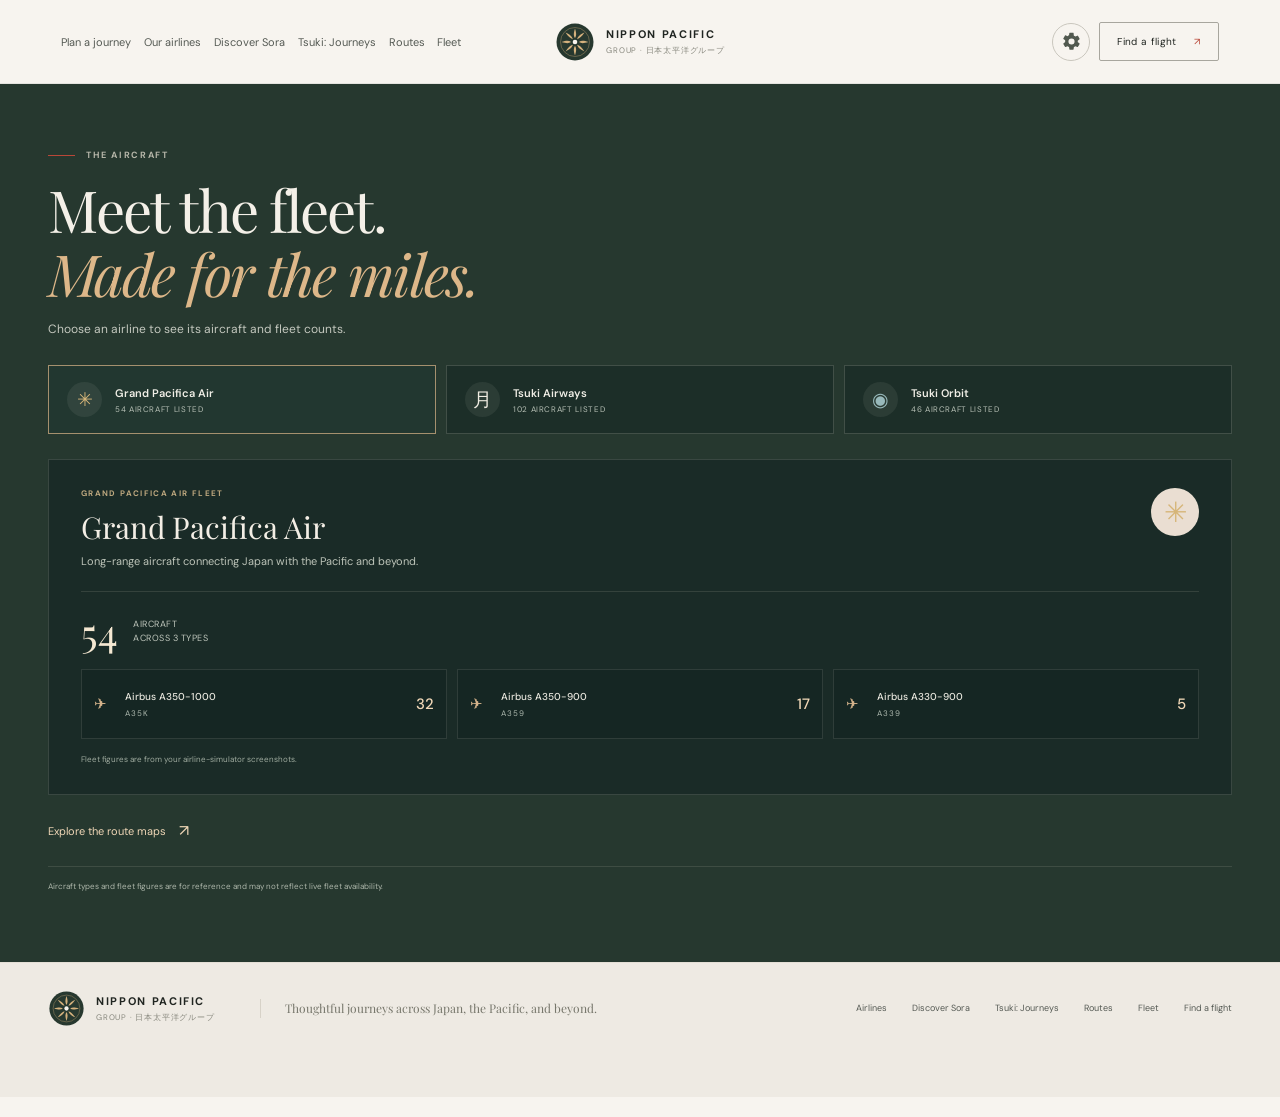
==== commit c12ecae2: "Update fleet.html" ====
--- a/fleet.html
+++ b/fleet.html
@@ -10,15 +10,16 @@
     <link rel="preconnect" href="https://fonts.googleapis.com" />
     <link rel="preconnect" href="https://fonts.gstatic.com" crossorigin />
     <link href="https://fonts.googleapis.com/css2?family=DM+Sans:wght@400;500;600;700&family=Playfair+Display:wght@400;500;600&display=swap" rel="stylesheet" />
-    <link rel="stylesheet" href="styles.css?v=20261019-seat-and-schedule2" />
+    <link rel="stylesheet" href="styles.css?v=20261024-language1" />
     <script src="settings.js?v=20261018-sora1" defer></script>
+    <script src="language.js?v=20261024-language1" defer></script>
     <script src="app.js?v=20261019-seat-and-schedule2" defer></script>
     <script src="site-pages.js?v=20261019-seat-and-schedule2" defer></script>
   </head>
   <body>
     <header class="site-header">
       <a class="brand-lockup" href="index.html#top" aria-label="Nippon Pacific Group home">
-        <img src="assets/npg-mark.svg" alt="" width="40" height="40" />
+        <img src="assets/npg-mark.svg" onerror="this.onerror=null;this.src='npg-mark.svg'" alt="" width="40" height="40" />
         <span class="brand-type"><strong>NIPPON PACIFIC</strong><small>GROUP · 日本太平洋グループ</small></span>
       </a>
       <button class="menu-toggle" type="button" aria-expanded="false" aria-controls="primary-nav" aria-label="Open navigation"><span></span><span></span></button>
@@ -33,12 +34,12 @@
         <div class="route-page-heading">
           <div class="eyebrow eyebrow-light"><span class="eyebrow-line"></span> THE AIRCRAFT</div>
           <h1>Meet the fleet.<br /><em>Made for the miles.</em></h1>
-          <p>Choose an airline to see the aircraft in its fleet. More fleet details will be added as you share them.</p>
+          <p>Choose an airline to see its aircraft and fleet counts.</p>
         </div>
         <div class="fleet-airline-choices" role="group" aria-label="Choose an airline fleet">
           <button class="route-airline-choice is-active" type="button" data-fleet-airline="pacifica" aria-pressed="true"><span class="choice-mark pacifica-mark" aria-hidden="true">✳</span><span><strong>Grand Pacifica Air</strong><small>54 aircraft listed</small></span></button>
-          <button class="route-airline-choice" type="button" data-fleet-airline="tsuki" aria-pressed="false"><span class="choice-mark tsuki-mark" aria-hidden="true">月</span><span><strong>Tsuki Airways</strong><small>98 aircraft listed</small></span></button>
-          <button class="route-airline-choice" type="button" data-fleet-airline="orbit" aria-pressed="false"><span class="choice-mark orbit-mark" aria-hidden="true">◉</span><span><strong>Tsuki Orbit</strong><small>41 aircraft listed</small></span></button>
+          <button class="route-airline-choice" type="button" data-fleet-airline="tsuki" aria-pressed="false"><span class="choice-mark tsuki-mark" aria-hidden="true">月</span><span><strong>Tsuki Airways</strong><small>102 aircraft listed</small></span></button>
+          <button class="route-airline-choice" type="button" data-fleet-airline="orbit" aria-pressed="false"><span class="choice-mark orbit-mark" aria-hidden="true">◉</span><span><strong>Tsuki Orbit</strong><small>46 aircraft listed</small></span></button>
         </div>
         <section id="fleet-showcase" class="fleet-showcase" aria-live="polite"></section>
         <a class="fleet-routes-link" href="routes.html">Explore the route maps <span aria-hidden="true">↗</span></a>
@@ -46,12 +47,13 @@
       </div>
     </main>
 
-    <footer class="site-footer"><div class="footer-main section-shell"><a class="brand-lockup footer-brand" href="index.html#top"><img src="assets/npg-mark.svg" alt="" width="38" height="38" /><span class="brand-type"><strong>NIPPON PACIFIC</strong><small>GROUP · 日本太平洋グループ</small></span></a><p>Thoughtful journeys across Japan, the Pacific, and beyond.</p><div class="footer-links"><a href="index.html#airlines">Airlines</a><a href="sora.html">Discover Sora</a><a href="journeys.html">Tsuki: Journeys</a><a href="routes.html">Routes</a><a href="fleet.html">Fleet</a><a href="index.html#journey">Find a flight</a></div></div><div class="footer-bottom section-shell"><span>© 2026 Nippon Pacific Group</span><span class="service-note">Schedules and seat availability are not live; reservations and payments are not processed here.</span><a href="index.html#top">Back to top ↑</a></div></footer>
+    <footer class="site-footer"><div class="footer-main section-shell"><a class="brand-lockup footer-brand" href="index.html#top"><img src="assets/npg-mark.svg" onerror="this.onerror=null;this.src='npg-mark.svg'" alt="" width="38" height="38" /><span class="brand-type"><strong>NIPPON PACIFIC</strong><small>GROUP · 日本太平洋グループ</small></span></a><p>Thoughtful journeys across Japan, the Pacific, and beyond.</p><div class="footer-links"><a href="index.html#airlines">Airlines</a><a href="sora.html">Discover Sora</a><a href="journeys.html">Tsuki: Journeys</a><a href="routes.html">Routes</a><a href="fleet.html">Fleet</a><a href="index.html#journey">Find a flight</a></div></div><div class="footer-bottom section-shell"><span>© 2026 Nippon Pacific Group</span><span class="service-note">Schedules and seat availability are not live; reservations and payments are not processed here.</span><a href="index.html#top">Back to top ↑</a></div></footer>
     <dialog class="site-settings-dialog" id="site-settings-dialog" aria-labelledby="site-settings-title">
       <button class="settings-close" type="button" aria-label="Close settings">×</button>
       <div class="settings-heading"><span class="settings-kicker">A LITTLE PERSONAL COMFORT</span><h2 id="site-settings-title">Make yourself at home.</h2><p>Your preferences stay in this browser.</p></div>
-      <div class="settings-options"><label class="settings-option" for="setting-dark-mode"><span><strong>Dark mode</strong><small>A softer, darker palette for every page.</small></span><input id="setting-dark-mode" type="checkbox" role="switch" /></label><label class="settings-option" for="setting-animations"><span><strong>Animations</strong><small>Turn movement and transitions on or off.</small></span><input id="setting-animations" type="checkbox" role="switch" /></label></div>
+      <div class="settings-options"><label class="settings-option language-setting" for="setting-language"><span><strong>Language</strong><small>Choose the language used on this site.</small></span><select id="setting-language" aria-label="Language"><option value="en">English</option><option value="id">Bahasa Indonesia</option><option value="hi">हिन्दी</option><option value="bn">বাংলা</option><option value="ja">日本語</option><option value="es">Español</option></select></label><label class="settings-option" for="setting-dark-mode"><span><strong>Dark mode</strong><small>A softer, darker palette for every page.</small></span><input id="setting-dark-mode" type="checkbox" role="switch" /></label><label class="settings-option" for="setting-animations"><span><strong>Animations</strong><small>Turn movement and transitions on or off.</small></span><input id="setting-animations" type="checkbox" role="switch" /></label></div>
       <section class="stress-relief" aria-labelledby="stress-relief-title"><span class="settings-kicker" id="stress-relief-title">EXTREMELY IMPORTANT SETTING</span><button id="stress-relief-button" class="stress-relief-button" type="button">Press for stress relief ✦</button><p id="stress-relief-message" aria-live="polite">No practical effect. Vibes may improve.</p></section>
     </dialog>
   </body>
 </html>
+
